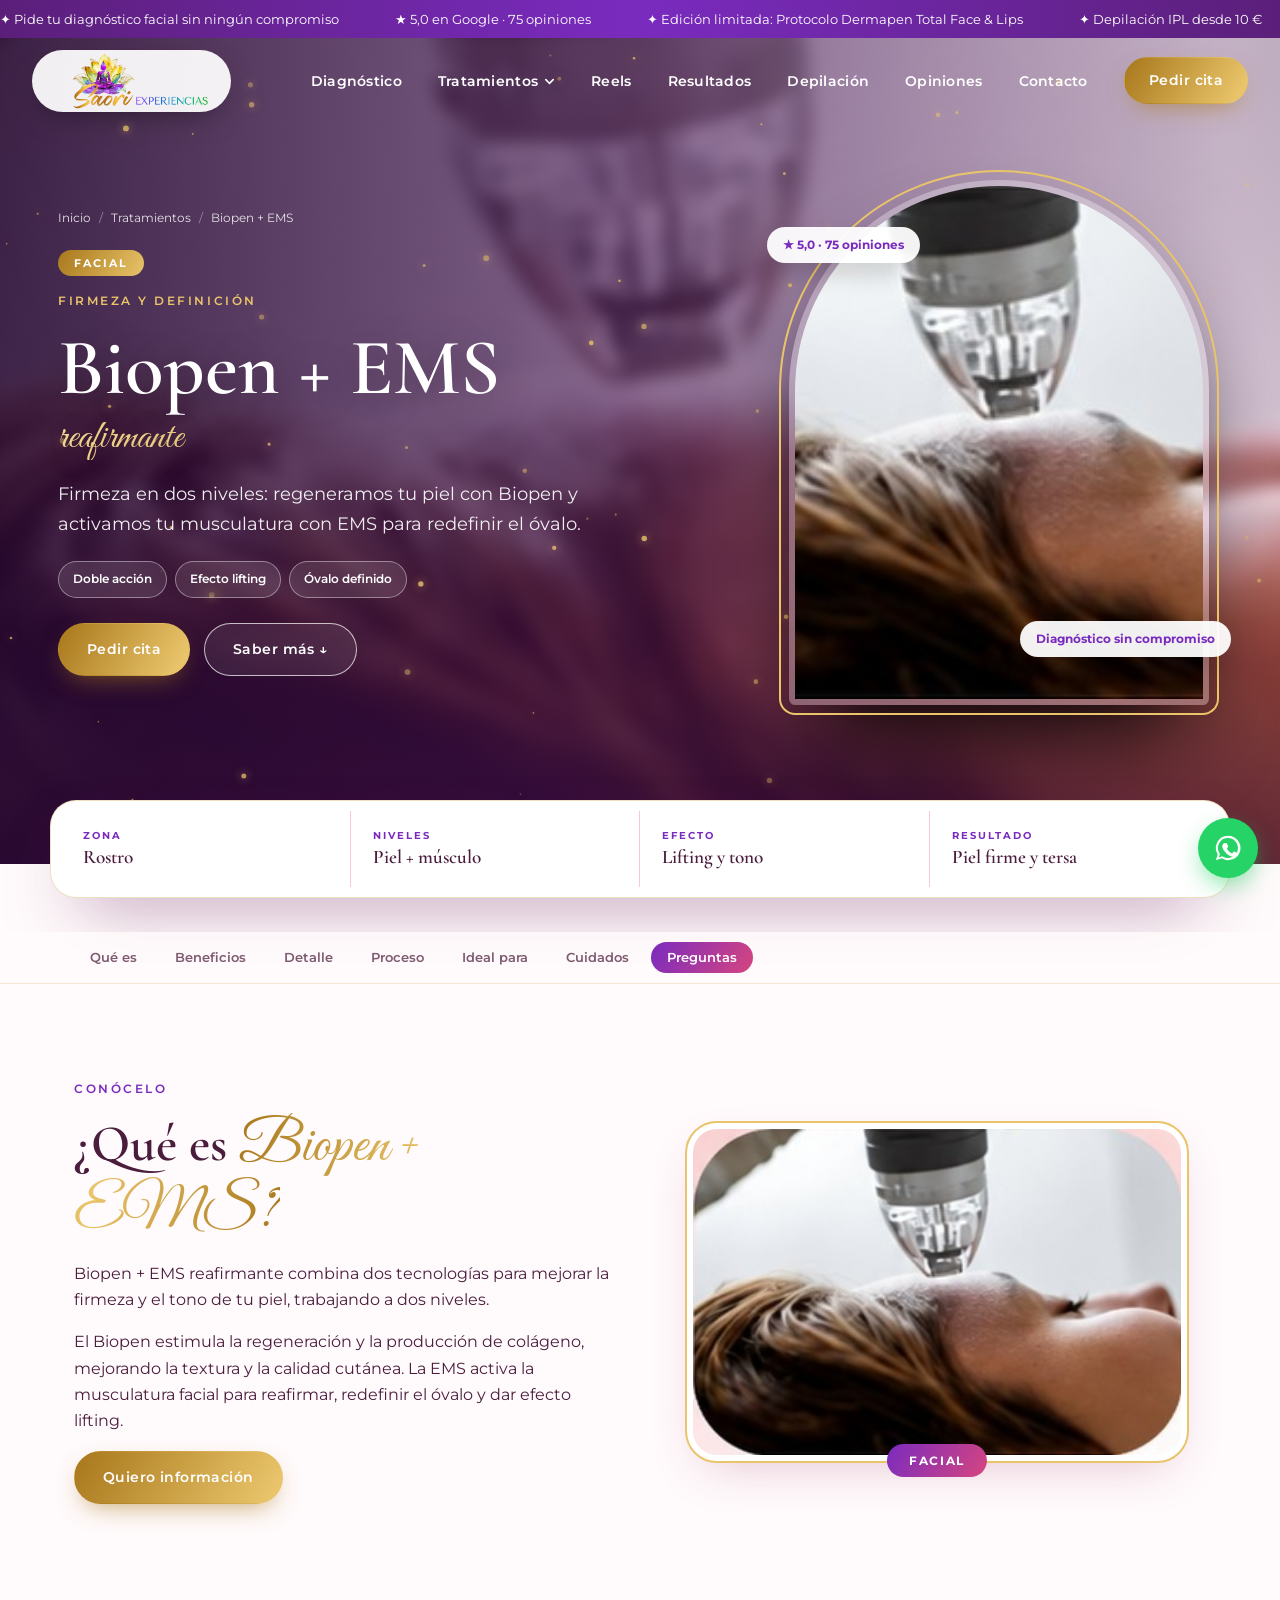
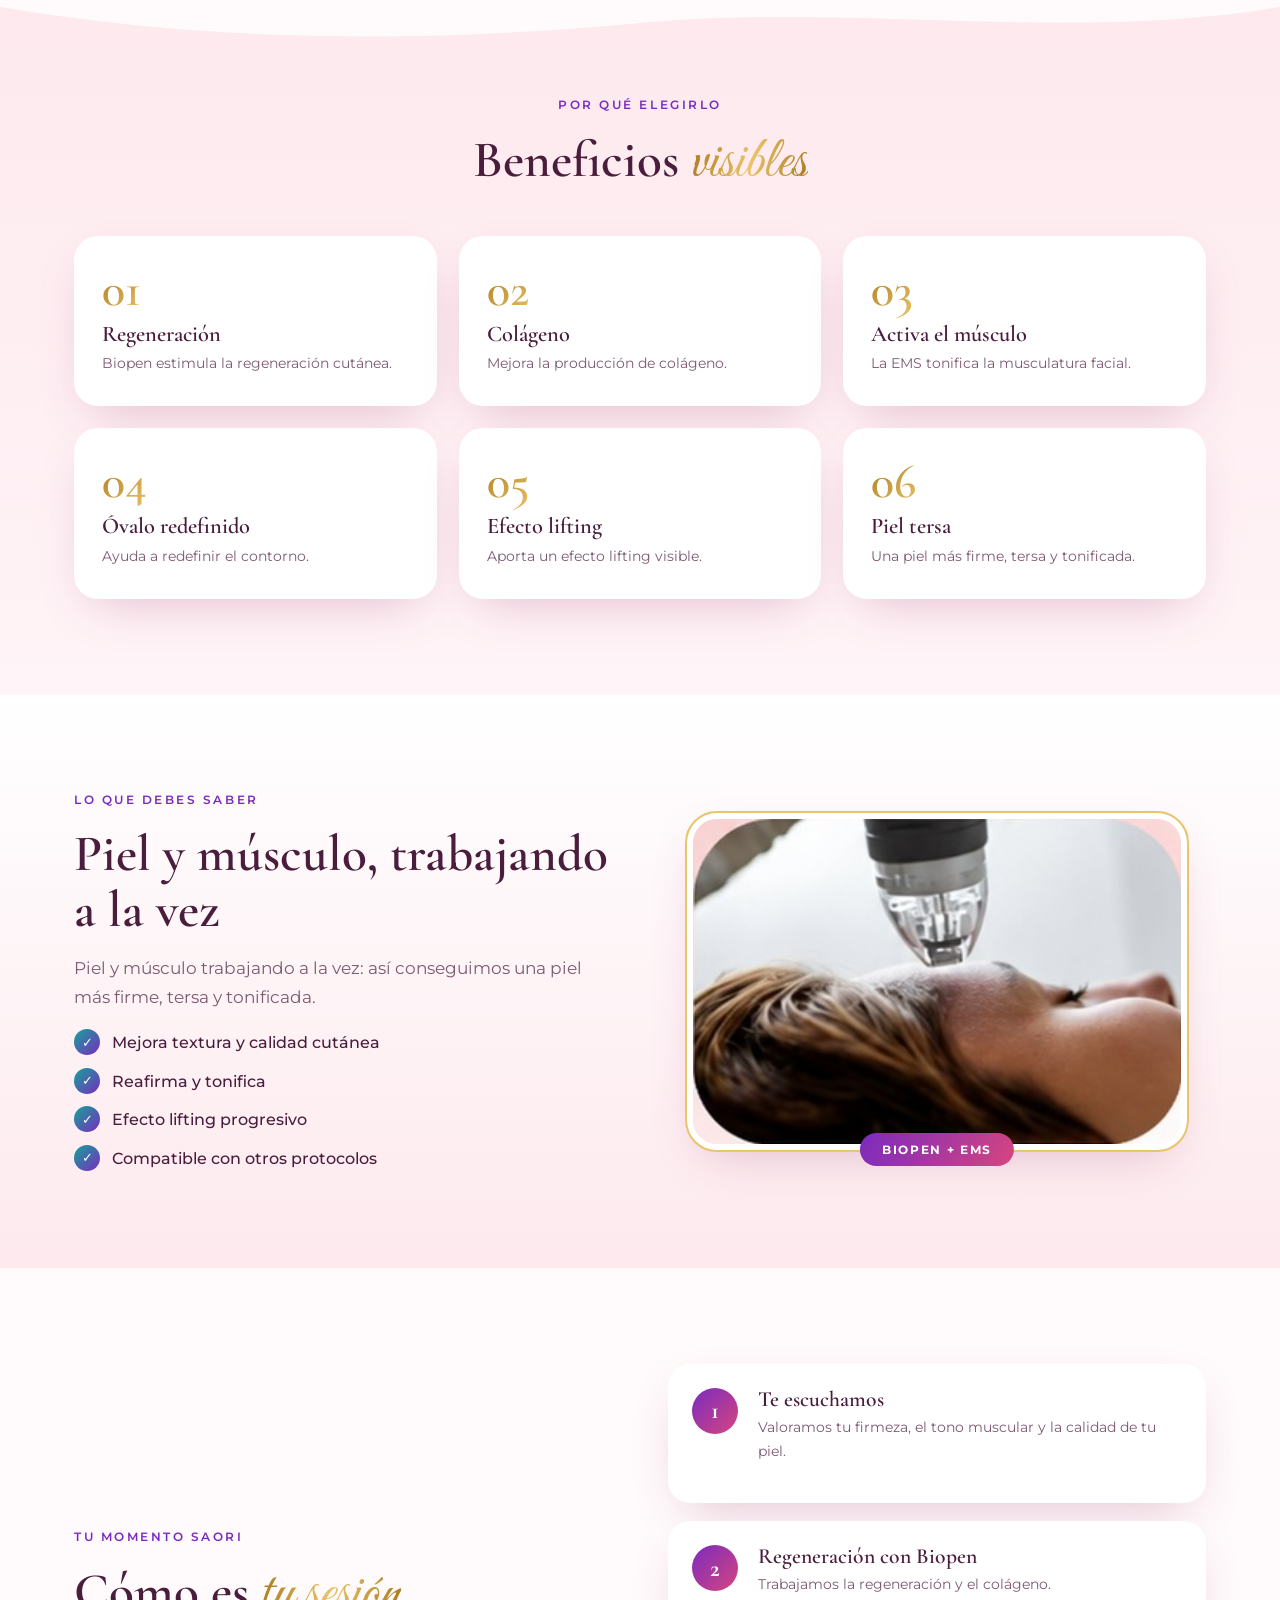
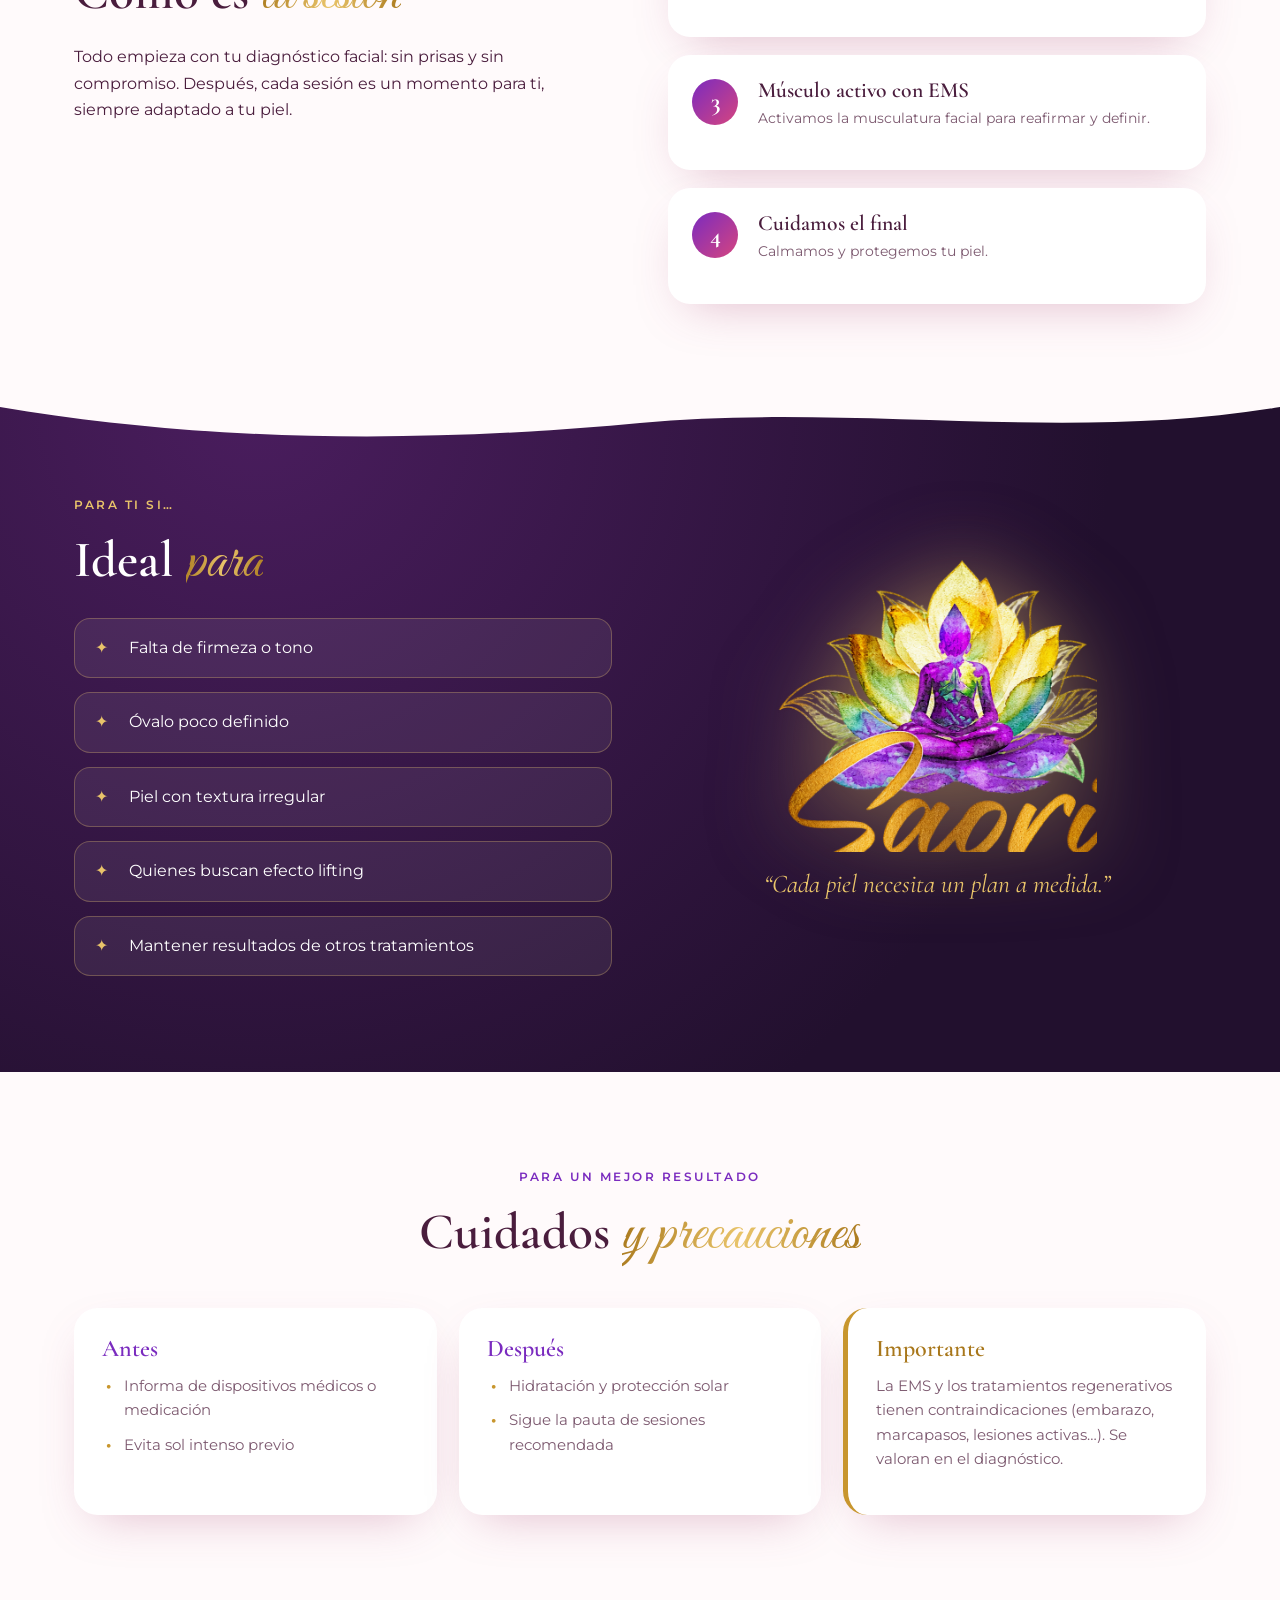
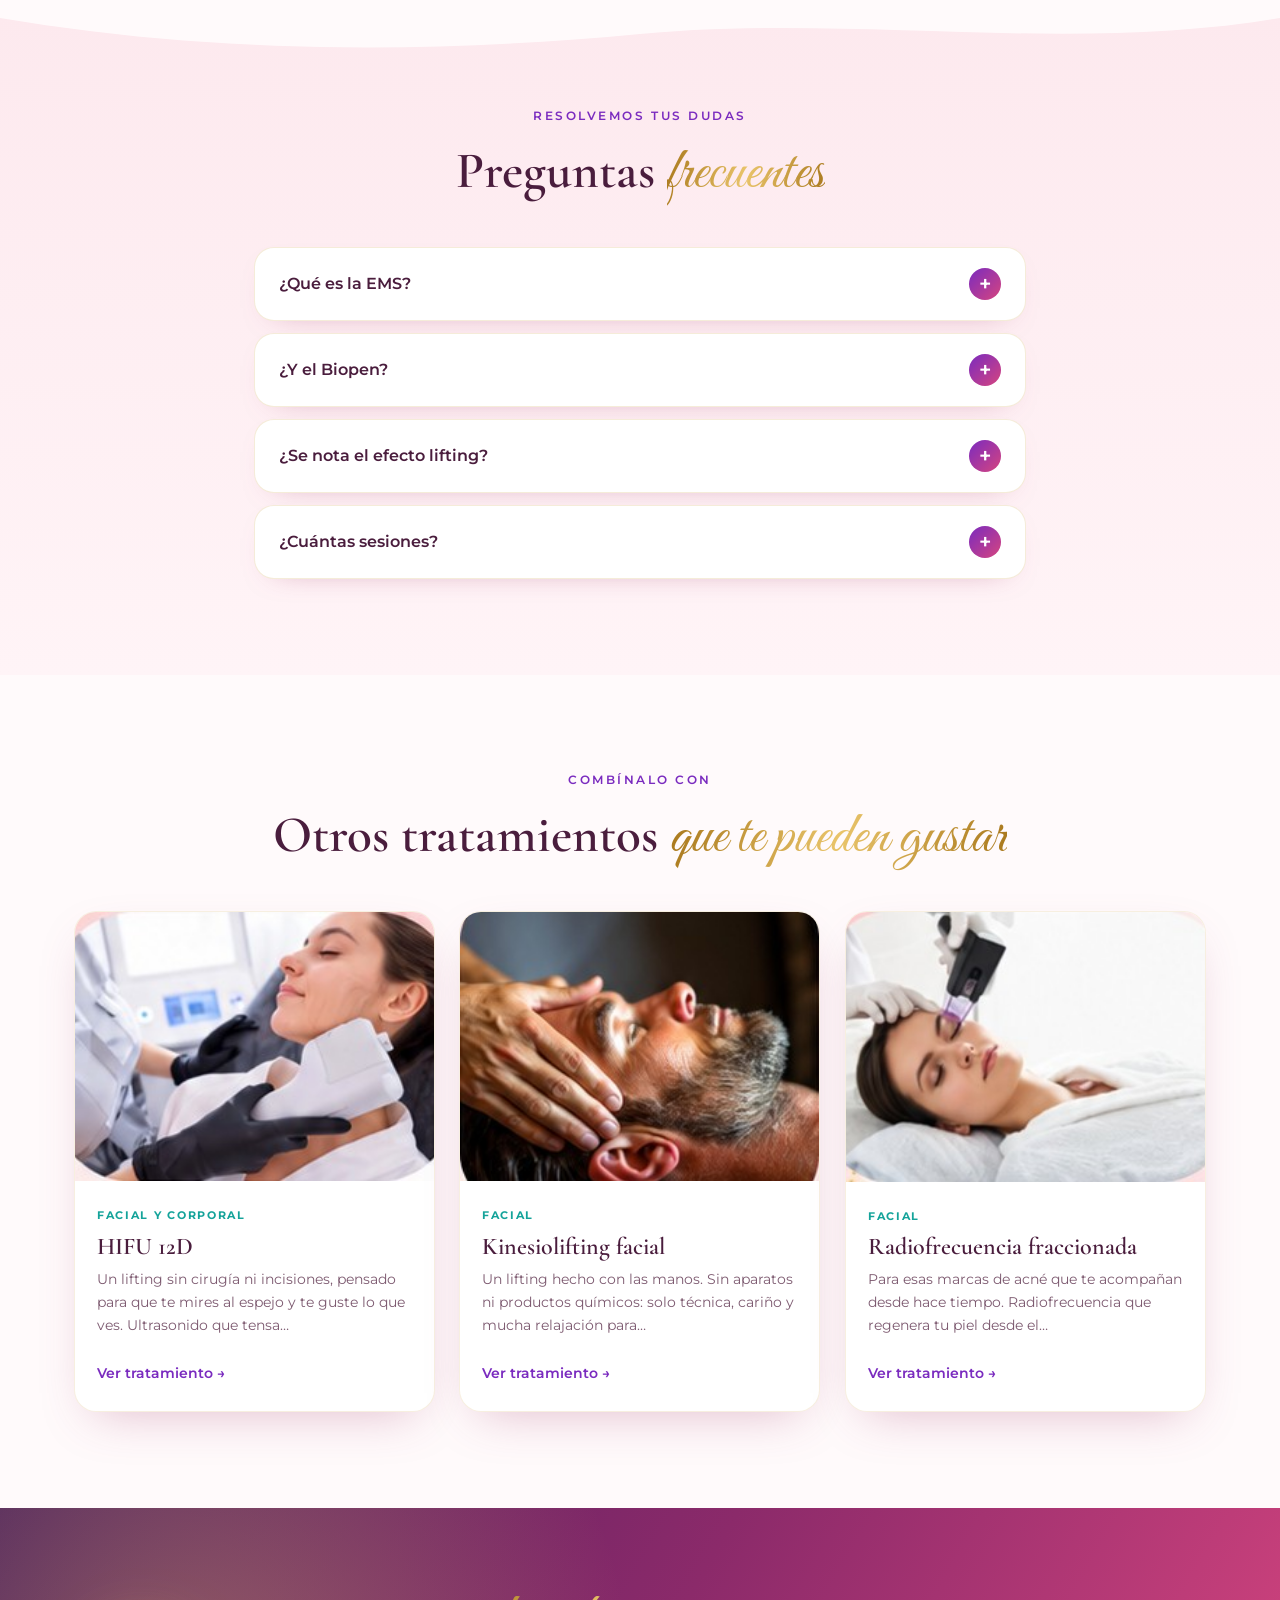
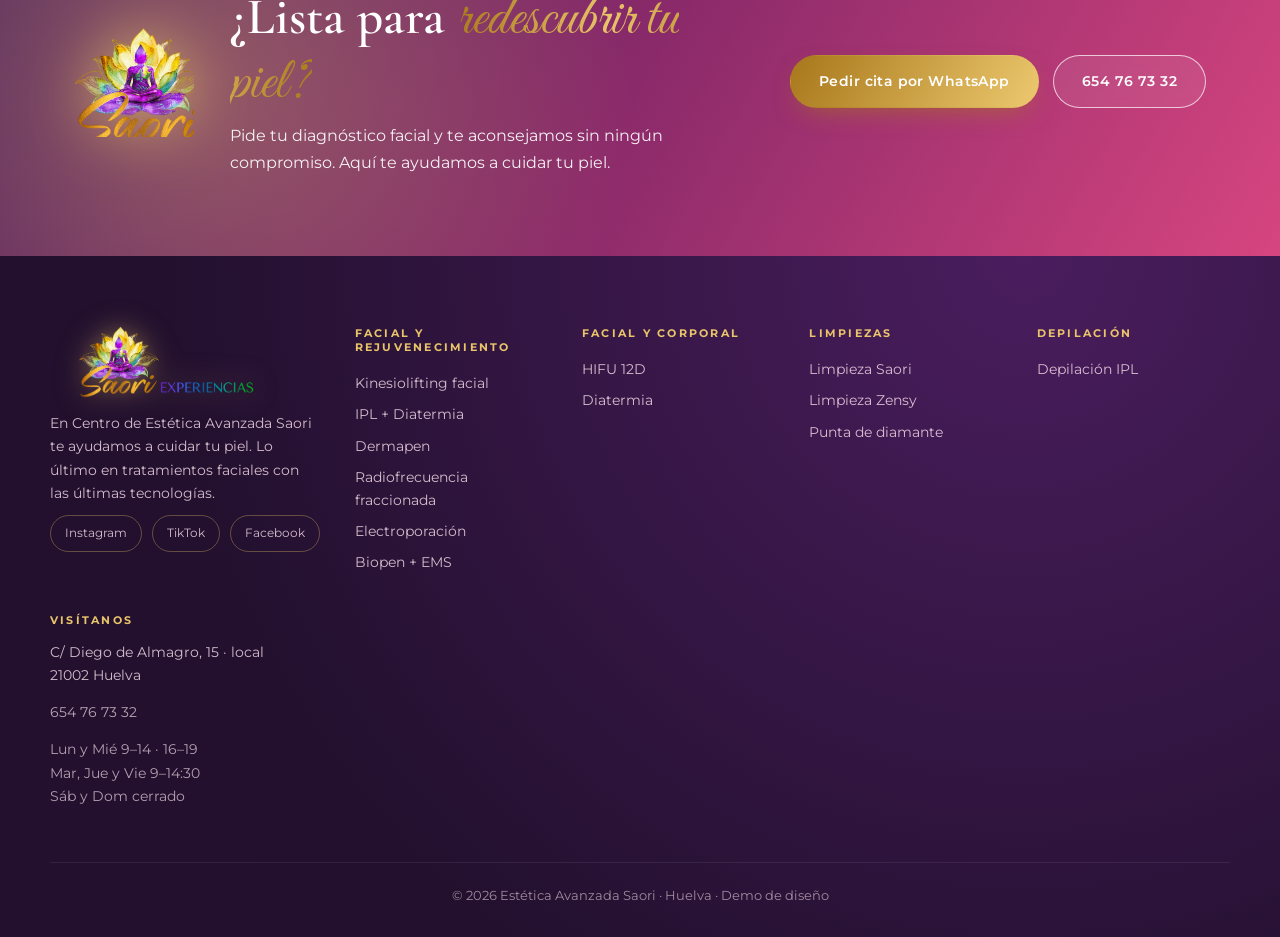
==== biopen-ems.html @ 155a2c00 "Presentación animada de entrada y tarjetas de redes realistas Co-Authored-By: Claude Sonnet 5.5 <nor" ====
<!doctype html>
<html lang="es">
<head>
<meta charset="utf-8">
<meta name="viewport" content="width=device-width, initial-scale=1">
<title>Biopen + EMS en Huelva · Estética Avanzada Saori</title>
<meta name="description" content="Firmeza en dos niveles: regeneramos tu piel con Biopen y activamos tu musculatura con EMS para redefinir el óvalo.">
<link rel="icon" href="assets/lotus.png">
<link rel="preconnect" href="https://fonts.googleapis.com">
<link rel="preconnect" href="https://fonts.gstatic.com" crossorigin>
<link href="https://fonts.googleapis.com/css2?family=Cormorant+Garamond:ital,wght@0,500;0,600;0,700;1,500&family=Great+Vibes&family=Montserrat:wght@400;500;600;700&display=swap" rel="stylesheet">
<link rel="stylesheet" href="styles.css">
<link rel="stylesheet" href="site.css">
<link rel="stylesheet" href="extra.css">
</head>
<body class="page-service">
<div class="progress" id="progress"></div>
<div class="site-top is-dark" id="siteTop">
  <div class="topbar" aria-label="Información destacada"><div class="ticker"><div class="ticker-track"><span>✦ Pide tu diagnóstico facial sin ningún compromiso</span><span>★ 5,0 en Google · 75 opiniones</span><span>✦ Edición limitada: Protocolo Dermapen Total Face &amp; Lips</span><span>✦ Depilación IPL desde 10 €</span><span>✦ C/ Diego de Almagro 15, local · Huelva</span><span>✦ HIFU 12D · Diatermia · Radiofrecuencia fraccionada</span><span>☎ 654 76 73 32</span><span>✦ Pide tu diagnóstico facial sin ningún compromiso</span><span>★ 5,0 en Google · 75 opiniones</span><span>✦ Edición limitada: Protocolo Dermapen Total Face &amp; Lips</span><span>✦ Depilación IPL desde 10 €</span><span>✦ C/ Diego de Almagro 15, local · Huelva</span><span>✦ HIFU 12D · Diatermia · Radiofrecuencia fraccionada</span><span>☎ 654 76 73 32</span></div></div></div>
  <header class="hdr" id="hdr"><div class="hdr-in">
    <a href="index.html" class="brand" aria-label="Inicio"><img src="assets/logo.png" alt="Saori Experiencias"></a>
    <nav class="dnav" aria-label="Principal">
      <a href="index.html#diagnostico">Diagnóstico</a>
      <div class="has-mega" id="hasMega">
        <button class="mega-btn" aria-expanded="false" aria-haspopup="true">Tratamientos <svg width="11" height="11" viewBox="0 0 12 12"><path d="M2 4l4 4 4-4" fill="none" stroke="currentColor" stroke-width="1.8" stroke-linecap="round"/></svg></button>
        <div class="mega" role="menu"><div class="mega-in">
      <div class="mcols"><div class="mcol"><h4>Facial y rejuvenecimiento</h4><a class="mlink" style="--d:1" href="kinesiolifting-facial.html"><img src="assets/kinesio.jpg" alt="" loading="lazy"><span><b>Kinesiolifting facial</b><small>lifting manual</small></span></a><a class="mlink" style="--d:2" href="ipl-diatermia.html"><img src="assets/ipl.jpg" alt="" loading="lazy"><span><b>IPL + Diatermia</b><small>rejuvenecimiento integral</small></span></a><a class="mlink" style="--d:3" href="dermapen.html"><img src="assets/dermapen.jpg" alt="" loading="lazy"><span><b>Dermapen</b><small>microneedling</small></span></a><a class="mlink" style="--d:4" href="radiofrecuencia-fraccionada.html"><img src="assets/radiofrecuencia.jpg" alt="" loading="lazy"><span><b>Radiofrecuencia fraccionada</b><small>marcas y cicatrices</small></span></a><a class="mlink" style="--d:5" href="electroporacion.html"><img src="assets/electroporacion.jpg" alt="" loading="lazy"><span><b>Electroporación</b><small>sin agujas</small></span></a><a class="mlink" style="--d:6" href="biopen-ems.html"><img src="assets/biopen.jpg" alt="" loading="lazy"><span><b>Biopen + EMS</b><small>reafirmante</small></span></a></div><div class="mcol"><h4>Facial y corporal</h4><a class="mlink" style="--d:7" href="hifu-12d.html"><img src="assets/hifu.jpg" alt="" loading="lazy"><span><b>HIFU 12D</b><small>Facial y corporal</small></span></a><a class="mlink" style="--d:8" href="diatermia.html"><img src="assets/diatermia.jpg" alt="" loading="lazy"><span><b>Diatermia</b><small>Facial y corporal</small></span></a></div><div class="mcol"><h4>Limpiezas</h4><a class="mlink" style="--d:9" href="limpieza-saori.html"><img src="assets/limpieza-saori.jpg" alt="" loading="lazy"><span><b>Limpieza Saori</b><small>el despertar de la piel</small></span></a><a class="mlink" style="--d:10" href="limpieza-zensy.html"><img src="assets/limpieza-zensy.jpg" alt="" loading="lazy"><span><b>Limpieza Zensy</b><small>ultrasonidos</small></span></a><a class="mlink" style="--d:11" href="punta-de-diamante.html"><img src="assets/punta-diamante.jpg" alt="" loading="lazy"><span><b>Punta de diamante</b><small>piel nueva al instante</small></span></a></div><div class="mcol"><h4>Depilación</h4><a class="mlink" style="--d:12" href="depilacion-ipl.html"><img src="assets/depilacion.jpg" alt="" loading="lazy"><span><b>Depilación IPL</b><small>fotodepilación profesional</small></span></a></div></div>
      <a class="mfeat" href="https://wa.me/34654767332?text=Hola%2C%20quiero%20pedir%20mi%20diagn%C3%B3stico%20facial" target="_blank" rel="noopener">
        <img src="assets/emblema.jpg" alt="">
        <div><em>Todo empieza aquí</em><b>Diagnóstico facial</b><span>Sin ningún compromiso. Te aconsejamos el plan exacto para tu piel.</span><i>Reservar ahora →</i></div>
      </a></div></div>
      </div>
      <a href="index.html#reels">Reels</a>
      <a href="index.html#resultados">Resultados</a>
      <a href="depilacion-ipl.html">Depilación</a>
      <a href="index.html#opiniones">Opiniones</a>
      <a href="index.html#visitanos">Contacto</a>
    </nav>
    <a class="btn btn-gold hdr-cta" href="https://wa.me/34654767332?text=Hola%2C%20quiero%20pedir%20mi%20diagn%C3%B3stico%20facial" target="_blank" rel="noopener"><span>Pedir cita</span></a>
    <button class="burger" id="burger" aria-label="Abrir menú" aria-expanded="false"><span></span><span></span><span></span></button>
  </div></header>
</div>
<div class="mnav" id="mnav" aria-hidden="true">
  <div class="mnav-in">
    <a href="index.html#diagnostico" style="--i:1">Diagnóstico</a>
    <button class="m-acc" id="mAcc" style="--i:2" aria-expanded="false">Tratamientos <i>+</i></button>
    <div class="m-panel" id="mPanel"><div><p class="m-sub">Facial y rejuvenecimiento</p><a href="kinesiolifting-facial.html">Kinesiolifting facial</a><a href="ipl-diatermia.html">IPL + Diatermia</a><a href="dermapen.html">Dermapen</a><a href="radiofrecuencia-fraccionada.html">Radiofrecuencia fraccionada</a><a href="electroporacion.html">Electroporación</a><a href="biopen-ems.html">Biopen + EMS</a><p class="m-sub">Facial y corporal</p><a href="hifu-12d.html">HIFU 12D</a><a href="diatermia.html">Diatermia</a><p class="m-sub">Limpiezas</p><a href="limpieza-saori.html">Limpieza Saori</a><a href="limpieza-zensy.html">Limpieza Zensy</a><a href="punta-de-diamante.html">Punta de diamante</a><p class="m-sub">Depilación</p><a href="depilacion-ipl.html">Depilación IPL</a></div></div>
    <a href="index.html#reels" style="--i:3">Reels</a>
    <a href="index.html#resultados" style="--i:3">Resultados</a>
    <a href="depilacion-ipl.html" style="--i:4">Depilación</a>
    <a href="index.html#opiniones" style="--i:5">Opiniones</a>
    <a href="index.html#visitanos" style="--i:6">Contacto</a>
    <a class="btn btn-gold m-cta" href="https://wa.me/34654767332?text=Hola%2C%20quiero%20pedir%20mi%20diagn%C3%B3stico%20facial" target="_blank" rel="noopener" style="--i:7">Pedir mi diagnóstico</a>
    <p class="m-contact" style="--i:8">☎ 654 76 73 32 · C/ Diego de Almagro 15, Huelva</p>
  </div>
</div>
<main>
<section class="shero">
  <div class="shero-bg" style="background-image:url(assets/biopen.jpg)"></div>
  <div class="shero-ov"></div>
  <canvas id="sparkles" aria-hidden="true"></canvas>
  <div class="shero-in">
    <div class="shero-text">
      <nav class="crumbs" aria-label="Migas"><a href="index.html">Inicio</a><i>/</i><a href="index.html#tratamientos">Tratamientos</a><i>/</i><span>Biopen + EMS</span></nav>
      <span class="pill">Facial</span>
      <p class="eyebrow gold">Firmeza y definición</p>
      <h1>Biopen + EMS<span class="script">reafirmante</span></h1>
      <p class="lead">Firmeza en dos niveles: regeneramos tu piel con Biopen y activamos tu musculatura con EMS para redefinir el óvalo.</p>
      <div class="schips"><span>Doble acción</span><span>Efecto lifting</span><span>Óvalo definido</span></div>
      <div class="hero-actions"><a class="btn btn-gold" href="https://wa.me/34654767332?text=Hola%2C%20me%20interesa%20Biopen%20%2B%20EMS.%20%C2%BFMe%20pod%C3%A9is%20dar%20informaci%C3%B3n%20y%20cita%3F" target="_blank" rel="noopener">Pedir cita</a><a class="btn btn-light" href="#que-es">Saber más ↓</a></div>
    </div>
    <div class="shero-photo"><div class="arch"><img src="assets/biopen.jpg" alt="Biopen + EMS"></div>
      <span class="float f1">★ 5,0 · 75 opiniones</span><span class="float f2">Diagnóstico sin compromiso</span></div>
  </div>
</section>
<div class="factbar"><div class="wrap facts"><div class="fact"><small>Zona</small><b>Rostro</b></div><div class="fact"><small>Niveles</small><b>Piel + músculo</b></div><div class="fact"><small>Efecto</small><b>Lifting y tono</b></div><div class="fact"><small>Resultado</small><b>Piel firme y tersa</b></div></div></div>
<nav class="subnav" id="subnav" aria-label="En esta página"><div class="wrap">
  <a href="#que-es">Qué es</a><a href="#beneficios">Beneficios</a><a href="#especial">Detalle</a><a href="#proceso">Proceso</a><a href="#ideal">Ideal para</a><a href="#cuidados">Cuidados</a><a href="#faq">Preguntas</a>
</div></nav>

<section class="sec" id="que-es"><div class="wrap two">
  <div class="reveal"><p class="eyebrow">Conócelo</p><h2>¿Qué es <span class="script">Biopen + EMS?</span></h2><p>Biopen + EMS reafirmante combina dos tecnologías para mejorar la firmeza y el tono de tu piel, trabajando a dos niveles.</p><p>El Biopen estimula la regeneración y la producción de colágeno, mejorando la textura y la calidad cutánea. La EMS activa la musculatura facial para reafirmar, redefinir el óvalo y dar efecto lifting.</p>
    <a class="btn btn-gold" href="https://wa.me/34654767332?text=Hola%2C%20me%20interesa%20Biopen%20%2B%20EMS.%20%C2%BFMe%20pod%C3%A9is%20dar%20informaci%C3%B3n%20y%20cita%3F" target="_blank" rel="noopener">Quiero información</a></div>
  <div class="reveal photo-card tall"><img src="assets/biopen.jpg" alt="Biopen + EMS"><span class="photo-tag">Facial</span></div>
</div></section>

<section class="sec tint" id="beneficios"><div class="wrap">
  <div class="head reveal"><p class="eyebrow">Por qué elegirlo</p><h2>Beneficios <span class="script">visibles</span></h2></div>
  <div class="bens"><div class="ben reveal"><span class="ben-n">01</span><h3>Regeneración</h3><p>Biopen estimula la regeneración cutánea.</p></div><div class="ben reveal"><span class="ben-n">02</span><h3>Colágeno</h3><p>Mejora la producción de colágeno.</p></div><div class="ben reveal"><span class="ben-n">03</span><h3>Activa el músculo</h3><p>La EMS tonifica la musculatura facial.</p></div><div class="ben reveal"><span class="ben-n">04</span><h3>Óvalo redefinido</h3><p>Ayuda a redefinir el contorno.</p></div><div class="ben reveal"><span class="ben-n">05</span><h3>Efecto lifting</h3><p>Aporta un efecto lifting visible.</p></div><div class="ben reveal"><span class="ben-n">06</span><h3>Piel tersa</h3><p>Una piel más firme, tersa y tonificada.</p></div></div>
</div></section>

<section class="sec alt" id="especial"><div class="wrap two">
      <div class="reveal"><p class="eyebrow">Lo que debes saber</p><h2>Piel y músculo, trabajando a la vez</h2><p class="lead2">Piel y músculo trabajando a la vez: así conseguimos una piel más firme, tersa y tonificada.</p><ul class="checks"><li>Mejora textura y calidad cutánea</li><li>Reafirma y tonifica</li><li>Efecto lifting progresivo</li><li>Compatible con otros protocolos</li></ul></div>
      <div class="reveal photo-card"><img src="assets/biopen.jpg" alt="Biopen + EMS"><span class="photo-tag">Biopen + EMS</span></div>
    </div></section>

<section class="sec" id="proceso"><div class="wrap two">
  <div class="reveal"><p class="eyebrow">Tu momento Saori</p><h2>Cómo es <span class="script">tu sesión</span></h2>
    <p>Todo empieza con tu diagnóstico facial: sin prisas y sin compromiso. Después, cada sesión es un momento para ti, siempre adaptado a tu piel.</p></div>
  <ol class="steps"><li class="reveal"><span>1</span><div><h3>Te escuchamos</h3><p>Valoramos tu firmeza, el tono muscular y la calidad de tu piel.</p></div></li><li class="reveal"><span>2</span><div><h3>Regeneración con Biopen</h3><p>Trabajamos la regeneración y el colágeno.</p></div></li><li class="reveal"><span>3</span><div><h3>Músculo activo con EMS</h3><p>Activamos la musculatura facial para reafirmar y definir.</p></div></li><li class="reveal"><span>4</span><div><h3>Cuidamos el final</h3><p>Calmamos y protegemos tu piel.</p></div></li></ol>
</div></section>

<section class="sec dark" id="ideal"><div class="wrap two">
  <div class="reveal"><p class="eyebrow gold">Para ti si…</p><h2>Ideal <span class="script">para</span></h2><ul class="ideal"><li>Falta de firmeza o tono</li><li>Óvalo poco definido</li><li>Piel con textura irregular</li><li>Quienes buscan efecto lifting</li><li>Mantener resultados de otros tratamientos</li></ul></div>
  <div class="reveal ideal-img"><img src="assets/lotus.png" alt=""><p>“Cada piel necesita un plan a medida.”</p></div>
</div></section>

<section class="sec" id="cuidados"><div class="wrap">
  <div class="head reveal"><p class="eyebrow">Para un mejor resultado</p><h2>Cuidados <span class="script">y precauciones</span></h2></div>
  <div class="care3">
    <div class="care reveal"><h3>Antes</h3><ul><li>Informa de dispositivos médicos o medicación</li><li>Evita sol intenso previo</li></ul></div>
    <div class="care reveal"><h3>Después</h3><ul><li>Hidratación y protección solar</li><li>Sigue la pauta de sesiones recomendada</li></ul></div>
    <div class="care warn reveal"><h3>Importante</h3><p>La EMS y los tratamientos regenerativos tienen contraindicaciones (embarazo, marcapasos, lesiones activas…). Se valoran en el diagnóstico.</p></div>
  </div>
</div></section>



<section class="sec tint" id="faq"><div class="wrap narrow">
  <div class="head reveal"><p class="eyebrow">Resolvemos tus dudas</p><h2>Preguntas <span class="script">frecuentes</span></h2></div>
  <div class="faqs"><div class="faq reveal"><button class="faq-q" aria-expanded="false"><span>¿Qué es la EMS?</span><i>+</i></button><div class="faq-a"><div><p>Estimulación muscular que activa la musculatura facial para reafirmar y definir.</p></div></div></div><div class="faq reveal"><button class="faq-q" aria-expanded="false"><span>¿Y el Biopen?</span><i>+</i></button><div class="faq-a"><div><p>Un dispositivo que estimula regeneración y colágeno, mejorando la textura de la piel.</p></div></div></div><div class="faq reveal"><button class="faq-q" aria-expanded="false"><span>¿Se nota el efecto lifting?</span><i>+</i></button><div class="faq-a"><div><p>Aporta un efecto lifting progresivo; la constancia consolida los resultados.</p></div></div></div><div class="faq reveal"><button class="faq-q" aria-expanded="false"><span>¿Cuántas sesiones?</span><i>+</i></button><div class="faq-a"><div><p>Lo definimos contigo en el diagnóstico.</p></div></div></div></div>
</div></section>

<section class="sec"><div class="wrap">
  <div class="head reveal"><p class="eyebrow">Combínalo con</p><h2>Otros tratamientos <span class="script">que te pueden gustar</span></h2></div>
  <div class="grid"><a class="card tilt" href="hifu-12d.html"><img src="assets/hifu.jpg" alt="HIFU 12D" loading="lazy"><div class="card-b"><span class="tag">Facial y corporal</span><h3>HIFU 12D</h3><p>Un lifting sin cirugía ni incisiones, pensado para que te mires al espejo y te guste lo que ves. Ultrasonido que tensa…</p><span class="more">Ver tratamiento →</span></div></a><a class="card tilt" href="kinesiolifting-facial.html"><img src="assets/kinesio.jpg" alt="Kinesiolifting facial" loading="lazy"><div class="card-b"><span class="tag">Facial</span><h3>Kinesiolifting facial</h3><p>Un lifting hecho con las manos. Sin aparatos ni productos químicos: solo técnica, cariño y mucha relajación para…</p><span class="more">Ver tratamiento →</span></div></a><a class="card tilt" href="radiofrecuencia-fraccionada.html"><img src="assets/radiofrecuencia.jpg" alt="Radiofrecuencia fraccionada" loading="lazy"><div class="card-b"><span class="tag">Facial</span><h3>Radiofrecuencia fraccionada</h3><p>Para esas marcas de acné que te acompañan desde hace tiempo. Radiofrecuencia que regenera tu piel desde el…</p><span class="more">Ver tratamiento →</span></div></a></div>
</div></section>

<section class="cta"><div class="wrap cta-in reveal">
  <img src="assets/lotus.png" alt="">
  <div><h2>¿Lista para <span class="script">redescubrir tu piel?</span></h2><p>Pide tu diagnóstico facial y te aconsejamos sin ningún compromiso. Aquí te ayudamos a cuidar tu piel.</p></div>
  <div class="hero-actions"><a class="btn btn-gold" href="https://wa.me/34654767332?text=Hola%2C%20me%20interesa%20Biopen%20%2B%20EMS.%20%C2%BFMe%20pod%C3%A9is%20dar%20informaci%C3%B3n%20y%20cita%3F" target="_blank" rel="noopener">Pedir cita por WhatsApp</a><a class="btn btn-light" href="tel:+34654767332">654 76 73 32</a></div>
</div></section>
</main>
<footer class="footer">
  <div class="foot-in">
    <div class="foot-brand"><img src="assets/logo.png" alt="Saori Experiencias">
      <p>En Centro de Estética Avanzada Saori te ayudamos a cuidar tu piel. Lo último en tratamientos faciales con las últimas tecnologías.</p>
      <div class="foot-soc"><a href="https://www.instagram.com/esteticasaori/" target="_blank" rel="noopener">Instagram</a><a href="https://www.tiktok.com/@esteticarocioguti" target="_blank" rel="noopener">TikTok</a><a href="https://www.facebook.com/esteticasaorihuelva" target="_blank" rel="noopener">Facebook</a></div></div>
    <div><h4>Facial y rejuvenecimiento</h4><a href="kinesiolifting-facial.html">Kinesiolifting facial</a><a href="ipl-diatermia.html">IPL + Diatermia</a><a href="dermapen.html">Dermapen</a><a href="radiofrecuencia-fraccionada.html">Radiofrecuencia fraccionada</a><a href="electroporacion.html">Electroporación</a><a href="biopen-ems.html">Biopen + EMS</a></div><div><h4>Facial y corporal</h4><a href="hifu-12d.html">HIFU 12D</a><a href="diatermia.html">Diatermia</a></div><div><h4>Limpiezas</h4><a href="limpieza-saori.html">Limpieza Saori</a><a href="limpieza-zensy.html">Limpieza Zensy</a><a href="punta-de-diamante.html">Punta de diamante</a></div><div><h4>Depilación</h4><a href="depilacion-ipl.html">Depilación IPL</a></div>
    <div><h4>Visítanos</h4><p>C/ Diego de Almagro, 15 · local<br>21002 Huelva</p><p><a href="tel:+34654767332">654 76 73 32</a></p>
      <p class="foot-h">Lun y Mié 9–14 · 16–19<br>Mar, Jue y Vie 9–14:30<br>Sáb y Dom cerrado</p></div>
  </div>
  <small>© <span id="yr"></span> Estética Avanzada Saori · Huelva · Demo de diseño</small>
</footer>
<a class="wa-float" href="https://wa.me/34654767332?text=Hola%2C%20quiero%20pedir%20mi%20diagn%C3%B3stico%20facial" target="_blank" rel="noopener" aria-label="WhatsApp">
  <svg viewBox="0 0 32 32" width="30" height="30" fill="#fff"><path d="M16 3a13 13 0 0 0-11 19.8L3 29l6.4-2A13 13 0 1 0 16 3zm0 2.4a10.6 10.6 0 1 1-5.6 19.6l-.4-.2-3.8 1.2 1.2-3.7-.3-.4A10.6 10.6 0 0 1 16 5.4zm-3.7 5.2c-.3 0-.7.1-1 .5-.4.4-1.4 1.4-1.4 3.3s1.4 3.8 1.6 4.1c.2.3 2.8 4.4 6.9 6 3.4 1.3 4.1 1 4.8.9.8-.1 2.4-1 2.7-2 .3-.9.3-1.7.2-1.9-.1-.2-.4-.3-.8-.5l-2.5-1.2c-.3-.1-.6-.2-.8.2-.3.4-1 1.2-1.2 1.4-.2.2-.4.3-.8.1-.4-.2-1.6-.6-3-1.9-1.1-1-1.9-2.3-2.1-2.7-.2-.4 0-.6.2-.8l.6-.7c.2-.2.2-.4.4-.6.1-.2.1-.5 0-.7l-1.1-2.7c-.3-.7-.6-.6-.8-.6z"/></svg>
</a>
<script src="app.js"></script>
</body></html>
---- styles.css ----
:root{
  --rose:#fde9ee; --rose2:#f9c9d6; --rose3:#f2a3bb; --pink:#d6457f;
  --gold:#c8962e; --gold2:#e9c46a; --gold3:#a8771b;
  --violet:#7a2bbf; --teal:#14a39a;
  --ink:#4a1d3d; --muted:#7d5a70; --bg:#fffafb; --white:#fff;
  --r:22px; --shadow:0 18px 50px -20px rgba(160,60,110,.35);
}
*{box-sizing:border-box;margin:0;padding:0}
html{scroll-behavior:smooth}
body{font-family:'Montserrat',sans-serif;color:var(--ink);background:var(--bg);line-height:1.65;overflow-x:hidden}
img{max-width:100%;display:block}
a{color:inherit;text-decoration:none}
h1,h2,h3{font-family:'Cormorant Garamond',serif;line-height:1.1;font-weight:600}
h1{font-size:clamp(2.6rem,6vw,4.8rem)}
h2{font-size:clamp(2rem,4.2vw,3.2rem);margin-bottom:1rem}
h3{font-size:1.5rem}
.script{font-family:'Great Vibes',cursive;font-weight:400;font-size:1.15em;background:linear-gradient(100deg,var(--gold3),var(--gold2),var(--gold3));-webkit-background-clip:text;background-clip:text;color:transparent}
.eyebrow{text-transform:uppercase;letter-spacing:.22em;font-size:.72rem;font-weight:600;color:var(--violet);margin-bottom:.9rem}
.eyebrow.gold{color:var(--gold2)}
.wrap{max-width:1180px;margin:auto;padding:0 24px}
.two{display:grid;grid-template-columns:1fr 1fr;gap:56px;align-items:center}
.section{padding:100px 0;position:relative}
.tint{background:linear-gradient(180deg,var(--rose),#fff4f7)}
.dark{background:radial-gradient(circle at 20% 0,#4a1d5e,#22102e 70%);color:#fff}
.dark h2{color:#fff}
.muted{color:var(--muted)}.dark .muted{color:#d9c3e6}
.head{text-align:center;margin-bottom:40px}
.fine{font-size:.78rem;color:var(--muted);margin-top:1rem}

/* topbar */
.topbar{background:linear-gradient(90deg,#5b1f7a,var(--violet),#5b1f7a);color:#fff;font-size:.8rem;overflow:hidden;white-space:nowrap}
.ticker-track{display:inline-flex;gap:56px;padding:9px 0;animation:tick 55s linear infinite}
.ticker:hover .ticker-track{animation-play-state:paused}
@keyframes tick{to{transform:translateX(-50%)}}

/* buttons */
.btn{display:inline-block;padding:14px 28px;border-radius:999px;font-weight:600;font-size:.88rem;letter-spacing:.03em;transition:transform .25s,box-shadow .25s,background .25s;border:1.5px solid transparent;cursor:pointer}
.btn-gold{background:linear-gradient(120deg,var(--gold3),var(--gold2) 50%,var(--gold));color:#fff;box-shadow:0 10px 26px -10px rgba(168,119,27,.7);background-size:200% 100%}
.btn-gold:hover{transform:translateY(-3px);background-position:100% 0;box-shadow:0 16px 30px -10px rgba(168,119,27,.8)}
.btn-ghost{border-color:var(--violet);color:var(--violet)}
.btn-ghost:hover{background:var(--violet);color:#fff;transform:translateY(-3px)}

/* hero */
.hero{position:relative;overflow:hidden;min-height:calc(100vh - 100px);display:flex;align-items:center;background:linear-gradient(135deg,#fff3f6,#fde0ea 55%,#f8d2e2)}
#sparkles{position:absolute;inset:0;width:100%;height:100%;pointer-events:none}
.blob{position:absolute;border-radius:50%;filter:blur(60px);opacity:.55;animation:float 14s ease-in-out infinite}
.b1{width:420px;height:420px;background:#f6a8c3;top:-100px;left:-80px}
.b2{width:360px;height:360px;background:#d9b8f5;bottom:-120px;right:20%;animation-delay:-5s}
.b3{width:280px;height:280px;background:#f7dd9b;top:30%;right:-60px;animation-delay:-9s}
@keyframes float{50%{transform:translate(40px,-30px) scale(1.1)}}
.hero-inner{position:relative;z-index:2;max-width:1180px;margin:auto;padding:60px 24px;display:grid;grid-template-columns:1.1fr .9fr;gap:40px;align-items:center}
.lead{font-size:1.08rem;color:var(--muted);max-width:520px;margin:1.3rem 0 1.8rem}
.hero-actions{display:flex;gap:14px;flex-wrap:wrap}
.hero-stats{list-style:none;display:flex;gap:34px;margin-top:2.4rem;flex-wrap:wrap}
.hero-stats b{display:block;font-family:'Cormorant Garamond',serif;font-size:2.6rem;color:var(--gold3);line-height:1}
.hero-stats span{font-size:.75rem;color:var(--muted);letter-spacing:.04em}
.hero-visual{position:relative;display:grid;place-items:center}
.lotus-hero{width:100%;max-width:520px;border-radius:50% 50% 46% 54%/55% 45% 55% 45%;box-shadow:var(--shadow);animation:breathe 7s ease-in-out infinite;position:relative;z-index:1}
@keyframes breathe{50%{transform:scale(1.035) rotate(.8deg)}}
.halo{position:absolute;width:90%;aspect-ratio:1;border-radius:50%;border:1px dashed var(--gold);animation:spin 40s linear infinite;opacity:.7}
@keyframes spin{to{transform:rotate(360deg)}}
.chip{position:absolute;z-index:2;background:rgba(255,255,255,.92);color:var(--violet);padding:8px 16px;border-radius:999px;font-size:.78rem;font-weight:600;box-shadow:0 10px 24px -10px rgba(120,40,120,.4);animation:bob 5s ease-in-out infinite}
.c1{top:6%;left:0}.c2{top:20%;right:-2%;animation-delay:-1.2s}.c3{bottom:16%;left:-3%;animation-delay:-2.4s}.c4{bottom:4%;right:6%;animation-delay:-3.4s}
@keyframes bob{50%{transform:translateY(-12px)}}
.scroll-hint{position:absolute;left:50%;bottom:18px;transform:translateX(-50%);z-index:3;width:42px;height:42px;border-radius:50%;display:grid;place-items:center;border:1px solid var(--gold);color:var(--gold3);animation:bob 2.2s infinite}

/* band */
.band{background:var(--ink);color:var(--gold2);overflow:hidden;white-space:nowrap;padding:16px 0;font-family:'Cormorant Garamond',serif;font-size:1.4rem;letter-spacing:.14em}
.band-track{display:inline-flex;gap:30px;animation:tick 40s linear infinite reverse}
.band i{color:var(--rose3);font-style:normal}

/* steps */
.steps{list-style:none;display:grid;gap:18px}
.steps li{display:flex;gap:20px;align-items:flex-start;background:#fff;padding:24px;border-radius:var(--r);box-shadow:var(--shadow);transition:transform .3s}
.steps li:hover{transform:translateX(8px)}
.steps span{flex:none;width:46px;height:46px;border-radius:50%;display:grid;place-items:center;font-family:'Cormorant Garamond',serif;font-size:1.5rem;font-weight:700;color:#fff;background:linear-gradient(135deg,var(--violet),var(--pink))}
.steps h3{font-size:1.35rem;margin-bottom:4px}.steps p{font-size:.9rem;color:var(--muted)}
.section p+.btn,.section p+.total{margin-top:1.2rem}

/* tabs + cards */
.tabs{display:flex;gap:10px;justify-content:center;flex-wrap:wrap;margin-bottom:36px}
.tab{padding:10px 22px;border-radius:999px;border:1.5px solid var(--rose3);background:#fff;color:var(--ink);font:600 .82rem 'Montserrat';cursor:pointer;transition:.25s}
.tab:hover{border-color:var(--gold)}
.tab.on{background:linear-gradient(120deg,var(--violet),var(--pink));color:#fff;border-color:transparent}
.grid{display:grid;grid-template-columns:repeat(auto-fill,minmax(270px,1fr));gap:24px}
.card{background:#fff;border-radius:var(--r);overflow:hidden;box-shadow:var(--shadow);transition:transform .35s,box-shadow .35s,opacity .35s;display:flex;flex-direction:column}
.card:hover{transform:translateY(-8px);box-shadow:0 26px 50px -18px rgba(160,60,110,.5)}
.card.hide{display:none}
.card img{width:100%;aspect-ratio:4/3;object-fit:cover;transition:transform .6s}
.card:hover img{transform:scale(1.08)}
.card{position:relative}
.card>img{display:block}
.card-b{padding:20px 22px 24px}
.tag{font-size:.66rem;text-transform:uppercase;letter-spacing:.16em;color:var(--teal);font-weight:700}
.card h3{margin:6px 0 8px}
.card p{font-size:.86rem;color:var(--muted)}
.more{display:inline-block;margin-top:10px;color:var(--violet);font-weight:600;font-size:.85rem}
.card::before{content:"";position:absolute;left:0;top:0;height:4px;width:0;background:linear-gradient(90deg,var(--gold),var(--pink));z-index:2;transition:width .4s}
.card:hover::before{width:100%}

/* before/after */
.ba{position:relative;aspect-ratio:912/432;border-radius:var(--r);overflow:hidden;box-shadow:var(--shadow);user-select:none;background:#fff;border:6px solid #fff;outline:2px solid var(--gold2)}
.ba img{position:absolute;inset:0;width:100%;height:100%;object-fit:cover}
.ba-before-wrap{position:absolute;inset:0;width:50%;overflow:hidden}
.ba-before-wrap img{width:var(--w,200%);max-width:none}
.lbl{position:absolute;top:14px;padding:5px 14px;border-radius:999px;background:rgba(74,29,61,.78);color:#fff;font-size:.72rem;letter-spacing:.14em;text-transform:uppercase;z-index:3}
.l1{left:14px}.l2{right:14px}
.ba-handle{position:absolute;top:0;bottom:0;left:50%;width:3px;background:var(--gold2);z-index:4;transform:translateX(-50%);pointer-events:none}
.ba-handle span{position:absolute;top:50%;left:50%;transform:translate(-50%,-50%);width:46px;height:46px;border-radius:50%;background:linear-gradient(135deg,var(--gold3),var(--gold2));color:#fff;display:grid;place-items:center;font-size:1.2rem;box-shadow:0 6px 18px rgba(0,0,0,.3);animation:pulse 2s infinite}
@keyframes pulse{50%{box-shadow:0 0 0 12px rgba(233,196,106,.25)}}
#baRange{position:absolute;inset:0;width:100%;height:100%;opacity:0;cursor:ew-resize;z-index:5}

.cases{display:flex;flex-wrap:wrap;gap:8px;margin-top:1.2rem}
.case{padding:8px 16px;border-radius:999px;border:1.5px solid var(--rose3);background:#fff;color:var(--ink);font:600 .78rem 'Montserrat';cursor:pointer;transition:.25s}
.case:hover{border-color:var(--gold)}
.case.on{background:linear-gradient(120deg,var(--violet),var(--pink));color:#fff;border-color:transparent}
.case-note{margin-top:1rem;font-weight:600;color:var(--violet);min-height:3.2em}
.ba{margin-inline:auto;transition:aspect-ratio .3s}

/* zones */
.zones{display:grid;grid-template-columns:1fr 1fr;gap:10px}
.zone{display:flex;justify-content:space-between;gap:8px;align-items:center;background:#fff;border:1.5px solid transparent;padding:12px 16px;border-radius:14px;cursor:pointer;font:500 .84rem 'Montserrat';color:var(--ink);transition:.25s;text-align:left;box-shadow:0 6px 18px -12px rgba(160,60,110,.5)}
.zone b{color:var(--gold3);font-weight:700}
.zone:hover{transform:translateY(-2px);border-color:var(--rose3)}
.zone.on{background:linear-gradient(120deg,var(--violet),var(--pink));color:#fff}
.zone.on b{color:#fff}
.total{display:flex;align-items:baseline;gap:14px;background:#fff;border-radius:var(--r);padding:18px 24px;box-shadow:var(--shadow);width:fit-content}
.total span{font-size:.8rem;color:var(--muted)}
.total b{font-family:'Cormorant Garamond',serif;font-size:2.8rem;color:var(--gold3);line-height:1}
.total small{color:var(--teal);font-weight:600}

/* quotes + badges */
.quotes{max-width:760px;margin:0 auto 34px}
blockquote{background:rgba(255,255,255,.07);border:1px solid rgba(233,196,106,.4);border-radius:var(--r);padding:34px 38px;text-align:center}
blockquote p{font-family:'Cormorant Garamond',serif;font-size:1.6rem;line-height:1.35}
cite{display:block;margin-top:14px;font-style:normal;color:var(--gold2);font-size:.8rem;letter-spacing:.1em;text-transform:uppercase}
.badges{display:flex;gap:16px;justify-content:center;flex-wrap:wrap}
.badges a{background:#fff;color:var(--ink);border-radius:16px;padding:14px 26px;text-align:center;transition:transform .25s}
.badges a:hover{transform:translateY(-4px)}
.badges b{display:block;font-family:'Cormorant Garamond',serif;font-size:1.4rem}
.badges span{font-size:.78rem;color:var(--gold3);font-weight:600}

/* social */
.social{display:grid;grid-template-columns:repeat(3,1fr);gap:22px}
.soc{display:flex;flex-direction:column;gap:4px;padding:32px;border-radius:var(--r);color:#fff;transition:transform .3s;min-height:190px;justify-content:flex-end;position:relative;overflow:hidden}
.soc:hover{transform:translateY(-8px) rotate(-.6deg)}
.soc:nth-child(1){background:linear-gradient(135deg,#7a2bbf,#d6457f 60%,#f2a33b)}
.soc:nth-child(2){background:linear-gradient(135deg,#1e1230,#14a39a)}
.soc:nth-child(3){background:linear-gradient(135deg,#3a5ba8,#7a2bbf)}
.soc b{font-family:'Cormorant Garamond',serif;font-size:2rem}
.soc em{font-style:normal;font-size:.8rem;opacity:.9;margin-top:6px}

/* visit */
.addr{font-size:1.1rem;margin-bottom:1rem}
.status{display:inline-flex;align-items:center;gap:10px;background:#fff;padding:8px 18px;border-radius:999px;font-weight:600;font-size:.85rem;box-shadow:0 8px 20px -12px rgba(0,0,0,.4);margin-bottom:18px}
.status i{width:10px;height:10px;border-radius:50%;background:#aaa}
.status.open i{background:#25b76a;box-shadow:0 0 0 0 rgba(37,183,106,.6);animation:ping 1.8s infinite}
.status.closed i{background:#d6457f}
@keyframes ping{70%{box-shadow:0 0 0 10px rgba(37,183,106,0)}}
.hours{border-collapse:collapse;width:100%;max-width:440px;margin-bottom:22px;font-size:.9rem}
.hours td{padding:9px 6px;border-bottom:1px dashed var(--rose3)}
.hours td:last-child{text-align:right;color:var(--muted)}
.hours tr.today td{color:var(--violet);font-weight:700}
.map{border-radius:var(--r);overflow:hidden;box-shadow:var(--shadow);min-height:420px;border:6px solid #fff}
.map iframe{width:100%;height:100%;min-height:420px;border:0}

/* footer */
.footer{background:var(--ink);color:#f3d9e6;text-align:center;padding:48px 24px 36px}
.footer img{height:70px;margin:0 auto 14px;filter:drop-shadow(0 0 14px rgba(233,196,106,.5))}
.footer small{display:block;margin-top:12px;opacity:.6}
.wa-float{position:fixed;right:22px;bottom:22px;z-index:60;width:60px;height:60px;border-radius:50%;background:#25d366;display:grid;place-items:center;box-shadow:0 10px 26px -6px rgba(37,211,102,.7);animation:wa 2.4s infinite}
@keyframes wa{70%{box-shadow:0 0 0 18px rgba(37,211,102,0)}}

/* reveal */
.reveal{opacity:0;transform:translateY(34px);transition:opacity .8s ease,transform .8s ease}
.reveal.in{opacity:1;transform:none}
@media(prefers-reduced-motion:reduce){*{animation:none!important;transition:none!important}.reveal{opacity:1;transform:none}}

@media(max-width:900px){
  .two,.hero-inner{grid-template-columns:1fr;gap:36px}
  .hero-visual{order:-1;max-width:360px;margin:auto}
  .ba{max-width:100%!important}
  .topbar{font-size:.72rem}
  .hero{min-height:auto}
  .hero-inner{padding:34px 20px 70px}
  h1{font-size:2.5rem}
  .hero-stats{gap:22px}
  .total{width:100%;justify-content:space-between}
  .card img{aspect-ratio:16/10}
  blockquote{padding:24px 20px}
  .social{grid-template-columns:1fr}
  .section{padding:72px 0}
  .zones{grid-template-columns:1fr}
  .chip{font-size:.68rem;padding:6px 12px}
  blockquote p{font-size:1.25rem}
}
---- site.css ----
/* ===================== v2: cabecera + menú ===================== */
body{animation:pagein .7s ease both}
@keyframes pagein{from{opacity:0}to{opacity:1}}
.progress{position:fixed;top:0;left:0;height:3px;width:100%;transform-origin:0 50%;transform:scaleX(0);background:linear-gradient(90deg,var(--gold2),var(--pink),var(--violet));z-index:200}
.site-top{position:fixed;top:0;left:0;right:0;z-index:100}
.topbar{max-height:38px;transition:max-height .45s,opacity .45s}
.site-top.scrolled .topbar{max-height:0;opacity:0}
.hdr{position:relative;transition:background .4s,box-shadow .4s,backdrop-filter .4s,color .4s;color:var(--ink)}
.site-top.scrolled .hdr,.site-top.menu-open .hdr{background:rgba(255,250,251,.86);backdrop-filter:blur(18px) saturate(1.4);box-shadow:0 12px 40px -22px rgba(100,30,80,.55);color:var(--ink)}
.site-top.is-dark:not(.scrolled):not(.menu-open) .hdr{color:#fff}
.hdr-in{max-width:1360px;margin:auto;display:flex;align-items:center;gap:20px;padding:12px 32px}
.brand img{height:56px;width:auto;transition:height .4s,filter .4s}
.site-top.scrolled .brand img{height:46px}
.site-top.is-dark:not(.scrolled):not(.menu-open) .brand{background:rgba(255,255,255,.93);padding:3px 18px;border-radius:999px;box-shadow:0 10px 30px -12px rgba(0,0,0,.5)}
.dnav{margin-left:auto;display:flex;align-items:center;gap:4px}
.dnav>a,.mega-btn{position:relative;padding:10px 16px;border-radius:999px;font:600 .86rem 'Montserrat';letter-spacing:.02em;color:inherit;background:none;border:0;cursor:pointer;display:inline-flex;align-items:center;gap:6px;transition:color .3s}
.dnav>a::before,.mega-btn::before{content:"";position:absolute;inset:0;border-radius:999px;background:linear-gradient(120deg,rgba(233,196,106,.28),rgba(214,69,127,.2));transform:scale(.6);opacity:0;transition:.35s cubic-bezier(.2,.8,.2,1);z-index:-1}
.dnav>a:hover::before,.mega-btn:hover::before,.has-mega.open .mega-btn::before{transform:none;opacity:1}
.dnav>a::after,.mega-btn::after{content:"";position:absolute;left:50%;bottom:3px;width:0;height:2px;border-radius:2px;background:linear-gradient(90deg,var(--gold),var(--pink));transform:translateX(-50%);transition:width .35s}
.dnav>a:hover::after,.has-mega.open .mega-btn::after{width:34%}
.mega-btn svg{transition:transform .35s}
.has-mega.open .mega-btn svg{transform:rotate(180deg)}
.hdr-cta{padding:11px 24px;position:relative;overflow:hidden}
.hdr-cta::after{content:"";position:absolute;top:0;left:-60%;width:40%;height:100%;background:linear-gradient(100deg,transparent,rgba(255,255,255,.55),transparent);transform:skewX(-20deg);animation:shine 3.6s infinite}
@keyframes shine{60%,100%{left:130%}}
.mega{position:absolute;left:50%;top:100%;width:min(1120px,94vw);transform:translate(-50%,16px);opacity:0;visibility:hidden;pointer-events:none;transition:opacity .35s,transform .45s cubic-bezier(.2,.8,.2,1),visibility .35s;padding-top:14px;color:var(--ink)}
.has-mega.open .mega{opacity:1;visibility:visible;pointer-events:auto;transform:translate(-50%,0)}
.mega-in{display:grid;grid-template-columns:1fr 300px;gap:22px;padding:26px;border-radius:30px;background:rgba(255,252,253,.97);backdrop-filter:blur(24px);box-shadow:0 40px 80px -30px rgba(80,20,70,.55),0 0 0 1px rgba(200,150,46,.25);position:relative;overflow:hidden}
.mega-in::before{content:"";position:absolute;width:340px;height:340px;right:-120px;top:-140px;background:radial-gradient(circle,rgba(233,196,106,.35),transparent 70%);pointer-events:none}
.mcols{display:grid;grid-template-columns:1fr 1fr;gap:8px 26px;align-content:start}
.mcol h4{font:700 .66rem 'Montserrat';letter-spacing:.22em;text-transform:uppercase;color:var(--violet);margin:6px 0 8px 10px}
.mlink{display:flex;align-items:center;gap:12px;padding:8px 10px;border-radius:16px;opacity:0;transform:translateY(10px);transition:background .3s,box-shadow .3s}
.has-mega.open .mlink{opacity:1;transform:none;transition:opacity .4s calc(var(--d,0)*45ms + .1s),transform .5s calc(var(--d,0)*45ms + .1s),background .3s,box-shadow .3s}
.mlink img{width:46px;height:46px;border-radius:14px;object-fit:cover;box-shadow:0 8px 16px -8px rgba(120,40,100,.6);transition:transform .4s}
.mlink b{display:block;font:600 .9rem 'Montserrat';line-height:1.2}
.mlink small{display:block;font-size:.72rem;color:var(--muted)}
.mlink small::first-letter{text-transform:uppercase}
.mlink:hover{background:linear-gradient(120deg,var(--rose),#fff);box-shadow:0 10px 24px -14px rgba(160,60,110,.6)}
.mlink:hover img{transform:scale(1.1) rotate(-3deg)}
.mfeat{position:relative;border-radius:24px;overflow:hidden;color:#fff;display:flex;align-items:flex-end;min-height:290px}
.mfeat img{position:absolute;inset:0;width:100%;height:100%;object-fit:cover;transition:transform 1.2s}
.mfeat::after{content:"";position:absolute;inset:0;background:linear-gradient(180deg,rgba(30,8,40,.05),rgba(30,8,40,.9))}
.mfeat:hover img{transform:scale(1.1)}
.mfeat div{position:relative;z-index:2;padding:22px}
.mfeat em{font-style:normal;font-size:.66rem;letter-spacing:.2em;text-transform:uppercase;color:var(--gold2)}
.mfeat b{display:block;font:600 1.7rem 'Cormorant Garamond';line-height:1.1;margin:4px 0 6px}
.mfeat span{display:block;font-size:.8rem;opacity:.9}
.mfeat i{display:inline-block;margin-top:12px;font-style:normal;font-weight:700;font-size:.8rem;color:var(--gold2)}
.burger{display:none;margin-left:auto;width:46px;height:46px;border-radius:50%;border:1.5px solid currentColor;background:none;color:inherit;cursor:pointer;position:relative;z-index:130}
.burger span{position:absolute;left:13px;right:13px;height:2px;border-radius:2px;background:currentColor;transition:.4s cubic-bezier(.2,.8,.2,1)}
.burger span:nth-child(1){top:16px}.burger span:nth-child(2){top:22px;right:20px}.burger span:nth-child(3){top:28px}
.burger.open span:nth-child(1){top:22px;transform:rotate(45deg)}.burger.open span:nth-child(2){opacity:0;transform:translateX(10px)}.burger.open span:nth-child(3){top:22px;transform:rotate(-45deg)}
.site-top.menu-open{z-index:140}
.site-top.menu-open .hdr{background:transparent;box-shadow:none;backdrop-filter:none;color:#fff}
.site-top.menu-open .brand img{filter:drop-shadow(0 0 10px rgba(255,255,255,.6)) brightness(1.1)}
.mnav{position:fixed;inset:0;z-index:120;background:radial-gradient(circle at 80% 10%,#d6457f 0,transparent 45%),linear-gradient(160deg,#2c0c3a,#5b1f7a 60%,#8b2a6a);color:#fff;clip-path:circle(0 at calc(100% - 44px) 66px);transition:clip-path .8s cubic-bezier(.7,0,.2,1),visibility .8s;overflow-y:auto;visibility:hidden}
.mnav.open{clip-path:circle(160% at calc(100% - 44px) 66px);visibility:visible}
.mnav-in{padding:150px 30px 40px;display:flex;flex-direction:column;gap:4px;max-width:520px;margin:auto}
.mnav-in>*{opacity:0;transform:translateY(26px);transition:opacity .5s,transform .6s cubic-bezier(.2,.8,.2,1)}
.mnav.open .mnav-in>*{opacity:1;transform:none;transition-delay:calc(var(--i,1)*70ms + .25s)}
.mnav-in>a:not(.btn),.m-acc{font:600 2.3rem 'Cormorant Garamond';color:#fff;padding:6px 0;border-bottom:1px solid rgba(255,255,255,.14);display:flex;justify-content:space-between;align-items:center;background:none;border-top:0;border-left:0;border-right:0;cursor:pointer;text-align:left;width:100%}
.m-acc i{font-style:normal;font-family:'Montserrat';font-weight:300;color:var(--gold2);transition:transform .4s}
.m-acc[aria-expanded="true"] i{transform:rotate(45deg)}
.m-panel{display:grid;grid-template-rows:0fr;transition:grid-template-rows .5s,opacity .5s;opacity:0}
.m-panel.open{grid-template-rows:1fr;opacity:1}
.m-panel>div{overflow:hidden;display:flex;flex-direction:column}
.m-sub{font:700 .66rem 'Montserrat';letter-spacing:.22em;text-transform:uppercase;color:var(--gold2);margin:14px 0 4px}
.m-panel a{padding:7px 0 7px 14px;font-size:1rem;opacity:.92;border-left:2px solid var(--gold);color:#fff}
.m-cta{margin-top:22px;text-align:center}
.m-contact{margin-top:14px;font-size:.8rem;opacity:.75}
body.noscroll{overflow:hidden}

/* ===================== extras ===================== */
.btn-light{border-color:rgba(255,255,255,.7);color:#fff;background:rgba(255,255,255,.08);backdrop-filter:blur(6px)}
.btn-light:hover{background:#fff;color:var(--violet);transform:translateY(-3px)}
.pill{display:inline-block;padding:6px 16px;border-radius:999px;background:linear-gradient(120deg,var(--gold3),var(--gold2));color:#fff;font:700 .68rem 'Montserrat';letter-spacing:.18em;text-transform:uppercase;margin-bottom:1rem}
.float{position:absolute;z-index:3;background:rgba(255,255,255,.94);color:var(--violet);padding:8px 16px;border-radius:999px;font-size:.78rem;font-weight:700;box-shadow:0 14px 30px -12px rgba(0,0,0,.45);animation:bob 5s ease-in-out infinite}

/* home */
.home .hero{padding-top:128px;min-height:100vh}
.rotline{margin:-0.6rem 0 1.5rem;font-size:1rem;color:var(--muted)}
.rotline b{color:var(--violet);border-bottom:2px solid var(--gold);padding-bottom:1px;transition:opacity .4s}
.promo{position:relative;overflow:hidden;color:#fff;padding:90px 0;background:#2c0c3a}
.promo-bg{position:absolute;inset:0;background:url(assets/emblema.jpg) center/cover;opacity:.35;filter:blur(2px)}
.promo::after{content:"";position:absolute;inset:0;background:linear-gradient(100deg,rgba(40,10,50,.95),rgba(90,25,100,.6))}
.promo-in{position:relative;z-index:2;display:grid;grid-template-columns:1.2fr .8fr;gap:50px;align-items:center}
.promo h2{color:#fff}
.promo p{opacity:.92;max-width:560px;margin-bottom:1.4rem}
.promo-img{position:relative;display:grid;place-items:center}
.promo-img img{width:100%;max-width:400px;border-radius:200px 200px 28px 28px;aspect-ratio:4/5;object-fit:cover;border:6px solid rgba(255,255,255,.25);outline:2px solid var(--gold2);outline-offset:6px;box-shadow:0 40px 80px -30px #000}
.promo-img .float{top:12%;right:4%}
.narrow{max-width:820px}
.card{color:inherit}
.card.tilt{transform-style:preserve-3d;will-change:transform}

/* FAQ */
.faqs{display:grid;gap:12px}
.faq{background:#fff;border-radius:20px;box-shadow:0 10px 30px -22px rgba(160,60,110,.6);border:1px solid rgba(200,150,46,.18);overflow:hidden}
.faq-q{width:100%;display:flex;justify-content:space-between;align-items:center;gap:14px;padding:20px 24px;background:none;border:0;font:600 1rem 'Montserrat';color:var(--ink);cursor:pointer;text-align:left}
.faq-q i{flex:none;width:32px;height:32px;border-radius:50%;display:grid;place-items:center;font-style:normal;font-size:1.3rem;color:#fff;background:linear-gradient(135deg,var(--violet),var(--pink));transition:transform .4s}
.faq.open .faq-q i{transform:rotate(45deg)}
.faq-a{display:grid;grid-template-rows:0fr;transition:grid-template-rows .45s}
.faq.open .faq-a{grid-template-rows:1fr}
.faq-a>div{overflow:hidden}
.faq-a p{padding:0 24px 22px;color:var(--muted);font-size:.95rem;margin:0}
.faq-a a{color:var(--violet);font-weight:600;text-decoration:underline}

/* servicio */
.shero{position:relative;overflow:hidden;color:#fff;min-height:96vh;display:flex;align-items:center;padding:150px 0 130px;background:#2c0c3a}
.shero-bg{position:absolute;inset:-60px;background-size:cover;background-position:center;filter:blur(7px) saturate(1.25);transform:scale(1.12);animation:kb 24s ease-in-out infinite alternate}
@keyframes kb{to{transform:scale(1.25) translate(-2%,1.5%)}}
.shero-ov{position:absolute;inset:0;background:linear-gradient(100deg,rgba(38,8,48,.9) 0%,rgba(70,18,78,.62) 48%,rgba(214,69,127,.12) 100%),linear-gradient(0deg,rgba(38,8,48,.6),transparent 38%)}
.shero #sparkles{position:absolute;inset:0;width:100%;height:100%;pointer-events:none;z-index:1}
.shero-in{position:relative;z-index:2;max-width:1220px;margin:auto;padding:0 28px;display:grid;grid-template-columns:1.2fr .8fr;gap:50px;align-items:center;width:100%}
.shero h1{color:#fff;font-size:clamp(2.8rem,6.2vw,5.4rem);text-shadow:0 6px 40px rgba(0,0,0,.35);display:block}
.shero h1 .script{display:block;font-size:.5em;margin-top:.1em;background:linear-gradient(100deg,#f6dc93,#e9c46a,#fff0c2);-webkit-background-clip:text;background-clip:text}
.shero .lead{color:rgba(255,255,255,.92);font-size:1.12rem;max-width:560px;margin:1.2rem 0 1.4rem}
.crumbs{display:flex;gap:8px;align-items:center;font-size:.78rem;opacity:.85;margin-bottom:1.3rem;flex-wrap:wrap}
.crumbs a:hover{color:var(--gold2)}.crumbs i{font-style:normal;opacity:.5}
.schips{display:flex;flex-wrap:wrap;gap:8px;margin-bottom:1.6rem}
.schips span{padding:7px 14px;border-radius:999px;border:1px solid rgba(255,255,255,.4);background:rgba(255,255,255,.1);backdrop-filter:blur(8px);font-size:.78rem;font-weight:600}
.shero-photo{position:relative;display:grid;place-items:center}
.arch{width:100%;max-width:420px;aspect-ratio:4/5;border-radius:999px 999px 30px 30px;overflow:hidden;border:6px solid rgba(255,255,255,.28);outline:2px solid var(--gold2);outline-offset:8px;box-shadow:0 50px 90px -30px #000;animation:breathe 8s ease-in-out infinite}
.arch img{width:100%;height:100%;object-fit:cover}
.shero-photo .f1{top:9%;left:-2%}.shero-photo .f2{bottom:9%;right:-2%;animation-delay:-2s}
.factbar{position:relative;z-index:5;margin-top:-64px}
.facts{display:grid;grid-template-columns:repeat(4,1fr);background:#fff;border-radius:26px;box-shadow:0 30px 70px -30px rgba(100,30,90,.6);padding:10px;border:1px solid rgba(200,150,46,.3)}
.fact{padding:18px 22px;border-right:1px solid var(--rose2)}
.fact:last-child{border:0}
.fact small{display:block;font:700 .64rem 'Montserrat';letter-spacing:.2em;text-transform:uppercase;color:var(--violet)}
.fact b{display:block;font:600 1.2rem 'Cormorant Garamond';line-height:1.2;margin-top:4px}
.subnav{position:sticky;top:68px;z-index:40;margin-top:34px;background:rgba(255,250,251,.88);backdrop-filter:blur(14px);border-bottom:1px solid rgba(200,150,46,.2)}
.subnav .wrap{display:flex;gap:6px;overflow-x:auto;scrollbar-width:none;padding-block:10px}
.subnav a{flex:none;padding:8px 16px;border-radius:999px;font:600 .8rem 'Montserrat';color:var(--muted);transition:.3s}
.subnav a:hover{color:var(--violet)}
.subnav a.on{background:linear-gradient(120deg,var(--violet),var(--pink));color:#fff}
.sec{padding:96px 0;position:relative}
.sec.alt{background:linear-gradient(180deg,#fff,var(--rose))}
.sec.tint{background:linear-gradient(180deg,var(--rose),#fff4f7)}
.sec.dark{background:radial-gradient(circle at 20% 0,#4a1d5e,#22102e 70%);color:#fff}
.sec.dark h2{color:#fff}
.sec p{margin-bottom:1rem}
.lead2{font-size:1.08rem;color:var(--muted)}
.photo-card{position:relative;display:grid;place-items:center}
.photo-card img{width:100%;max-width:500px;border-radius:30px;border:6px solid #fff;outline:2px solid var(--gold2);box-shadow:var(--shadow);transition:transform .6s}
.photo-card:hover img{transform:scale(1.02) rotate(-.6deg)}
.photo-tag{position:absolute;bottom:-16px;left:50%;transform:translateX(-50%);background:linear-gradient(120deg,var(--violet),var(--pink));color:#fff;padding:9px 22px;border-radius:999px;font:700 .75rem 'Montserrat';letter-spacing:.14em;text-transform:uppercase;white-space:nowrap}
.bens{display:grid;grid-template-columns:repeat(3,1fr);gap:22px}
.ben{background:#fff;border-radius:24px;padding:30px 28px;box-shadow:var(--shadow);position:relative;overflow:hidden;transition:transform .4s,box-shadow .4s,opacity .8s}
.ben:hover{transform:translateY(-8px)}
.ben::after{content:"";position:absolute;left:0;bottom:0;height:4px;width:0;background:linear-gradient(90deg,var(--gold),var(--pink));transition:width .5s}
.ben:hover::after{width:100%}
.ben-n{font:600 3rem 'Cormorant Garamond';line-height:1;background:linear-gradient(135deg,var(--gold3),var(--gold2));-webkit-background-clip:text;background-clip:text;color:transparent}
.ben h3{font-size:1.4rem;margin:8px 0 6px}
.ben p{font-size:.9rem;color:var(--muted);margin:0}
.checks{list-style:none;display:grid;gap:12px;margin-top:1.2rem}
.checks li{position:relative;padding-left:38px;font-weight:500}
.checks li::before{content:"✓";position:absolute;left:0;top:-1px;width:26px;height:26px;border-radius:50%;display:grid;place-items:center;font-size:.8rem;color:#fff;background:linear-gradient(135deg,var(--teal),var(--violet))}
.ideal{list-style:none;display:grid;gap:14px;margin-top:1.4rem}
.ideal li{padding:16px 20px 16px 54px;border-radius:16px;background:rgba(255,255,255,.07);border:1px solid rgba(233,196,106,.3);position:relative;transition:.3s}
.ideal li:hover{transform:translateX(8px);background:rgba(255,255,255,.12)}
.ideal li::before{content:"✦";position:absolute;left:20px;color:var(--gold2)}
.ideal-img{text-align:center}
.ideal-img img{width:min(320px,70%);margin:auto;filter:drop-shadow(0 0 40px rgba(233,196,106,.5));animation:breathe 7s infinite}
.ideal-img p{font:italic 1.6rem 'Cormorant Garamond';margin-top:1rem;color:var(--gold2)}
.care3{display:grid;grid-template-columns:repeat(3,1fr);gap:22px}
.care{background:#fff;border-radius:24px;padding:28px;box-shadow:var(--shadow)}
.care h3{font-size:1.5rem;margin-bottom:12px;color:var(--violet)}
.care ul{list-style:none;display:grid;gap:10px}
.care li{padding-left:22px;position:relative;font-size:.92rem;color:var(--muted)}
.care li::before{content:"•";position:absolute;left:4px;color:var(--gold);font-weight:700}
.care p{font-size:.92rem;color:var(--muted)}
.care.warn{border-left:5px solid var(--gold)}
.care.warn h3{color:var(--gold3)}
.cta{position:relative;color:#fff;padding:80px 0;background:linear-gradient(120deg,#4a1d5e,#8b2a6a 50%,#d6457f);overflow:hidden}
.cta::before{content:"";position:absolute;inset:0;background:radial-gradient(circle at 15% 50%,rgba(233,196,106,.35),transparent 40%)}
.cta-in{position:relative;display:grid;grid-template-columns:auto 1fr auto;gap:36px;align-items:center}
.cta-in>img{width:120px;filter:drop-shadow(0 0 30px rgba(233,196,106,.7));animation:bob 5s infinite}
.cta h2{color:#fff;margin:0 0 .4rem}
.cta p{opacity:.92;margin:0}
.calc{display:grid;grid-template-columns:1.5fr 1fr;gap:34px;margin-top:50px;align-items:start}
.calc-side{position:sticky;top:130px;display:grid;gap:18px}

/* footer v2 */
.footer{background:radial-gradient(circle at 80% 0,#4a1d5e,#22102e 70%);color:#f3d9e6;padding:70px 24px 30px;text-align:left}
.foot-in{max-width:1180px;margin:auto;display:grid;grid-template-columns:1.4fr 1fr 1fr 1fr 1fr;gap:34px}
.footer img{height:72px;margin:0 0 14px;filter:drop-shadow(0 0 14px rgba(233,196,106,.5))}
.footer h4{font:700 .7rem 'Montserrat';letter-spacing:.2em;text-transform:uppercase;color:var(--gold2);margin-bottom:14px}
.footer a{display:block;font-size:.88rem;padding:4px 0;opacity:.85;transition:.25s}
.footer a:hover{opacity:1;color:var(--gold2);transform:translateX(4px)}
.footer p{font-size:.88rem;margin-bottom:10px;opacity:.85}
.foot-soc{display:flex;gap:10px;margin-top:10px;flex-wrap:wrap}
.foot-soc a{padding:7px 14px;border:1px solid rgba(233,196,106,.4);border-radius:999px;font-size:.78rem}
.foot-h{opacity:.7!important}
.footer small{display:block;max-width:1180px;margin:44px auto 0;padding-top:22px;border-top:1px solid rgba(255,255,255,.12);opacity:.6;text-align:center}

/* responsive v2 */
@media(max-width:1100px){.dnav>a,.mega-btn{padding:10px 11px}.foot-in{grid-template-columns:1fr 1fr 1fr}.foot-brand{grid-column:1/-1}}
@media(max-width:960px){
  .dnav,.hdr-cta{display:none}.burger{display:block}
  .hdr-in{padding:10px 18px}.brand img{height:46px}
  .shero{padding:130px 0 120px;min-height:auto}
  .shero-in,.promo-in,.cta-in{grid-template-columns:1fr}
  .shero-photo{order:-1;max-width:300px;margin:0 auto 10px}
  .arch{max-width:260px}
  .facts{grid-template-columns:1fr 1fr}.fact:nth-child(2){border-right:0}.fact{border-bottom:1px solid var(--rose2)}.fact:nth-child(n+3){border-bottom:0}
  .bens,.care3{grid-template-columns:1fr}
  .calc{grid-template-columns:1fr}.calc-side{position:static}
  .cta-in{text-align:center}.cta-in>img{margin:auto}.cta-in .hero-actions{justify-content:center}
  .sec{padding:70px 0}
  .foot-in{grid-template-columns:1fr 1fr}
  .home .hero{padding-top:110px}
  .subnav{top:62px}
}

/* home hero dramático */
.home .hero{background:#14050f url(assets/emblema.jpg) 78% center/cover no-repeat;color:#fff}
.home .hero::before{content:"";position:absolute;inset:0;z-index:1;background:linear-gradient(95deg,rgba(20,5,15,.94) 0%,rgba(40,10,50,.78) 42%,rgba(20,5,15,.1) 100%),linear-gradient(0deg,rgba(20,5,15,.7),transparent 30%)}
.home .hero .blob{display:none}
.home .hero #sparkles{z-index:2}
.home .hero-inner{z-index:3}
.home .hero h1{color:#fff;text-shadow:0 6px 40px rgba(0,0,0,.45)}
.home .hero .eyebrow{color:var(--gold2)}
.home .hero .lead{color:rgba(255,255,255,.9)}
.home .hero .rotline{color:rgba(255,255,255,.85)}
.home .hero .rotline b{color:var(--gold2);border-color:var(--gold2)}
.home .hero-stats span{color:rgba(255,255,255,.8)}
.home .hero-stats b{color:var(--gold2)}
.home .hero .btn-ghost{border-color:rgba(255,255,255,.7);color:#fff}
.home .hero .btn-ghost:hover{background:#fff;color:var(--violet)}
.home .lotus-hero{display:none}
.home .halo{display:none}
.home .hero-visual{min-height:420px}
.home .chip{background:rgba(255,255,255,.14);color:#fff;border:1px solid rgba(233,196,106,.6);backdrop-filter:blur(10px)}
.home .scroll-hint{border-color:var(--gold2);color:var(--gold2)}

/* ===================== reels ===================== */
.reels-sec{background:linear-gradient(180deg,#fffafb,#fde9ee 55%,#fffafb);overflow:hidden}
.rail-wrap{position:relative}
.rail{display:flex;gap:30px;overflow-x:auto;scroll-snap-type:x mandatory;padding:26px max(24px,calc((100vw - 1180px)/2)) 46px;scrollbar-width:none;-webkit-overflow-scrolling:touch;cursor:grab}
.rail::-webkit-scrollbar{display:none}
.rail.drag{cursor:grabbing;scroll-snap-type:none}
.reel{flex:none;width:300px;scroll-snap-align:center}
.phone{position:relative;width:300px;aspect-ratio:9/17;border-radius:44px;padding:11px;background:linear-gradient(145deg,#2c0c3a,#8b2a6a);box-shadow:0 40px 70px -32px rgba(80,20,90,.75),0 0 0 2px rgba(233,196,106,.7);transition:transform .5s cubic-bezier(.2,.8,.2,1)}
.reel:hover .phone{transform:translateY(-8px) rotate(-1deg)}
.phone-notch{position:absolute;top:17px;left:50%;transform:translateX(-50%);width:84px;height:20px;border-radius:12px;background:#14050f;z-index:4;pointer-events:none}
.phone-screen{position:relative;width:100%;height:100%;border-radius:34px;overflow:hidden;background:#14050f}
.phone-screen iframe{position:absolute;inset:0;width:100%;height:100%;border:0;opacity:0;transition:opacity .8s;background:#fff}
.phone-screen iframe.on{opacity:1}
.reel-skel{position:absolute;inset:0;display:grid;place-items:center;background:radial-gradient(circle at 50% 35%,rgba(233,196,106,.35),transparent 55%),linear-gradient(160deg,#3a1040,#7a2bbf 60%,#d6457f);color:#fff;overflow:hidden}
.reel-skel::after{content:"";position:absolute;inset:0;background:linear-gradient(110deg,transparent 30%,rgba(255,255,255,.25) 50%,transparent 70%);transform:translateX(-100%);animation:sk 1.8s infinite}
@keyframes sk{to{transform:translateX(100%)}}
.reel-skel span{font:600 1.5rem 'Cormorant Garamond';letter-spacing:.06em;position:relative;z-index:2}
.reel-skel i{position:absolute;bottom:28%;width:54px;height:54px;border-radius:50%;background:rgba(255,255,255,.9);z-index:2}
.reel-skel i::after{content:"";position:absolute;left:21px;top:16px;border-left:18px solid var(--violet);border-top:11px solid transparent;border-bottom:11px solid transparent}
.reel-meta{padding:18px 6px 0;text-align:left}
.reel-net{display:inline-block;padding:4px 12px;border-radius:999px;font:700 .64rem 'Montserrat';letter-spacing:.14em;text-transform:uppercase;color:#fff}
.n-ig{background:linear-gradient(120deg,#7a2bbf,#d6457f,#f2a33b)}.n-tt{background:linear-gradient(120deg,#14a39a,#1e1230)}
.reel-views{margin-left:8px;font-size:.78rem;font-weight:700;color:var(--muted)}
.reel-meta h3{font-size:1.3rem;margin:10px 0 4px;line-height:1.15}
.reel-meta p{font-size:.84rem;color:var(--muted);margin:0 0 8px;line-height:1.5}
.reel-meta a{font-weight:700;font-size:.8rem;color:var(--violet)}
.reel-meta a:hover{color:var(--pink)}
.rail-btn{position:absolute;top:42%;z-index:6;width:52px;height:52px;border-radius:50%;border:0;background:#fff;color:var(--violet);font-size:1.8rem;line-height:1;cursor:pointer;box-shadow:0 14px 30px -10px rgba(80,20,90,.55);transition:.3s}
.rail-btn:hover{background:linear-gradient(135deg,var(--violet),var(--pink));color:#fff;transform:scale(1.1)}
.rail-btn.prev{left:max(12px,calc((100vw - 1320px)/2))}.rail-btn.next{right:max(12px,calc((100vw - 1320px)/2))}
.reels-foot{display:flex;gap:14px;justify-content:center;flex-wrap:wrap}
.reels-grid{display:flex;gap:44px;justify-content:center;flex-wrap:wrap}

/* historia */
.story{background:radial-gradient(circle at 15% 20%,#6b1f6b,transparent 50%),linear-gradient(160deg,#22102e,#4a1d5e);color:#fff;overflow:hidden}
.story h2{color:#fff}
.story-q{margin:1.4rem 0;padding:0 0 0 22px;border:0;border-left:3px solid var(--gold2);background:none;text-align:left}
.story-q{font:italic 1.9rem/1.25 'Cormorant Garamond';color:var(--gold2)}
.story p{opacity:.92}
.story-reel{display:flex;justify-content:center}
.story .reel-meta h3,.story .reel-meta p{color:#fff}.story .reel-meta p{opacity:.8}.story .reel-views{color:#e9c46a}.story .reel-meta a{color:var(--gold2)}

/* ondas de sección */
.tint,.sec.dark,.story,.promo{--wave:#fffafb}
.sec.tint::before,.sec.dark::before,.story::before{content:"";position:absolute;left:0;right:0;top:-1px;height:44px;z-index:1;background:var(--wave);-webkit-mask:url("data:image/svg+xml,%3Csvg xmlns='http://www.w3.org/2000/svg' viewBox='0 0 1440 44' preserveAspectRatio='none'%3E%3Cpath d='M0 0h1440v8C1200 44 960 4 720 24S240 44 0 8z'/%3E%3C/svg%3E") center/100% 100% no-repeat;mask:url("data:image/svg+xml,%3Csvg xmlns='http://www.w3.org/2000/svg' viewBox='0 0 1440 44' preserveAspectRatio='none'%3E%3Cpath d='M0 0h1440v8C1200 44 960 4 720 24S240 44 0 8z'/%3E%3C/svg%3E") center/100% 100% no-repeat}

/* extra pulido */
.btn{will-change:transform}
.card{border:1px solid rgba(200,150,46,.15)}
.hero-stats li{padding:12px 18px;border-radius:18px;background:rgba(255,255,255,.08);border:1px solid rgba(233,196,106,.25);backdrop-filter:blur(8px)}
::selection{background:var(--rose3);color:#fff}
@media(max-width:960px){
  .rail-btn{display:none}
  .reel{width:78vw;max-width:300px}.phone{width:100%}
  .story-q{font-size:1.5rem}
  .reels-grid{gap:34px}
}
@media(max-width:520px){h2{font-size:2rem}.wrap{padding:0 18px}}

/* póster TikTok */
.reel-poster{position:absolute;inset:0;display:block;color:#fff}
.reel-poster img{width:100%;height:100%;object-fit:cover;transition:transform 1.2s}
.reel:hover .reel-poster img{transform:scale(1.07)}
.rp-shade{position:absolute;inset:0;background:linear-gradient(180deg,rgba(20,5,15,.25),transparent 30%,rgba(20,5,15,.75))}
.rp-play{position:absolute;left:50%;top:50%;width:68px;height:68px;margin:-34px 0 0 -34px;border-radius:50%;background:rgba(255,255,255,.92);box-shadow:0 0 0 0 rgba(255,255,255,.6);animation:ping2 2.4s infinite}
.rp-play::after{content:"";position:absolute;left:27px;top:20px;border-left:22px solid var(--violet);border-top:14px solid transparent;border-bottom:14px solid transparent}
@keyframes ping2{70%{box-shadow:0 0 0 22px rgba(255,255,255,0)}}
.rp-cta{position:absolute;left:50%;bottom:22px;transform:translateX(-50%);padding:9px 20px;border-radius:999px;background:linear-gradient(120deg,#14a39a,#1e1230);font:700 .74rem 'Montserrat';letter-spacing:.06em;white-space:nowrap;border:1px solid rgba(255,255,255,.5)}
.reel[data-embed] .phone-screen::after{content:"";position:absolute;left:0;right:0;bottom:0;height:27%;background:linear-gradient(180deg,#14050f,#2c0c3a);z-index:3}
@media(max-width:960px){
  .home .hero{background-position:68% 12%}
  .home .hero-visual{display:none}
  .home .hero-inner{padding-top:60px}
}
---- extra.css ----
/* ===================== presentación (splash) ===================== */
.splash{display:none;position:fixed;inset:0;z-index:500;background:#0a0309;color:#fff;overflow:hidden;clip-path:circle(150% at 50% 50%);transition:clip-path 1.3s cubic-bezier(.77,0,.18,1)}
html.has-splash .splash{display:block}
html.has-splash body{overflow:hidden}
.splash.out{clip-path:circle(0% at 50% 50%)}
#splashCv{position:absolute;inset:0;width:100%;height:100%}
.sp-rays{position:absolute;inset:-30%;background:conic-gradient(from 0deg,transparent 0 8%,rgba(233,196,106,.16) 10%,transparent 13% 25%,rgba(214,69,127,.14) 27%,transparent 30% 50%,rgba(233,196,106,.16) 52%,transparent 55% 75%,rgba(122,43,191,.2) 77%,transparent 80%);opacity:0;animation:spin 24s linear infinite,fadein 2s .3s forwards;-webkit-mask:radial-gradient(circle,#000 5%,transparent 60%);mask:radial-gradient(circle,#000 5%,transparent 60%)}
@keyframes fadein{to{opacity:1}}
.sp-center{position:absolute;inset:0;display:flex;flex-direction:column;align-items:center;justify-content:center;gap:14px;padding:20px;text-align:center}
.sp-emblem{position:relative;width:min(780px,96vw);aspect-ratio:3/2;display:grid;place-items:center;margin-bottom:-30px}
.sp-emblem img{position:absolute;inset:0;width:100%;height:100%;object-fit:cover;-webkit-mask:radial-gradient(ellipse 60% 62% at center,#000 55%,transparent 100%);mask:radial-gradient(ellipse 60% 62% at center,#000 55%,transparent 100%);opacity:0;transform:scale(.82);filter:blur(22px);animation:spReveal 2.2s .4s cubic-bezier(.2,.8,.2,1) forwards}
@keyframes spReveal{to{opacity:1;transform:scale(1);filter:blur(0)}}
.sp-ring{position:absolute;width:62%;aspect-ratio:1;fill:none;stroke:var(--gold2);stroke-width:.8;opacity:.9}
.sp-ring circle{stroke-dasharray:604;stroke-dashoffset:604;animation:draw 2.6s .2s ease-in-out forwards}
.sp-ring .thin{stroke:var(--pink);stroke-dasharray:553;stroke-dashoffset:553;animation-delay:.6s;animation-duration:2.8s}
@keyframes draw{to{stroke-dashoffset:0}}
.sp-tag{font:600 .8rem 'Montserrat';letter-spacing:.45em;text-transform:uppercase;color:var(--gold2);margin:-6px 0 0}
@keyframes spUp{to{opacity:1;transform:none}}
.sp-bar{width:min(260px,60vw);height:2px;background:rgba(255,255,255,.14);border-radius:2px;overflow:hidden;opacity:0;animation:fadein .6s 2s forwards}
.sp-bar i{display:block;height:100%;width:0;background:linear-gradient(90deg,var(--gold),var(--pink),var(--violet))}
.sp-count{font:600 .75rem 'Montserrat';letter-spacing:.2em;color:rgba(255,255,255,.6);opacity:0;animation:fadein .6s 2s forwards;margin:0}
.sp-enter{margin-top:6px;padding:13px 40px;border-radius:999px;border:1.5px solid var(--gold2);background:rgba(233,196,106,.12);color:#fff;font:700 .85rem 'Montserrat';letter-spacing:.3em;text-transform:uppercase;cursor:pointer;opacity:0;visibility:hidden;transform:translateY(10px);transition:.6s;backdrop-filter:blur(6px)}
.sp-enter.show{opacity:1;visibility:visible;transform:none;animation:pulse2 2s infinite}
.sp-enter:hover{background:var(--gold2);color:#2c0c3a}
@keyframes pulse2{50%{box-shadow:0 0 0 14px rgba(233,196,106,.12)}}
.sp-skip{position:absolute;top:22px;right:26px;background:none;border:0;color:rgba(255,255,255,.65);font:600 .78rem 'Montserrat';letter-spacing:.14em;cursor:pointer;z-index:3;text-transform:uppercase}
.sp-skip:hover{color:var(--gold2)}
.splash.ready .sp-count,.splash.ready .sp-bar{opacity:0!important;transition:opacity .5s;animation:none}

/* entrada del hero tras la presentación */
.home .hero-text>*{transition:opacity .9s,transform 1s cubic-bezier(.2,.8,.2,1)}
html.has-splash .home:not(.entered) .hero-text>*{opacity:0;transform:translateY(30px)}
.home.entered .hero-text>*{opacity:1;transform:none}
.home.entered .hero-text>*:nth-child(2){transition-delay:.15s}.home.entered .hero-text>*:nth-child(3){transition-delay:.3s}.home.entered .hero-text>*:nth-child(4){transition-delay:.45s}.home.entered .hero-text>*:nth-child(5){transition-delay:.6s}.home.entered .hero-text>*:nth-child(6){transition-delay:.75s}

/* ===================== redes: perfiles realistas ===================== */
.nets{display:grid;grid-template-columns:repeat(3,1fr);gap:26px;align-items:start}
.net{background:#fff;border-radius:26px;overflow:hidden;box-shadow:0 30px 60px -30px rgba(60,20,80,.5);border:1px solid rgba(0,0,0,.06);transition:transform .45s cubic-bezier(.2,.8,.2,1),box-shadow .45s;font-family:'Montserrat',sans-serif;color:#111}
.net:hover{transform:translateY(-10px) rotate(-.4deg);box-shadow:0 44px 70px -30px rgba(60,20,80,.6)}
.net-bar{display:flex;align-items:center;gap:10px;padding:14px 18px;color:#fff}
.net-bar b{font-size:.95rem;letter-spacing:.02em}
.net-bar a{margin-left:auto;font-size:.72rem;font-weight:700;padding:6px 14px;border-radius:999px;background:rgba(255,255,255,.22);color:#fff;transition:.3s}
.net-bar a:hover{background:#fff;color:#111}
.b-blue,.b-grey,.b-red,.b-fb,.b-fbg{display:inline-flex;justify-content:center;align-items:center;padding:8px 18px;border-radius:9px;font-size:.8rem;font-weight:700;flex:1;transition:filter .3s}
.b-blue:hover,.b-grey:hover,.b-red:hover,.b-fb:hover,.b-fbg:hover{filter:brightness(.93)}
/* instagram */
.ig .net-bar{background:linear-gradient(45deg,#f09433,#e6683c 25%,#dc2743 50%,#cc2366 75%,#bc1888)}
.ig-head{display:flex;align-items:center;gap:18px;padding:18px 18px 8px}
.ig-ring{flex:none;width:84px;height:84px;border-radius:50%;padding:3px;background:conic-gradient(from 200deg,#f09433,#dc2743,#bc1888,#f09433)}
.ig-ring img{width:100%;height:100%;border-radius:50%;background:#fff;border:3px solid #fff;object-fit:contain;padding:4px}
.ig-stats{display:flex;justify-content:space-around;flex:1;text-align:center}
.ig-stats b{display:block;font-size:1.05rem}.ig-stats span{font-size:.68rem;color:#555}
.ig-bio{padding:4px 18px 10px;font-size:.82rem;line-height:1.45}
.ig-bio b{display:block;margin-bottom:2px}.ig-bio p{margin:0;color:#262626}
.ig-btns{display:flex;gap:8px;padding:0 18px 14px}
.b-blue{background:#0095f6;color:#fff}.b-grey{background:#efefef;color:#111}
.ig-hl{display:flex;gap:14px;padding:4px 18px 14px;overflow:hidden}
.ig-hl div{text-align:center;font-size:.62rem;width:60px;flex:none}
.ig-hl img{width:58px;height:58px;border-radius:50%;object-fit:cover;border:1px solid #dbdbdb;padding:2px;background:#fff;margin:0 auto 4px}
.ig-tabs{display:flex;border-top:1px solid #dbdbdb}.ig-tabs i{flex:1;height:34px;position:relative}.ig-tabs i::after{content:"";position:absolute;left:50%;top:50%;width:14px;height:14px;margin:-7px;border:1.6px solid #a8a8a8;border-radius:2px}
.ig-tabs i.on{border-top:2px solid #111;margin-top:-1px}.ig-tabs i.on::after{border-color:#111}
.ig-grid{display:grid;grid-template-columns:repeat(3,1fr);gap:2px}
.ig-grid img{width:100%;aspect-ratio:1;object-fit:cover;transition:transform .6s}
.ig-grid img:hover{transform:scale(1.06);position:relative;z-index:2}
/* tiktok */
.tt{background:#121212;color:#fff;border-color:#2a2a2a}
.tt .net-bar{background:#000;border-bottom:1px solid #2a2a2a}
.tt .net-bar svg{filter:drop-shadow(2px 2px 0 #fe2c55) drop-shadow(-2px -2px 0 #25f4ee)}
.tt-head{display:flex;gap:16px;padding:20px 18px 6px;align-items:center}
.tt-av{flex:none;width:92px;height:92px;border-radius:50%;background:#fff;display:grid;place-items:center;overflow:hidden}
.tt-av img{width:84%;height:84%;object-fit:contain}
.tt-head b{display:block;font-size:1.15rem}.tt-head span{display:block;font-size:.82rem;color:#b5b5b5;margin:2px 0 10px}
.b-red{background:#fe2c55;color:#fff;min-width:130px;flex:none}
.tt-stats{display:flex;gap:18px;padding:8px 18px;font-size:.8rem;color:#b5b5b5}.tt-stats b{color:#fff;font-size:1rem}
.tt-bio{padding:4px 18px 14px;margin:0;font-size:.84rem}
.tt-tabs{display:flex;border-bottom:1px solid #2a2a2a}.tt-tabs span{flex:1;text-align:center;padding:11px 0;font-size:.8rem;font-weight:700;color:#8a8a8a}.tt-tabs .on{color:#fff;border-bottom:2px solid #fff}
.tt-grid{display:grid;grid-template-columns:repeat(3,1fr);gap:2px;padding:2px}
.tt-grid a{position:relative;display:block;aspect-ratio:3/4;overflow:hidden}
.tt-grid img{width:100%;height:100%;object-fit:cover;transition:transform .6s}
.tt-grid a:hover img{transform:scale(1.08)}
.tt-grid em{position:absolute;left:6px;bottom:6px;font-style:normal;font-size:.7rem;font-weight:700;text-shadow:0 1px 4px #000}
/* facebook */
.fb{background:#f0f2f5}
.fb .net-bar{background:#1877f2}
.fb-cover{height:132px;overflow:hidden;background:#000}.fb-cover img{width:100%;height:100%;object-fit:cover}
.fb-id{display:flex;gap:14px;align-items:flex-end;padding:0 18px;margin-top:-34px;position:relative;background:linear-gradient(180deg,transparent 34px,#fff 34px)}
.fb-av{flex:none;width:86px;height:86px;border-radius:50%;background:#fff;border:4px solid #fff;display:grid;place-items:center;overflow:hidden;box-shadow:0 4px 12px rgba(0,0,0,.2)}
.fb-av img{width:86%;height:86%;object-fit:contain}.fb-av.s{width:40px;height:40px;border-width:2px;box-shadow:none}
.fb-id>div{padding-bottom:6px}.fb-id b{display:block;font-size:1.05rem}.fb-id span{font-size:.75rem;color:#65676b}
.fb-cat{margin:0;padding:10px 18px 4px;background:#fff;font-size:.78rem;color:#65676b}
.fb-btns{display:flex;gap:8px;padding:8px 18px 14px;background:#fff}
.b-fb{background:#1877f2;color:#fff}.b-fbg{background:#e4e6eb;color:#050505}
.fb-info{list-style:none;margin:0;padding:12px 18px;background:#fff;font-size:.8rem;display:grid;gap:7px;border-top:1px solid #e4e6eb}
.fb-post{margin:10px;background:#fff;border-radius:12px;overflow:hidden;box-shadow:0 1px 3px rgba(0,0,0,.12)}
.fb-ph{display:flex;gap:10px;align-items:center;padding:12px 14px 4px}.fb-ph b{display:block;font-size:.85rem}.fb-ph small{color:#65676b;font-size:.7rem}
.fb-post p{margin:0;padding:6px 14px 10px;font-size:.8rem;line-height:1.45}
.fb-post>img{width:100%;aspect-ratio:16/10;object-fit:cover}
.fb-act{display:flex;justify-content:space-around;padding:10px;font-size:.74rem;color:#65676b;font-weight:600;border-top:1px solid #e4e6eb}
@media(max-width:1100px){.nets{grid-template-columns:1fr 1fr}.nets .fb{grid-column:1/-1;max-width:520px;margin:auto;width:100%}}
@media(max-width:700px){.nets{grid-template-columns:1fr}}
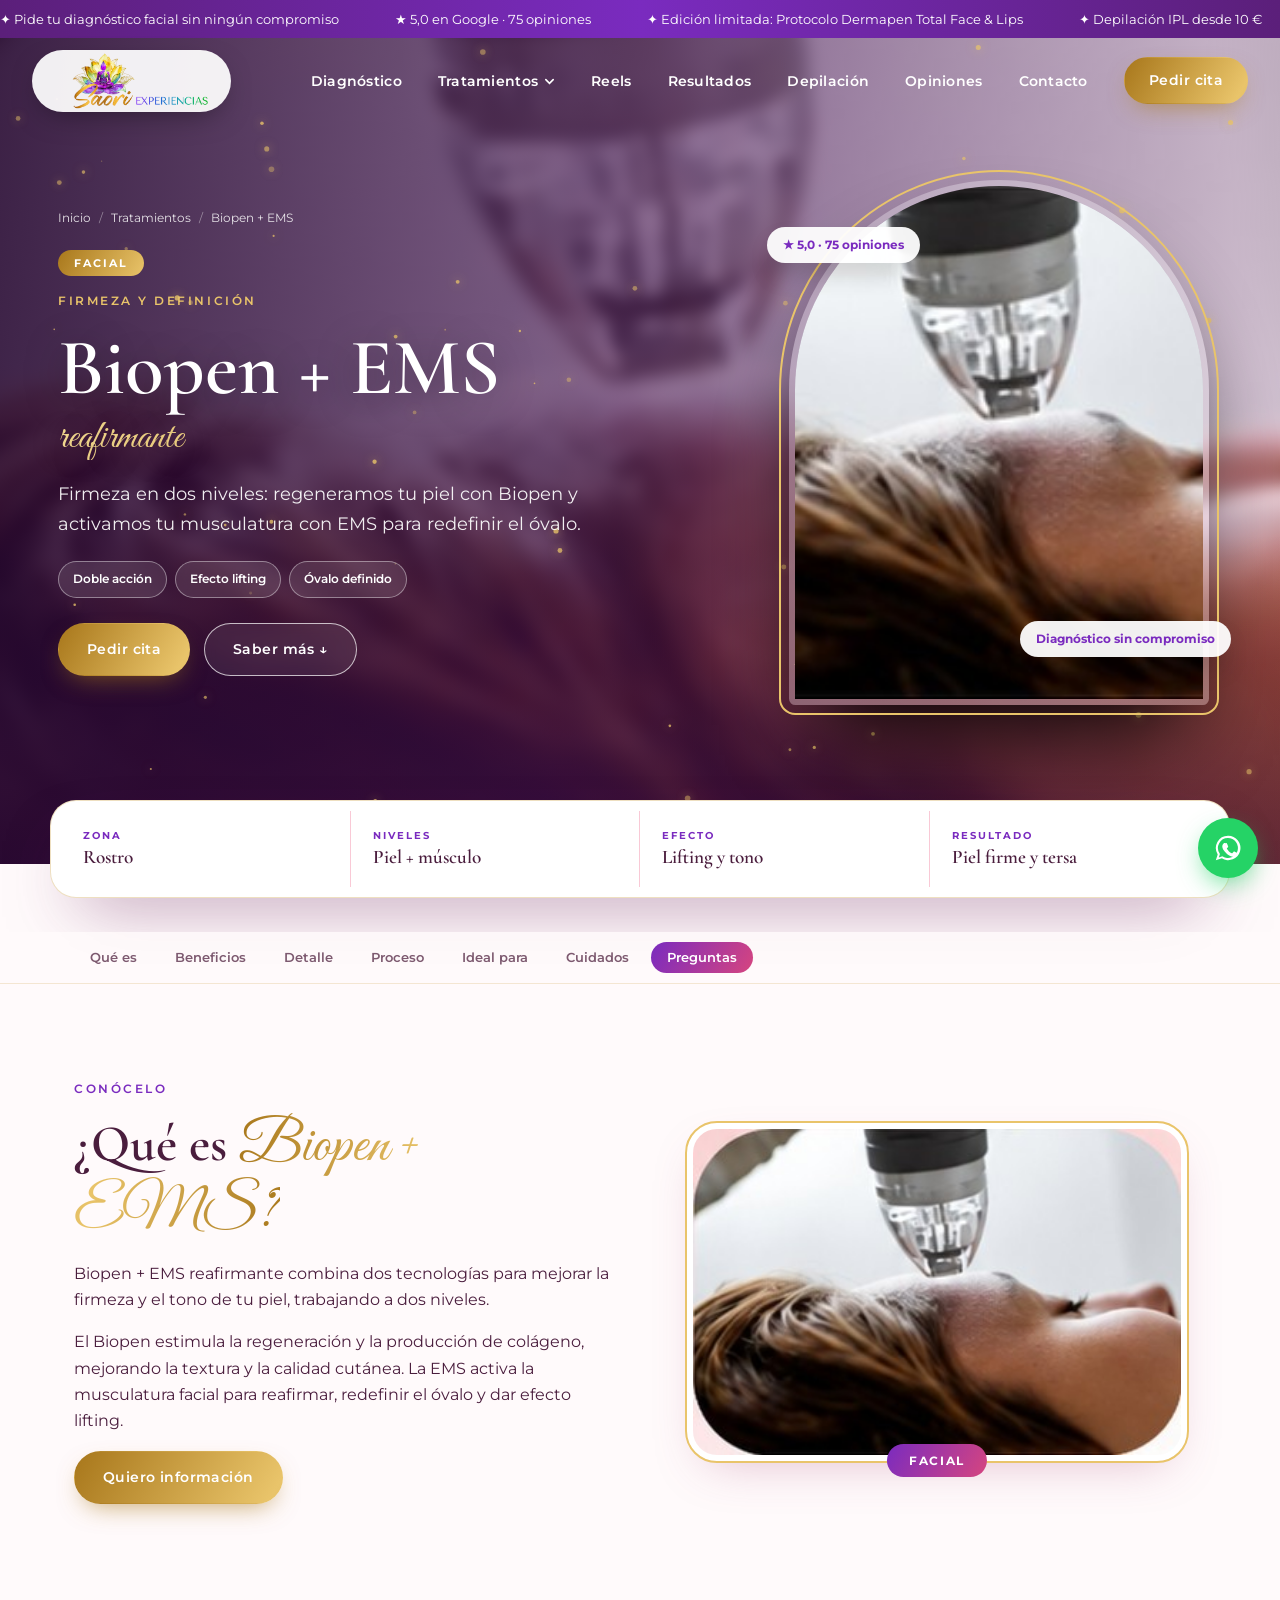
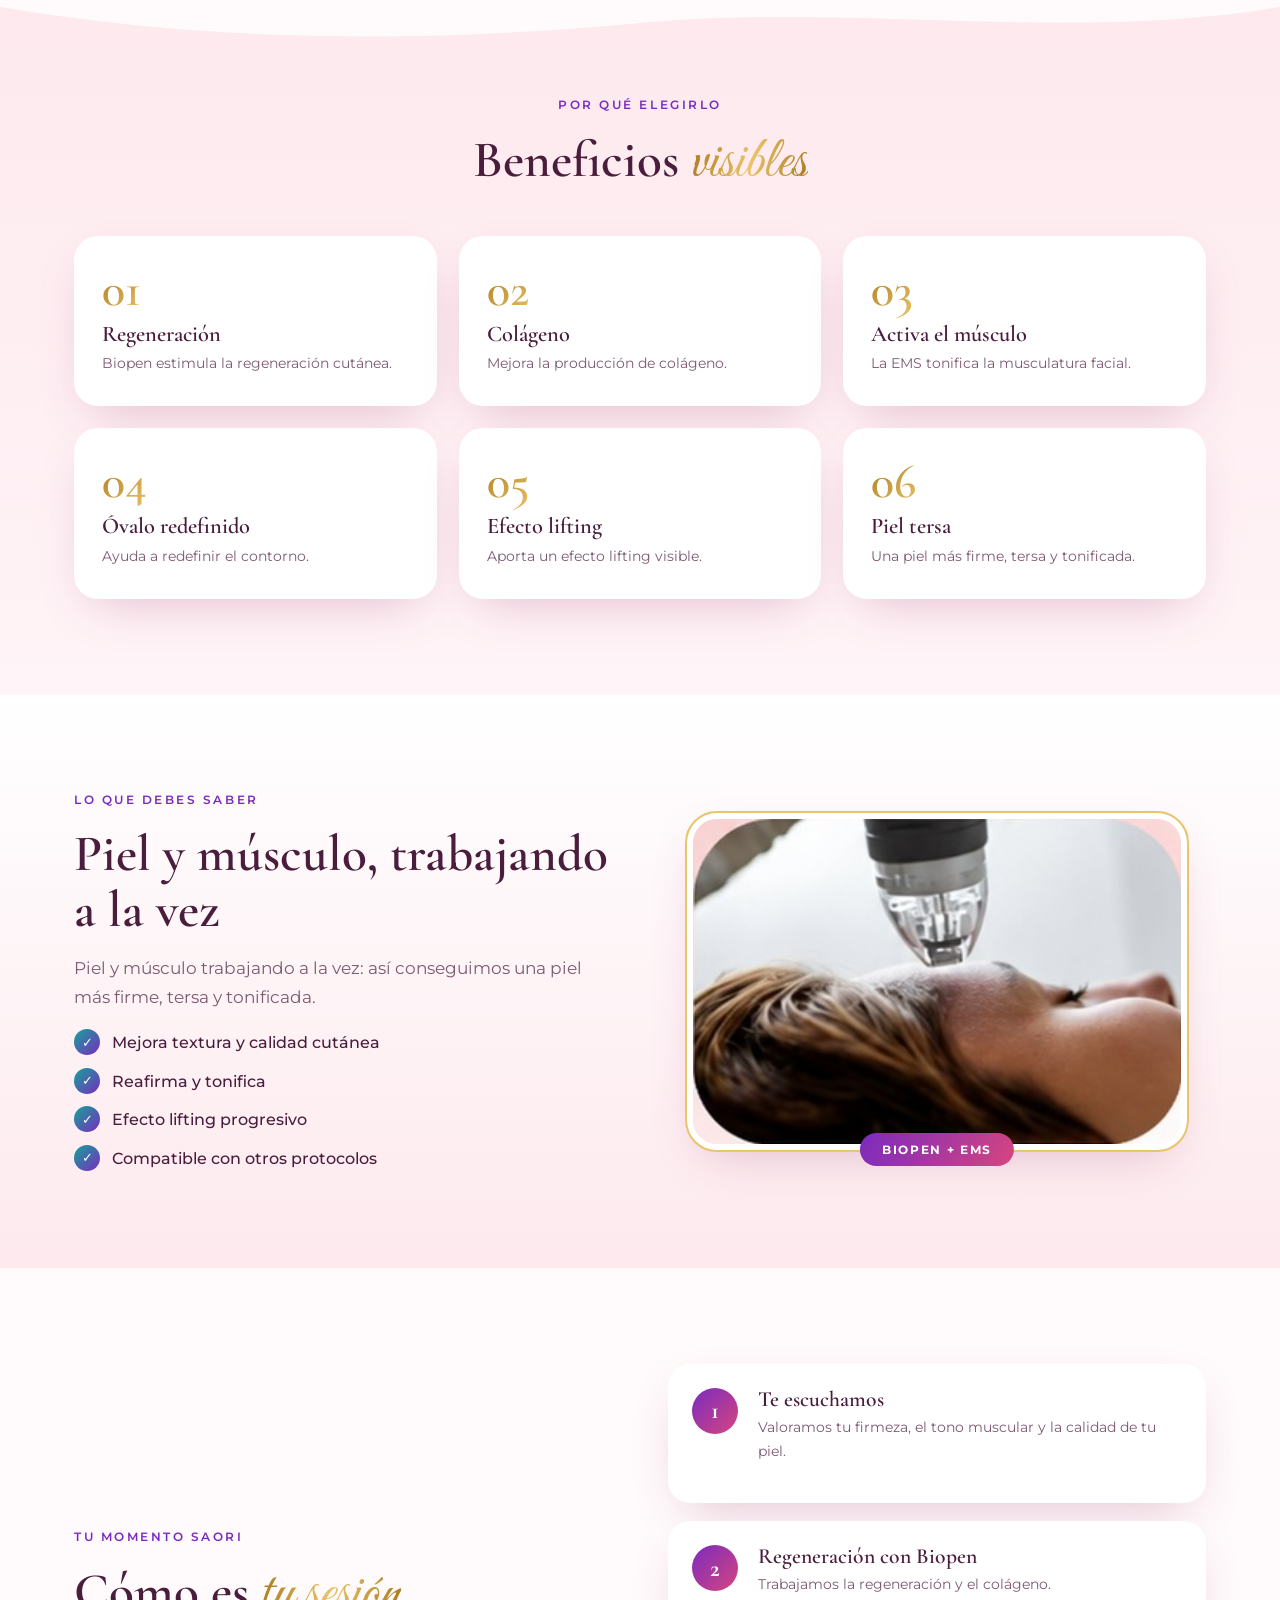
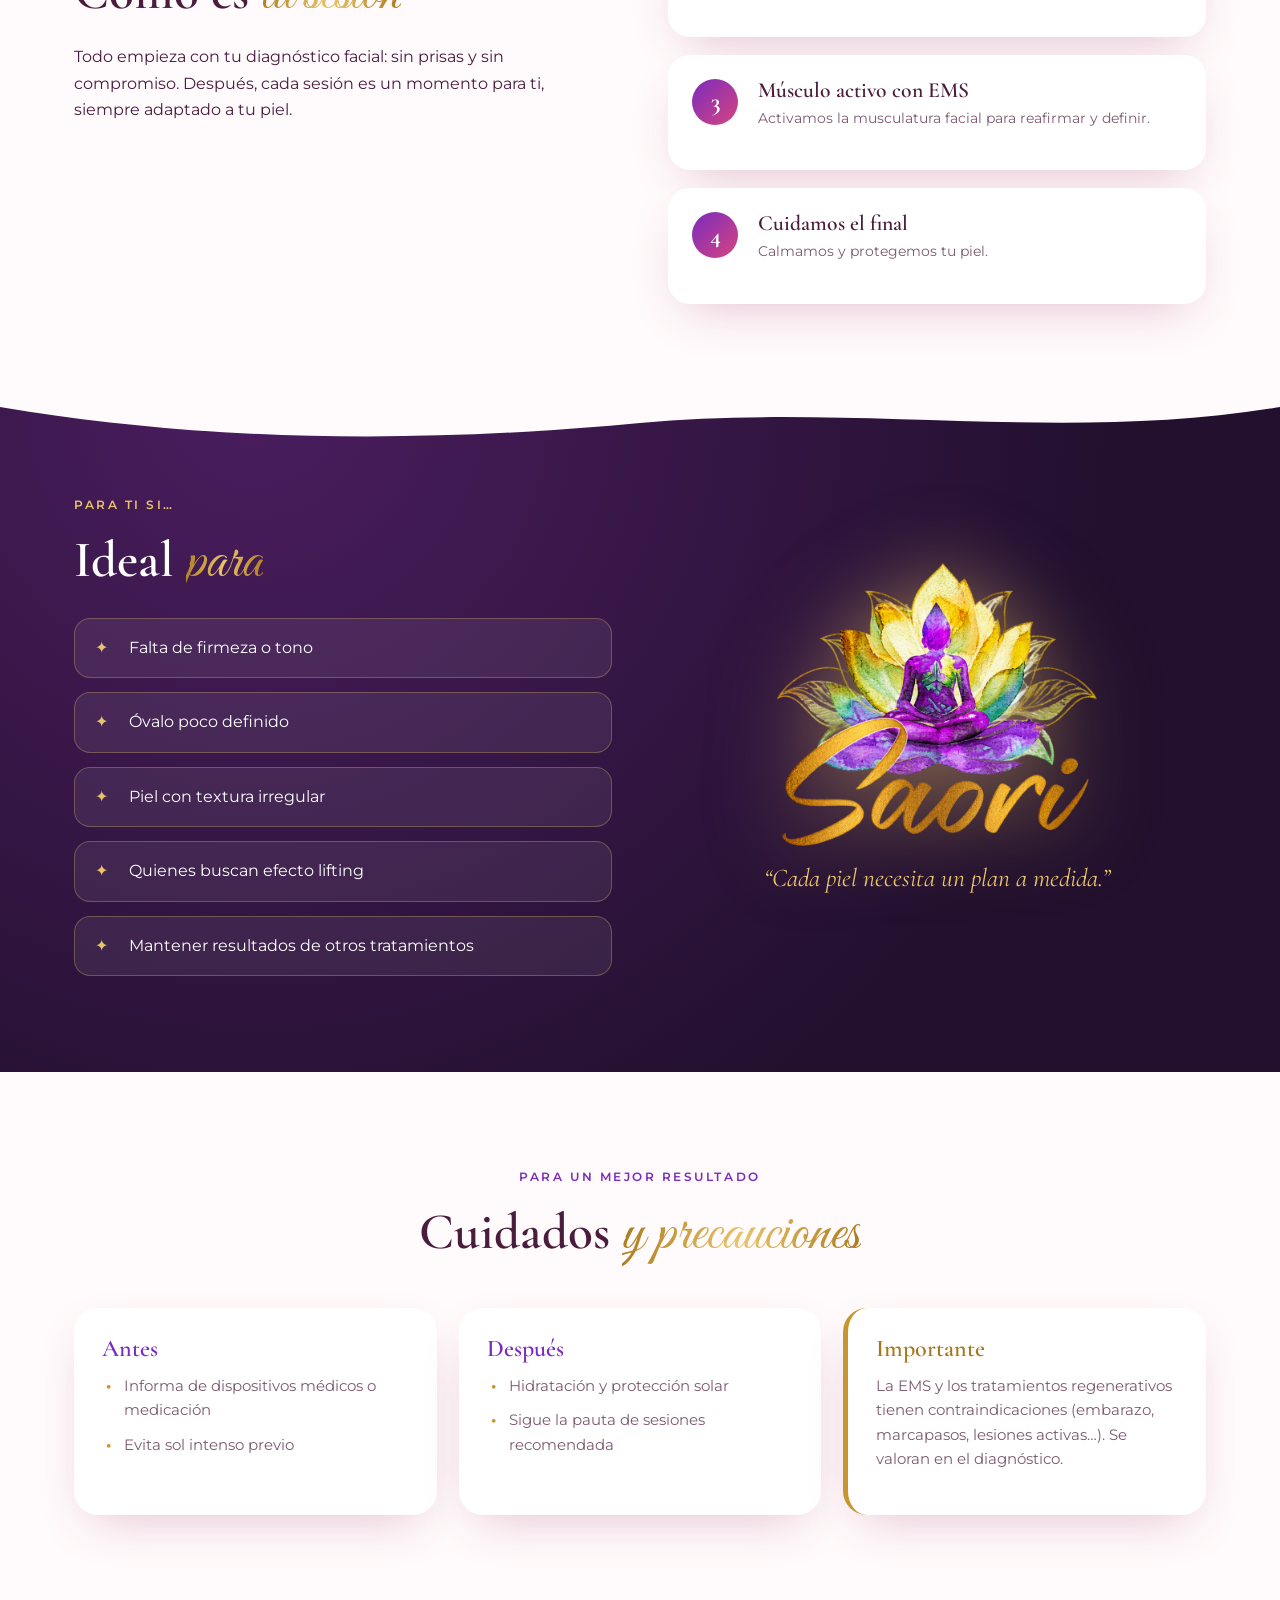
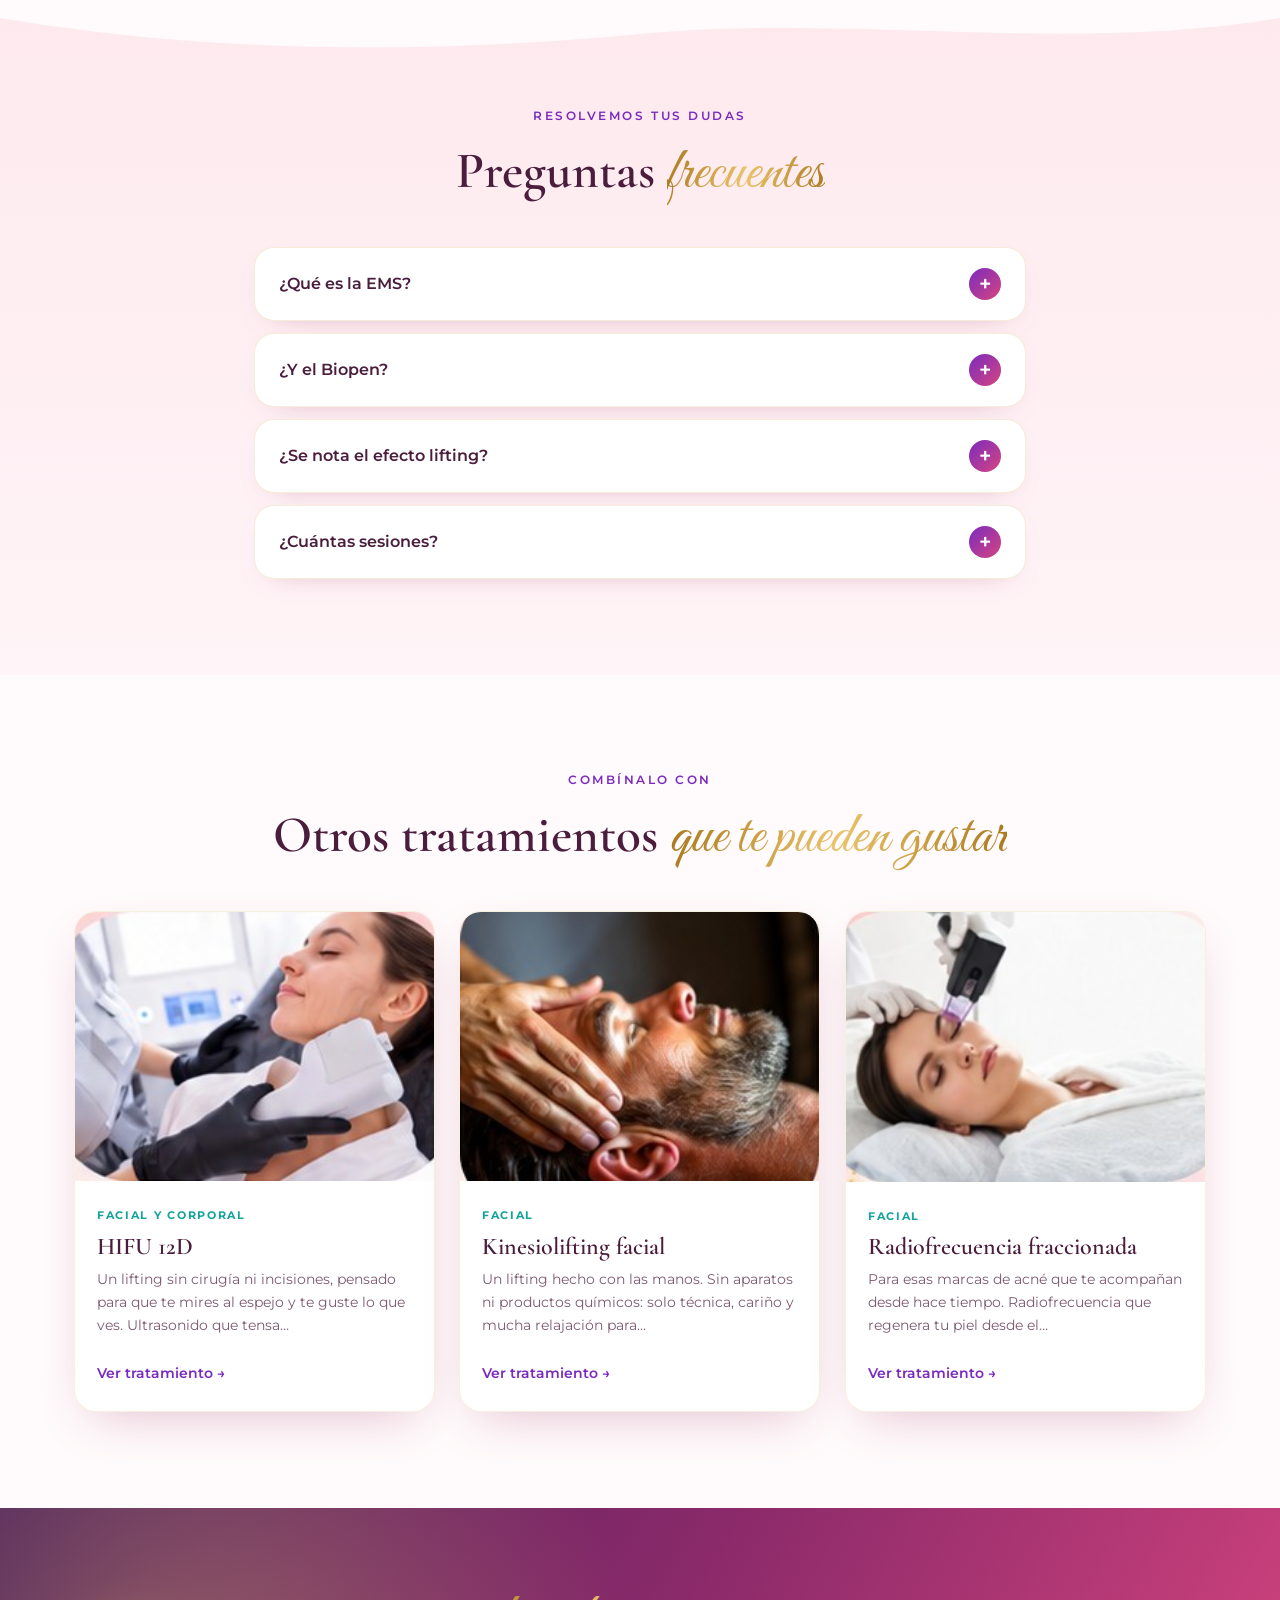
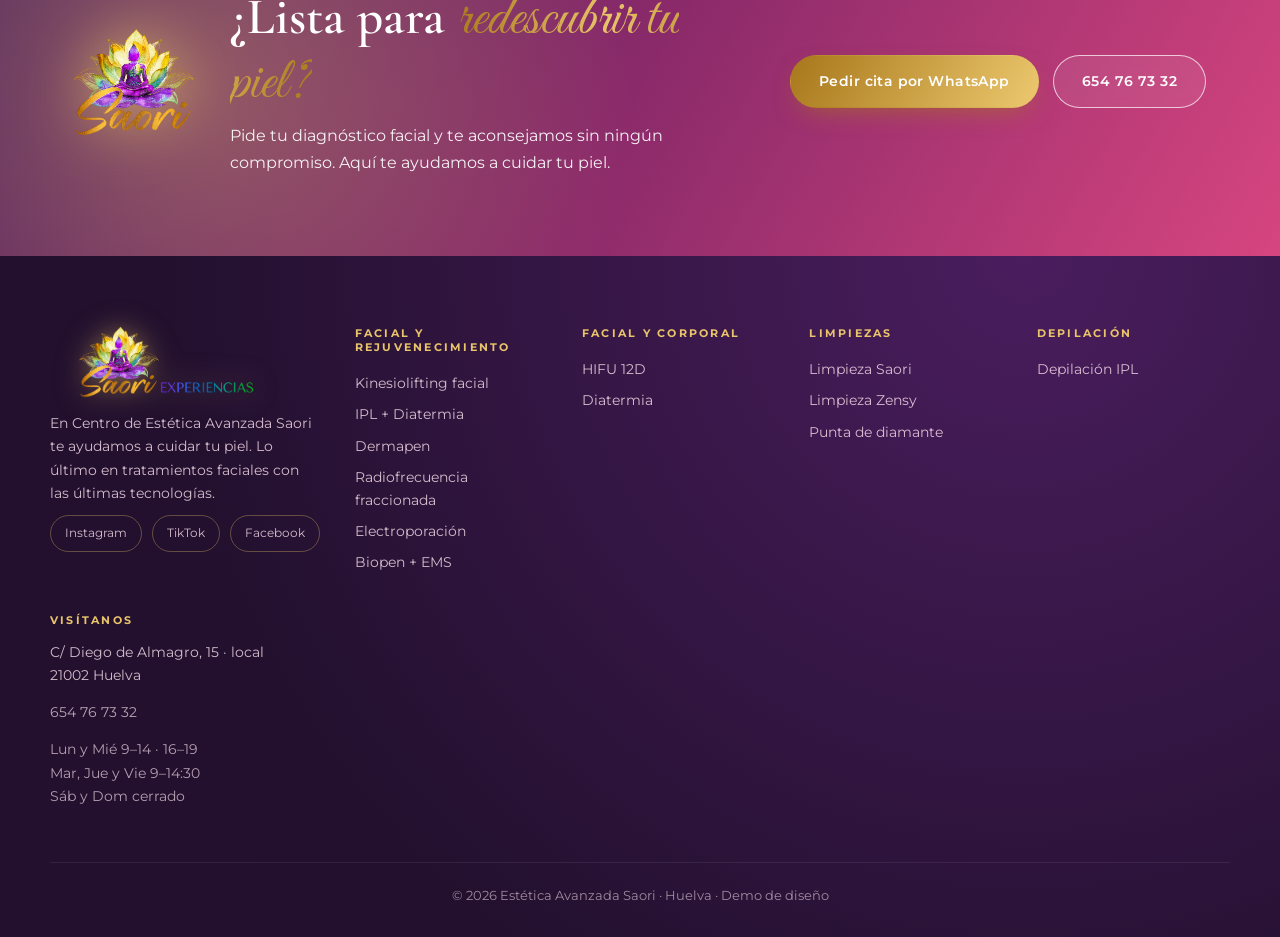
==== commit 80d2e841: "Arregla el logo recortado (Saori completo) Co-Authored-By: Claude Sonnet 5.5 <noreply@anthropic.com>" ====
--- a/biopen-ems.html
+++ b/biopen-ems.html
@@ -5,7 +5,7 @@
 <meta name="viewport" content="width=device-width, initial-scale=1">
 <title>Biopen + EMS en Huelva · Estética Avanzada Saori</title>
 <meta name="description" content="Firmeza en dos niveles: regeneramos tu piel con Biopen y activamos tu musculatura con EMS para redefinir el óvalo.">
-<link rel="icon" href="assets/lotus.png">
+<link rel="icon" href="assets/lotus-saori.png">
 <link rel="preconnect" href="https://fonts.googleapis.com">
 <link rel="preconnect" href="https://fonts.gstatic.com" crossorigin>
 <link href="https://fonts.googleapis.com/css2?family=Cormorant+Garamond:ital,wght@0,500;0,600;0,700;1,500&family=Great+Vibes&family=Montserrat:wght@400;500;600;700&display=swap" rel="stylesheet">
@@ -102,7 +102,7 @@
 
 <section class="sec dark" id="ideal"><div class="wrap two">
   <div class="reveal"><p class="eyebrow gold">Para ti si…</p><h2>Ideal <span class="script">para</span></h2><ul class="ideal"><li>Falta de firmeza o tono</li><li>Óvalo poco definido</li><li>Piel con textura irregular</li><li>Quienes buscan efecto lifting</li><li>Mantener resultados de otros tratamientos</li></ul></div>
-  <div class="reveal ideal-img"><img src="assets/lotus.png" alt=""><p>“Cada piel necesita un plan a medida.”</p></div>
+  <div class="reveal ideal-img"><img src="assets/lotus-saori.png" alt=""><p>“Cada piel necesita un plan a medida.”</p></div>
 </div></section>
 
 <section class="sec" id="cuidados"><div class="wrap">
@@ -127,7 +127,7 @@
 </div></section>
 
 <section class="cta"><div class="wrap cta-in reveal">
-  <img src="assets/lotus.png" alt="">
+  <img src="assets/lotus-saori.png" alt="">
   <div><h2>¿Lista para <span class="script">redescubrir tu piel?</span></h2><p>Pide tu diagnóstico facial y te aconsejamos sin ningún compromiso. Aquí te ayudamos a cuidar tu piel.</p></div>
   <div class="hero-actions"><a class="btn btn-gold" href="https://wa.me/34654767332?text=Hola%2C%20me%20interesa%20Biopen%20%2B%20EMS.%20%C2%BFMe%20pod%C3%A9is%20dar%20informaci%C3%B3n%20y%20cita%3F" target="_blank" rel="noopener">Pedir cita por WhatsApp</a><a class="btn btn-light" href="tel:+34654767332">654 76 73 32</a></div>
 </div></section>
--- a/extra.css
+++ b/extra.css
@@ -98,3 +98,5 @@
 .fb-act{display:flex;justify-content:space-around;padding:10px;font-size:.74rem;color:#65676b;font-weight:600;border-top:1px solid #e4e6eb}
 @media(max-width:1100px){.nets{grid-template-columns:1fr 1fr}.nets .fb{grid-column:1/-1;max-width:520px;margin:auto;width:100%}}
 @media(max-width:700px){.nets{grid-template-columns:1fr}}
+
+@media(max-width:600px){.sp-emblem{width:135vw;margin-bottom:-9vw}.sp-tag{letter-spacing:.2em;font-size:.68rem;white-space:nowrap}.sp-ring{width:52%}}
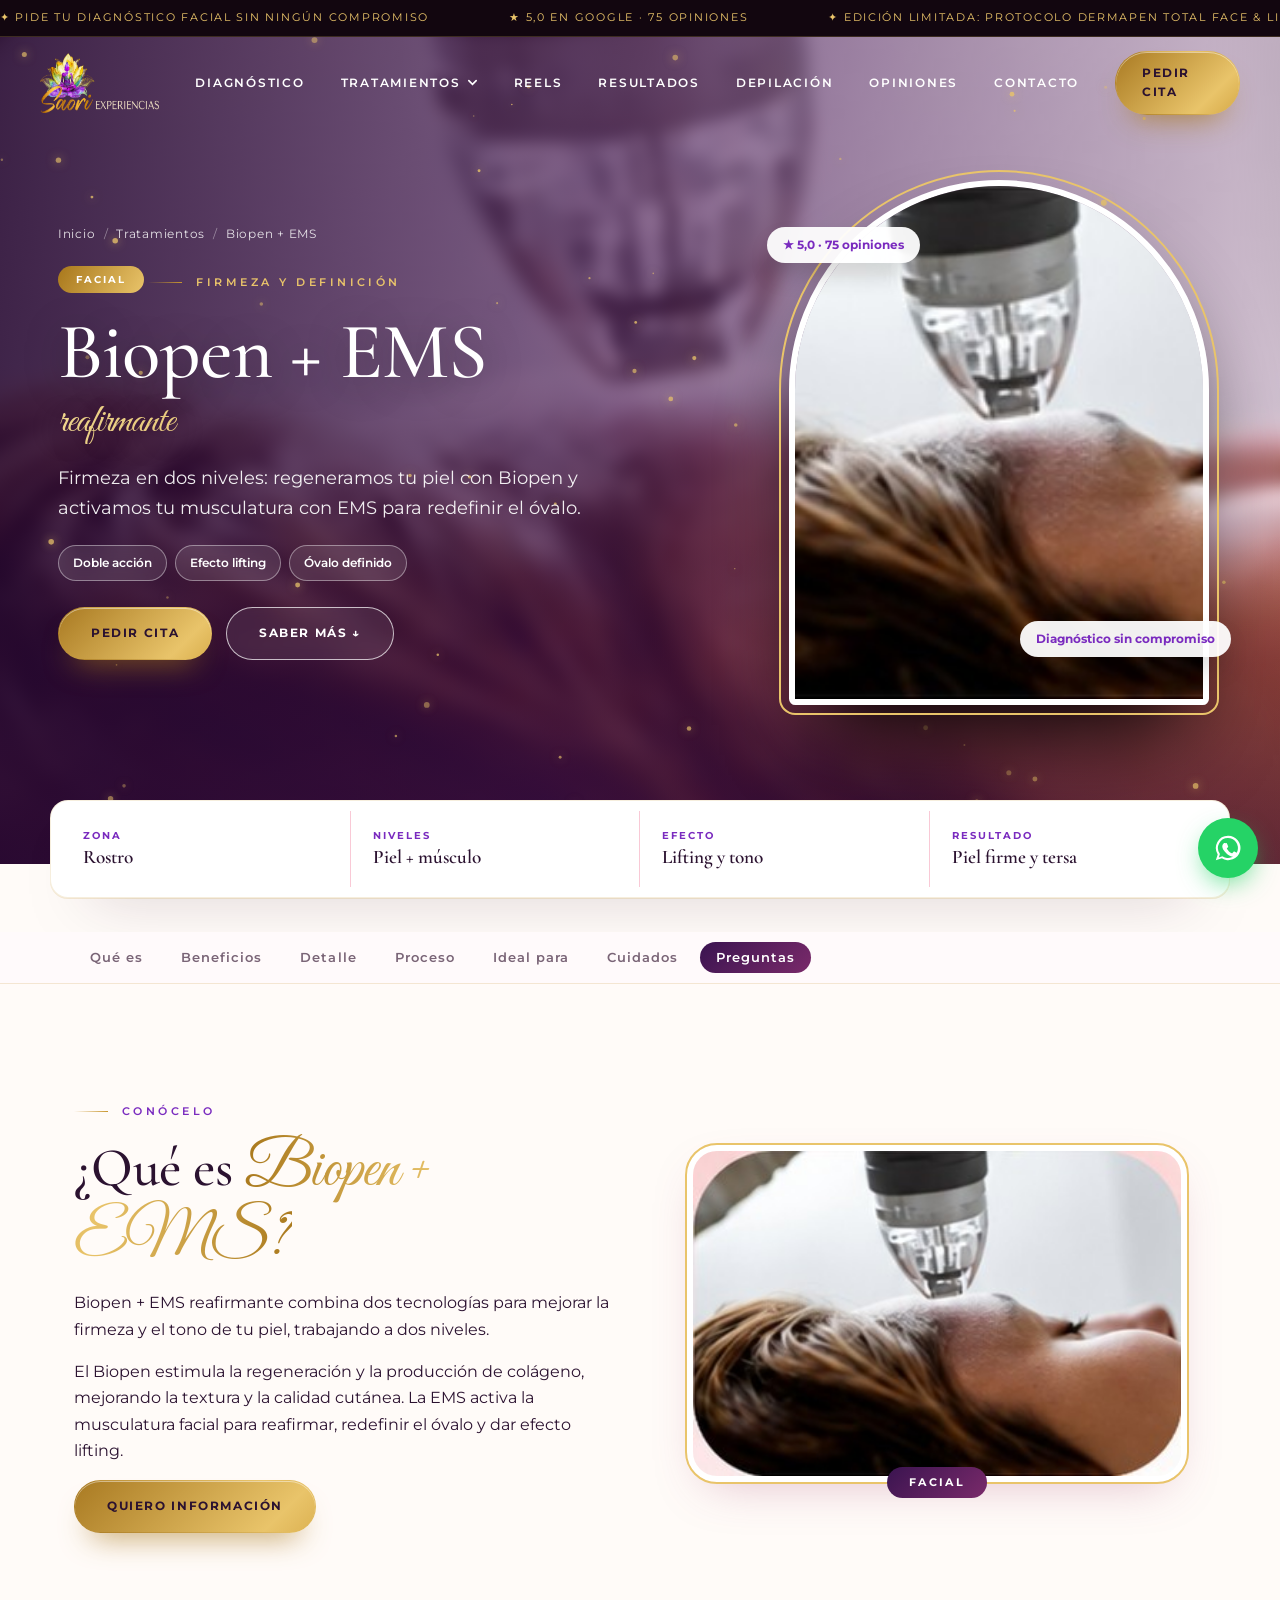
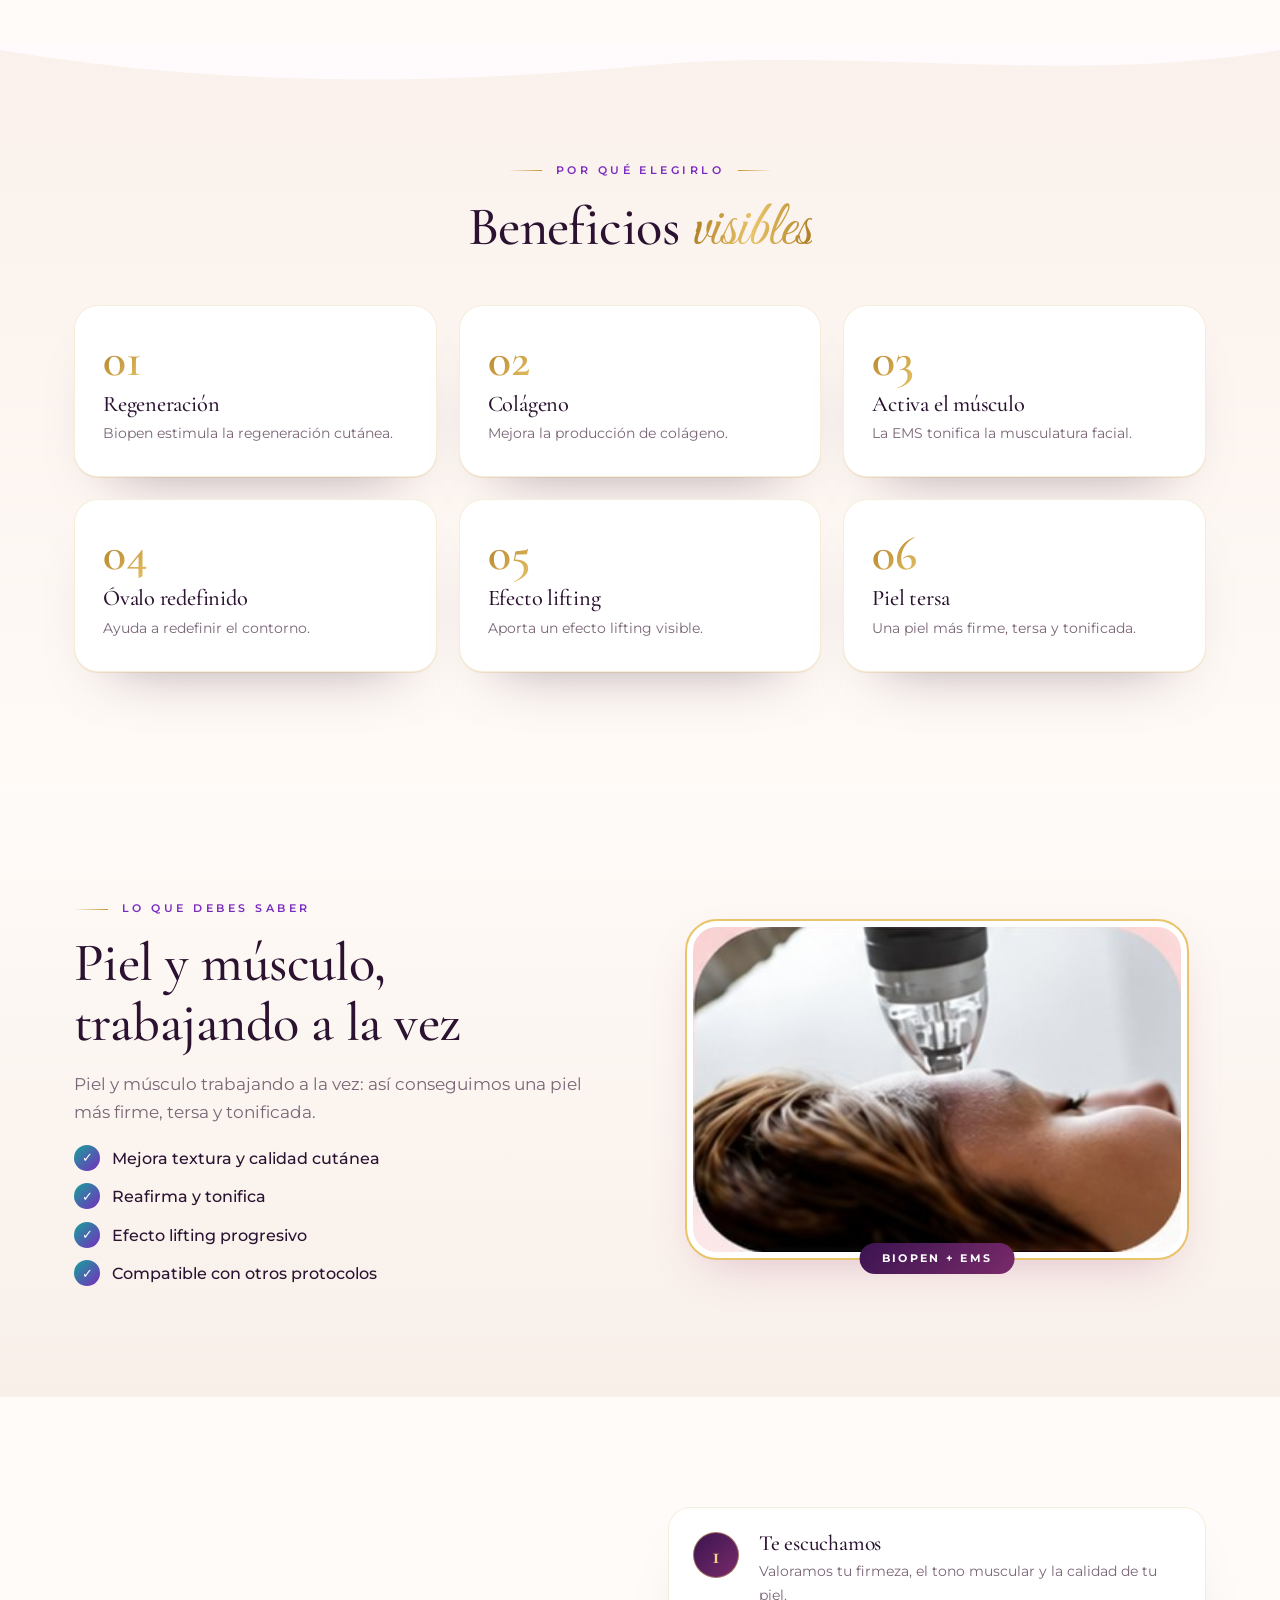
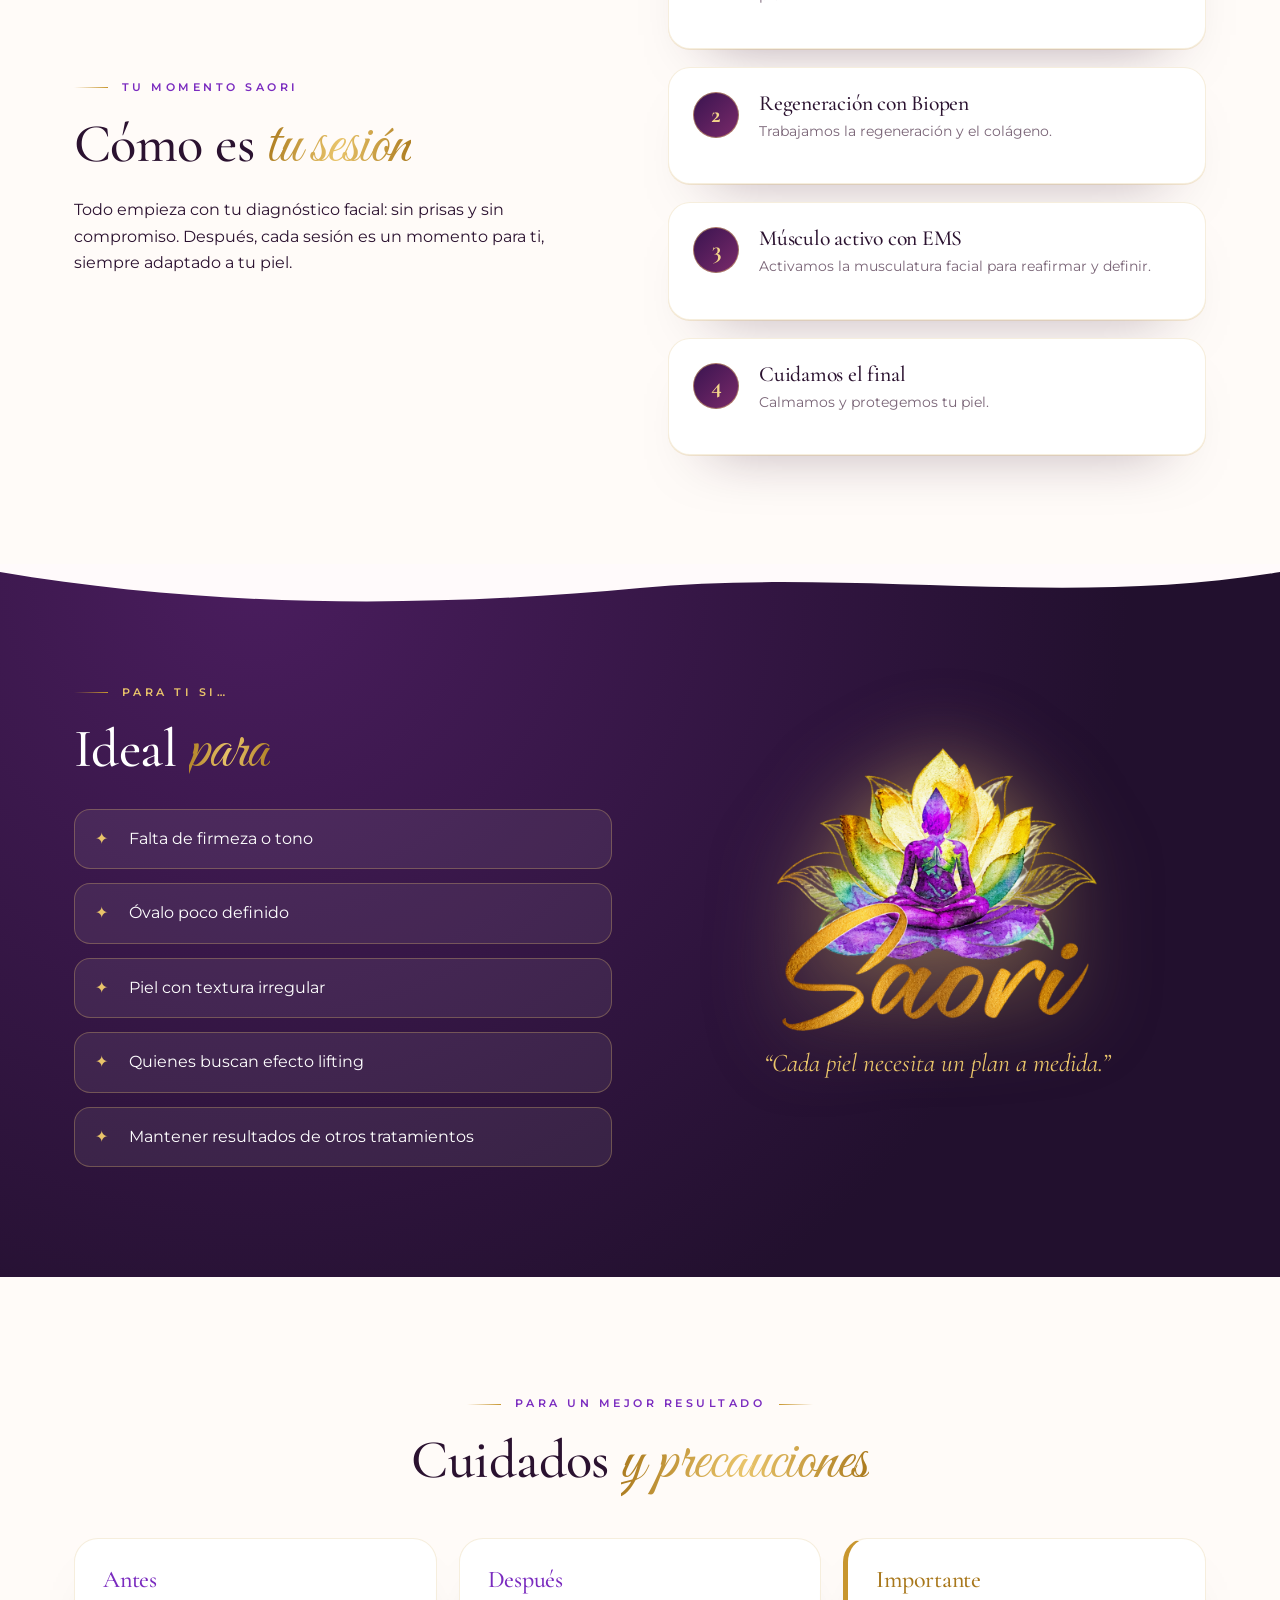
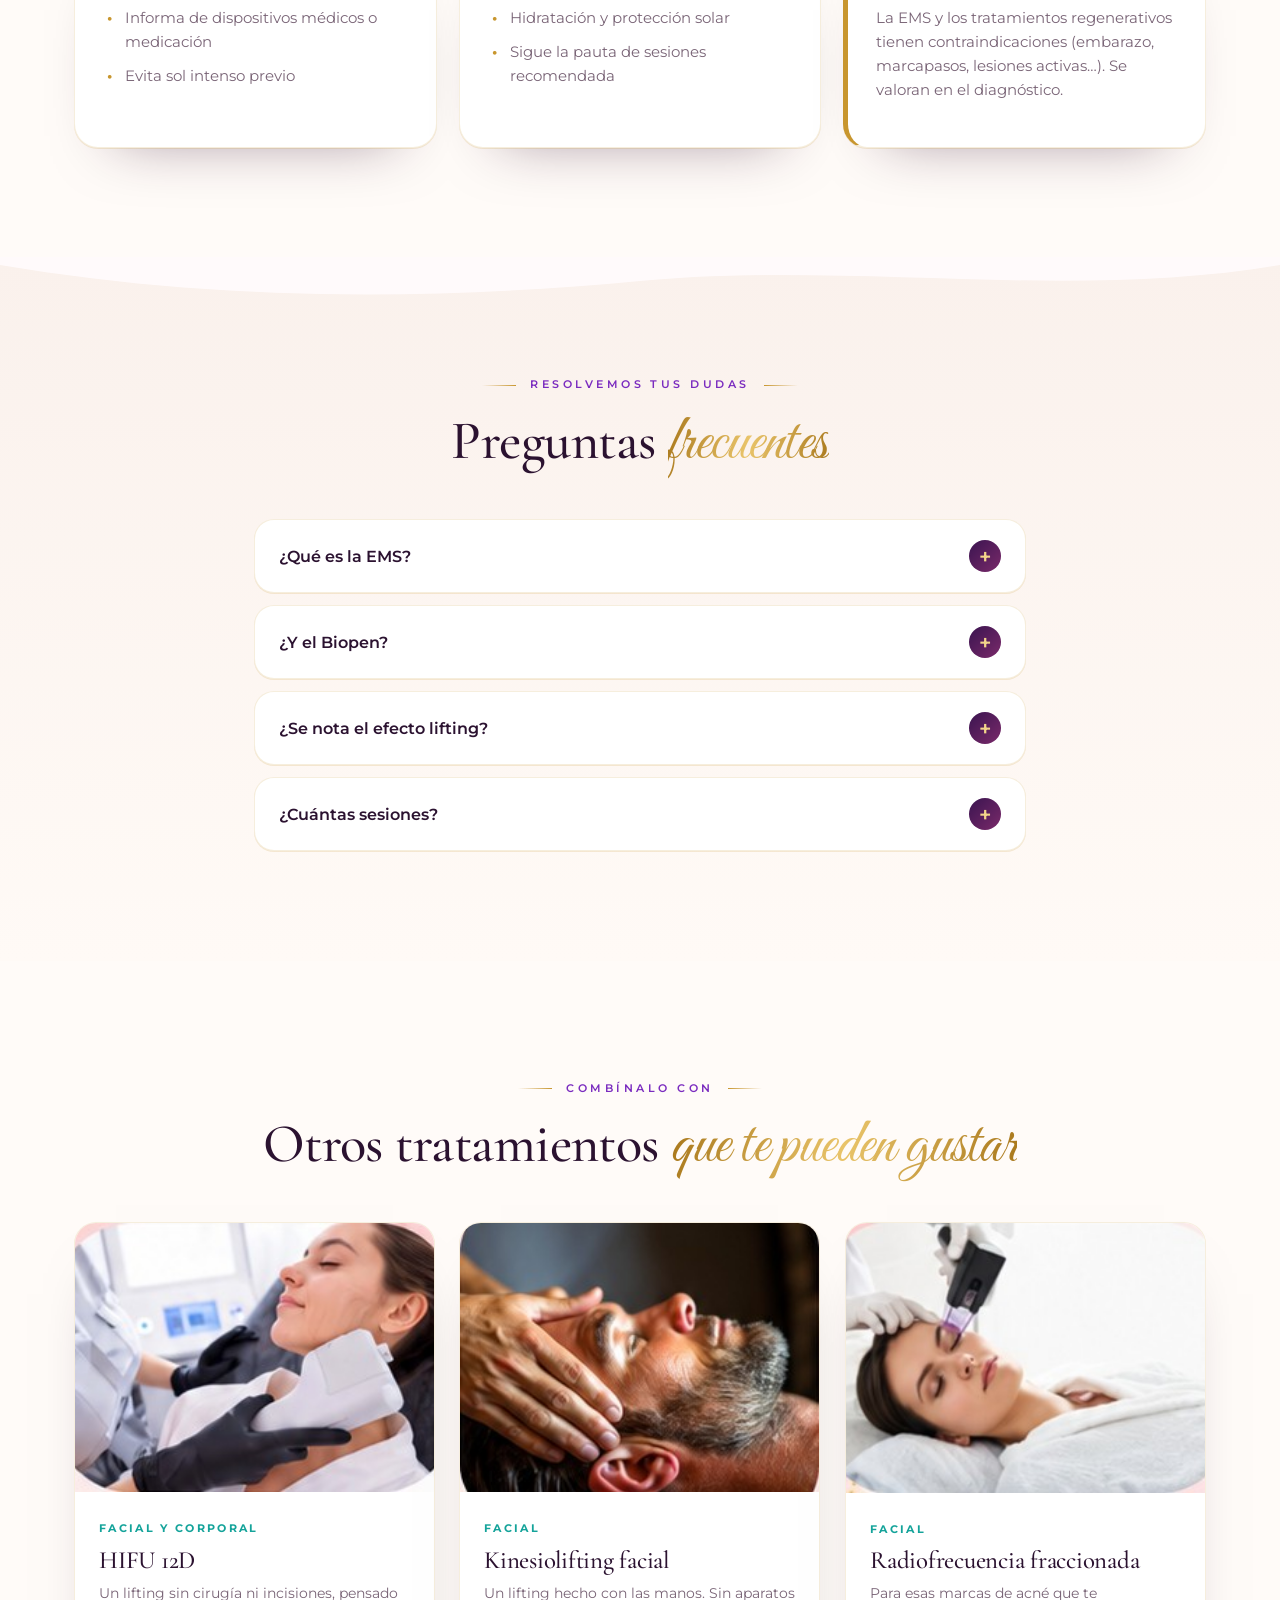
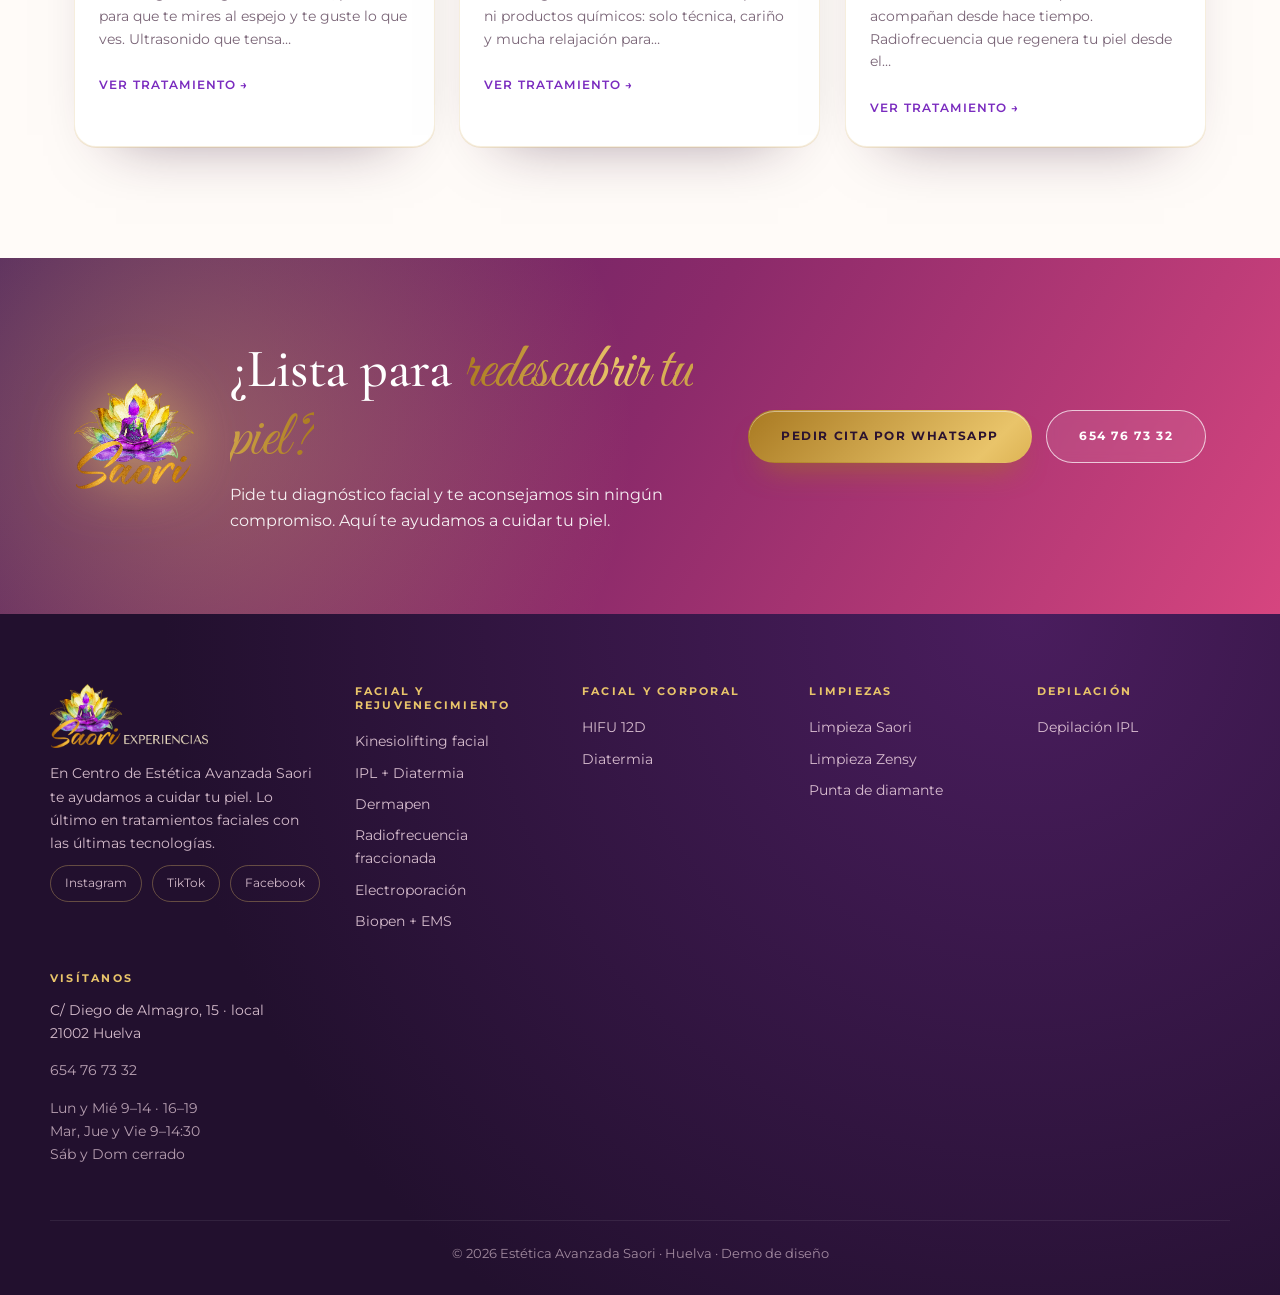
==== commit 192f8ee7: "Aspecto premium: presentación sobria, logo claro, reels táctiles en móvil y refinamiento visual Co-A" ====
--- a/biopen-ems.html
+++ b/biopen-ems.html
@@ -12,13 +12,14 @@
 <link rel="stylesheet" href="styles.css">
 <link rel="stylesheet" href="site.css">
 <link rel="stylesheet" href="extra.css">
+<link rel="stylesheet" href="premium.css">
 </head>
 <body class="page-service">
 <div class="progress" id="progress"></div>
 <div class="site-top is-dark" id="siteTop">
   <div class="topbar" aria-label="Información destacada"><div class="ticker"><div class="ticker-track"><span>✦ Pide tu diagnóstico facial sin ningún compromiso</span><span>★ 5,0 en Google · 75 opiniones</span><span>✦ Edición limitada: Protocolo Dermapen Total Face &amp; Lips</span><span>✦ Depilación IPL desde 10 €</span><span>✦ C/ Diego de Almagro 15, local · Huelva</span><span>✦ HIFU 12D · Diatermia · Radiofrecuencia fraccionada</span><span>☎ 654 76 73 32</span><span>✦ Pide tu diagnóstico facial sin ningún compromiso</span><span>★ 5,0 en Google · 75 opiniones</span><span>✦ Edición limitada: Protocolo Dermapen Total Face &amp; Lips</span><span>✦ Depilación IPL desde 10 €</span><span>✦ C/ Diego de Almagro 15, local · Huelva</span><span>✦ HIFU 12D · Diatermia · Radiofrecuencia fraccionada</span><span>☎ 654 76 73 32</span></div></div></div>
   <header class="hdr" id="hdr"><div class="hdr-in">
-    <a href="index.html" class="brand" aria-label="Inicio"><img src="assets/logo.png" alt="Saori Experiencias"></a>
+    <a href="index.html" class="brand" aria-label="Inicio"><img class="lg-light" src="assets/logo.png" alt="Saori Experiencias"><img class="lg-dark" src="assets/logo-light.png" alt=""></a>
     <nav class="dnav" aria-label="Principal">
       <a href="index.html#diagnostico">Diagnóstico</a>
       <div class="has-mega" id="hasMega">
@@ -134,7 +135,7 @@
 </main>
 <footer class="footer">
   <div class="foot-in">
-    <div class="foot-brand"><img src="assets/logo.png" alt="Saori Experiencias">
+    <div class="foot-brand"><img src="assets/logo-light.png" alt="Saori Experiencias">
       <p>En Centro de Estética Avanzada Saori te ayudamos a cuidar tu piel. Lo último en tratamientos faciales con las últimas tecnologías.</p>
       <div class="foot-soc"><a href="https://www.instagram.com/esteticasaori/" target="_blank" rel="noopener">Instagram</a><a href="https://www.tiktok.com/@esteticarocioguti" target="_blank" rel="noopener">TikTok</a><a href="https://www.facebook.com/esteticasaorihuelva" target="_blank" rel="noopener">Facebook</a></div></div>
     <div><h4>Facial y rejuvenecimiento</h4><a href="kinesiolifting-facial.html">Kinesiolifting facial</a><a href="ipl-diatermia.html">IPL + Diatermia</a><a href="dermapen.html">Dermapen</a><a href="radiofrecuencia-fraccionada.html">Radiofrecuencia fraccionada</a><a href="electroporacion.html">Electroporación</a><a href="biopen-ems.html">Biopen + EMS</a></div><div><h4>Facial y corporal</h4><a href="hifu-12d.html">HIFU 12D</a><a href="diatermia.html">Diatermia</a></div><div><h4>Limpiezas</h4><a href="limpieza-saori.html">Limpieza Saori</a><a href="limpieza-zensy.html">Limpieza Zensy</a><a href="punta-de-diamante.html">Punta de diamante</a></div><div><h4>Depilación</h4><a href="depilacion-ipl.html">Depilación IPL</a></div>
@@ -147,4 +148,5 @@
   <svg viewBox="0 0 32 32" width="30" height="30" fill="#fff"><path d="M16 3a13 13 0 0 0-11 19.8L3 29l6.4-2A13 13 0 1 0 16 3zm0 2.4a10.6 10.6 0 1 1-5.6 19.6l-.4-.2-3.8 1.2 1.2-3.7-.3-.4A10.6 10.6 0 0 1 16 5.4zm-3.7 5.2c-.3 0-.7.1-1 .5-.4.4-1.4 1.4-1.4 3.3s1.4 3.8 1.6 4.1c.2.3 2.8 4.4 6.9 6 3.4 1.3 4.1 1 4.8.9.8-.1 2.4-1 2.7-2 .3-.9.3-1.7.2-1.9-.1-.2-.4-.3-.8-.5l-2.5-1.2c-.3-.1-.6-.2-.8.2-.3.4-1 1.2-1.2 1.4-.2.2-.4.3-.8.1-.4-.2-1.6-.6-3-1.9-1.1-1-1.9-2.3-2.1-2.7-.2-.4 0-.6.2-.8l.6-.7c.2-.2.2-.4.4-.6.1-.2.1-.5 0-.7l-1.1-2.7c-.3-.7-.6-.6-.8-.6z"/></svg>
 </a>
 <script src="app.js"></script>
+<script src="premium.js"></script>
 </body></html>
--- a/premium.css
+++ b/premium.css
@@ -0,0 +1,143 @@
+/* ============================================================
+   PREMIUM · capa final de refinamiento visual
+   ============================================================ */
+:root{
+  --ivory:#fffbf8; --champ:#f7efe8; --ink:#2b1230; --muted:#7a6577;
+  --hair:rgba(200,150,46,.28);
+}
+body{background:var(--ivory);color:var(--ink);-webkit-font-smoothing:antialiased}
+h1,h2,h3{font-weight:500;letter-spacing:-.01em}
+h2{font-size:clamp(2.1rem,4.4vw,3.4rem)}
+
+/* ---------- barra superior: fina y elegante ---------- */
+.topbar{background:#12060f;color:var(--gold2);font-size:.68rem;letter-spacing:.16em;text-transform:uppercase;border-bottom:1px solid rgba(233,196,106,.2)}
+.ticker-track{padding:9px 0;gap:80px}
+
+/* ---------- logo: versión clara sobre oscuro, sin "píldora" ---------- */
+.brand{display:block}
+.lg-dark{display:none}
+.brand img{height:52px;width:auto}
+.site-top.scrolled .brand img{height:44px}
+.site-top.is-dark:not(.scrolled):not(.menu-open) .brand{background:none;padding:0;box-shadow:none;border-radius:0}
+.site-top.is-dark:not(.scrolled):not(.menu-open) .brand img{filter:none}
+.site-top.is-dark:not(.scrolled):not(.menu-open) .lg-light{display:none}
+.site-top.is-dark:not(.scrolled):not(.menu-open) .lg-dark{display:block}
+.site-top.menu-open .lg-light{display:none}.site-top.menu-open .lg-dark{display:block}
+.site-top.menu-open .brand img{filter:none}
+.hdr-in{padding:14px 40px}
+.site-top.scrolled .hdr,.site-top.menu-open .hdr{background:rgba(255,251,248,.9)}
+.dnav>a,.mega-btn{font-size:.78rem;letter-spacing:.14em;text-transform:uppercase;font-weight:600}
+
+/* ---------- botones ---------- */
+.btn{letter-spacing:.14em;text-transform:uppercase;font-size:.72rem;font-weight:700;padding:16px 32px;border-radius:999px}
+.btn-gold{background:linear-gradient(135deg,#a97a22 0%,#e9c46a 45%,#c8962e 70%,#a97a22 100%);background-size:200% 100%;box-shadow:0 18px 30px -16px rgba(168,119,27,.8),inset 0 1px 0 rgba(255,255,255,.45);color:#2b1230}
+.btn-gold:hover{background-position:100% 0}
+.btn-ghost{border:1px solid rgba(122,43,191,.55)}
+.hdr-cta{padding:12px 26px}
+
+/* ---------- etiquetas con filetes dorados ---------- */
+.eyebrow{display:inline-flex;align-items:center;gap:14px;font-size:.68rem;letter-spacing:.32em}
+.eyebrow::before{content:"";width:34px;height:1px;background:linear-gradient(90deg,transparent,var(--gold))}
+.head .eyebrow{justify-content:center}
+.head .eyebrow::after{content:"";width:34px;height:1px;background:linear-gradient(90deg,var(--gold),transparent)}
+.pill{letter-spacing:.2em;font-size:.64rem;padding:7px 18px}
+
+/* ---------- secciones: marfil y champán, menos rosa chicle ---------- */
+.sec,.section{padding:110px 0}
+.tint,.sec.tint{background:linear-gradient(180deg,#faf1ec,#fffaf6)}
+.sec.alt{background:linear-gradient(180deg,#fffbf8,#f8efe9)}
+.reels-sec{background:linear-gradient(180deg,#fffbf8,#f8efe9 60%,#fffbf8)}
+
+/* ---------- tarjetas: línea fina y sombra suave ---------- */
+.card,.ben,.care,.faq,.steps li,.facts,.zone,.total{box-shadow:0 1px 0 rgba(200,150,46,.18),0 30px 60px -42px rgba(50,15,45,.5);border:1px solid rgba(200,150,46,.16)}
+.card{border-radius:22px}
+.card:hover,.ben:hover{box-shadow:0 1px 0 rgba(200,150,46,.3),0 40px 70px -40px rgba(50,15,45,.6)}
+.card-b{padding:22px 24px 26px}
+.card h3{font-size:1.55rem}
+.tag{letter-spacing:.22em}
+.more{letter-spacing:.1em;font-size:.72rem;text-transform:uppercase}
+.photo-card img,.ba,.arch,.promo-img img{border-color:#fff}
+.photo-tag{letter-spacing:.22em;font-size:.66rem}
+
+/* ---------- hero de portada: más sobrio ---------- */
+.home .hero h1{font-size:clamp(2.8rem,6vw,5.2rem);line-height:1.02}
+.home .hero .eyebrow{color:var(--gold2)}
+.home .hero-stats li{background:rgba(255,255,255,.05);border:1px solid rgba(233,196,106,.28);border-radius:14px}
+.home .hero-stats b{font-weight:500}
+.home .chip{font-size:.7rem;letter-spacing:.1em;text-transform:uppercase;background:rgba(20,5,15,.35);border:1px solid rgba(233,196,106,.45)}
+
+/* ---------- banda de tecnologías ---------- */
+.band{background:#12060f;border-block:1px solid rgba(233,196,106,.25);font-size:1.15rem;letter-spacing:.3em;padding:18px 0}
+
+/* ---------- cabeceras de servicio ---------- */
+.shero h1{font-weight:500}
+.crumbs{letter-spacing:.06em}
+.factbar .facts{border-radius:18px}
+.fact b{font-weight:600}
+.subnav a{letter-spacing:.08em}
+
+/* ---------- pie ---------- */
+.footer img{height:64px;filter:none}
+
+/* ---------- reels: móvil y táctil ---------- */
+.reel-shield{position:absolute;inset:0;z-index:5;background:transparent;border:0;cursor:pointer;display:none}
+.reel-shield span{position:absolute;left:50%;bottom:7%;transform:translateX(-50%);padding:9px 18px;border-radius:999px;background:rgba(255,255,255,.14);border:1px solid rgba(233,196,106,.6);color:#fff;font:700 .66rem 'Montserrat';letter-spacing:.14em;text-transform:uppercase;white-space:nowrap;backdrop-filter:blur(8px)}
+@media(hover:none),(max-width:960px){.reel-shield{display:block}}
+.reel.live .reel-shield{display:none}
+.rail-nav{display:none;align-items:center;justify-content:center;gap:18px;margin-top:-6px;padding-bottom:6px}
+.rail-nav button{width:46px;height:46px;border-radius:50%;border:1px solid var(--hair);background:#fff;color:var(--violet);font-size:1.5rem;line-height:1;cursor:pointer;box-shadow:0 12px 24px -14px rgba(60,20,70,.6)}
+.rail-nav button:active{transform:scale(.94)}
+.rail-count{font:600 .8rem 'Montserrat';letter-spacing:.16em;color:var(--muted);min-width:64px;text-align:center}
+.rail-dots{display:flex;gap:6px;justify-content:center;margin-top:4px}
+.rail-dots i{width:6px;height:6px;border-radius:50%;background:rgba(122,43,191,.25);transition:.3s}
+.rail-dots i.on{width:22px;border-radius:6px;background:linear-gradient(90deg,var(--gold),var(--pink))}
+@media(max-width:960px){
+  .rail-nav{display:flex}
+  .rail{padding-inline:calc((100vw - min(78vw,300px))/2);gap:18px}
+  .hdr-in{padding:12px 18px}
+}
+
+/* ============================================================
+   PRESENTACIÓN · rediseño sobrio (cortinas + logo + destello)
+   ============================================================ */
+.splash{background:transparent;clip-path:none;transition:none}
+.splash.out{clip-path:none}
+.sp-panel{position:absolute;left:0;right:0;height:50.3%;background:#0c050e;z-index:0;transition:transform 1.5s cubic-bezier(.76,0,.16,1)}
+.sp-top{top:0;background:linear-gradient(180deg,#09030b,#1b0c20)}
+.sp-bot{bottom:0;background:linear-gradient(0deg,#09030b,#1b0c20)}
+.splash.out .sp-top{transform:translateY(-101%)}
+.splash.out .sp-bot{transform:translateY(101%)}
+#splashCv{z-index:1}
+.sp-frame{position:absolute;inset:26px;border:1px solid rgba(233,196,106,.28);opacity:0;animation:fadein 1.6s .2s forwards;pointer-events:none;z-index:1}
+.sp-frame::before,.sp-frame::after{content:"";position:absolute;width:26px;height:26px;border:1px solid var(--gold2)}
+.sp-frame::before{top:-1px;left:-1px;border-right:0;border-bottom:0}
+.sp-frame::after{bottom:-1px;right:-1px;border-left:0;border-top:0}
+.sp-center{z-index:2;gap:0}
+.sp-center::before{content:"";position:absolute;width:min(620px,110vw);aspect-ratio:1;background:radial-gradient(circle,rgba(233,196,106,.16),transparent 62%);opacity:0;animation:fadein 2.4s .4s forwards}
+.sp-logo{position:relative;width:min(400px,68vw);opacity:0;transform:translateY(22px) scale(.97);filter:blur(10px);animation:spLogo 2s .35s cubic-bezier(.2,.8,.2,1) forwards}
+@keyframes spLogo{to{opacity:1;transform:none;filter:blur(0)}}
+.sp-logo img{display:block;width:100%;filter:drop-shadow(0 14px 44px rgba(233,196,106,.22))}
+.sp-shine{position:absolute;inset:0;background:linear-gradient(105deg,transparent 38%,rgba(255,243,200,.9) 50%,transparent 62%);background-size:300% 100%;background-position:160% 0;-webkit-mask:url(assets/lotus-saori.png) center/contain no-repeat;mask:url(assets/lotus-saori.png) center/contain no-repeat;animation:spShine 1.9s 2.2s ease-in-out forwards}
+@keyframes spShine{to{background-position:-60% 0}}
+.sp-line{width:0;height:1px;margin:30px 0 18px;background:linear-gradient(90deg,transparent,var(--gold2),transparent);animation:spLine 1.4s 1.7s ease forwards}
+@keyframes spLine{to{width:min(220px,50vw)}}
+.sp-tag{font:600 .7rem 'Montserrat';letter-spacing:.5em;text-transform:uppercase;color:var(--gold2);margin:0;min-height:1em}
+.sp-skip{left:50%;right:auto;top:auto;bottom:46px;transform:translateX(-50%);padding:8px 4px;font:600 .68rem 'Montserrat';letter-spacing:.5em;color:rgba(255,255,255,.7);border-bottom:1px solid rgba(233,196,106,.5);opacity:0;animation:fadein 1s 2.6s forwards;z-index:3}
+.sp-skip:hover{color:var(--gold2)}
+.splash.out .sp-center,.splash.out .sp-frame,.splash.out #splashCv,.splash.out .sp-skip{opacity:0!important;transition:opacity .6s;animation:none}
+@media(max-width:600px){
+  .sp-frame{inset:14px}
+  .sp-tag{letter-spacing:.3em;font-size:.62rem;white-space:nowrap}
+  .sp-logo{width:74vw}
+}
+.home .hero{background-position:92% center}
+.home .hero::before{background:linear-gradient(95deg,rgba(14,4,12,.97) 0%,rgba(24,7,30,.88) 40%,rgba(24,7,30,.4) 64%,rgba(14,4,12,.05) 100%),linear-gradient(0deg,rgba(14,4,12,.7),transparent 30%)}
+.home .hero-stats{flex-wrap:nowrap;gap:12px}
+.home .hero-stats li{padding:12px 16px;min-width:0}
+.home .hero-stats span{font-size:.68rem;letter-spacing:.04em}
+@media(max-width:960px){.home .hero{background-position:70% 10%}.home .hero-stats{flex-wrap:wrap}}
+.brand img{height:60px}.site-top.scrolled .brand img{height:50px}
+@media(max-width:960px){.brand img{height:50px}.site-top.scrolled .brand img{height:44px}}
+.tab.on,.case.on,.subnav a.on,.steps span,.faq-q i,.photo-tag,.zone.on{background:linear-gradient(135deg,#3a1450,#7a2a6a)}
+.faq-q i{color:#f3d58a}.steps span{color:#f3d58a;border:1px solid rgba(233,196,106,.5)}
+.tab,.case{border-color:rgba(200,150,46,.4)}
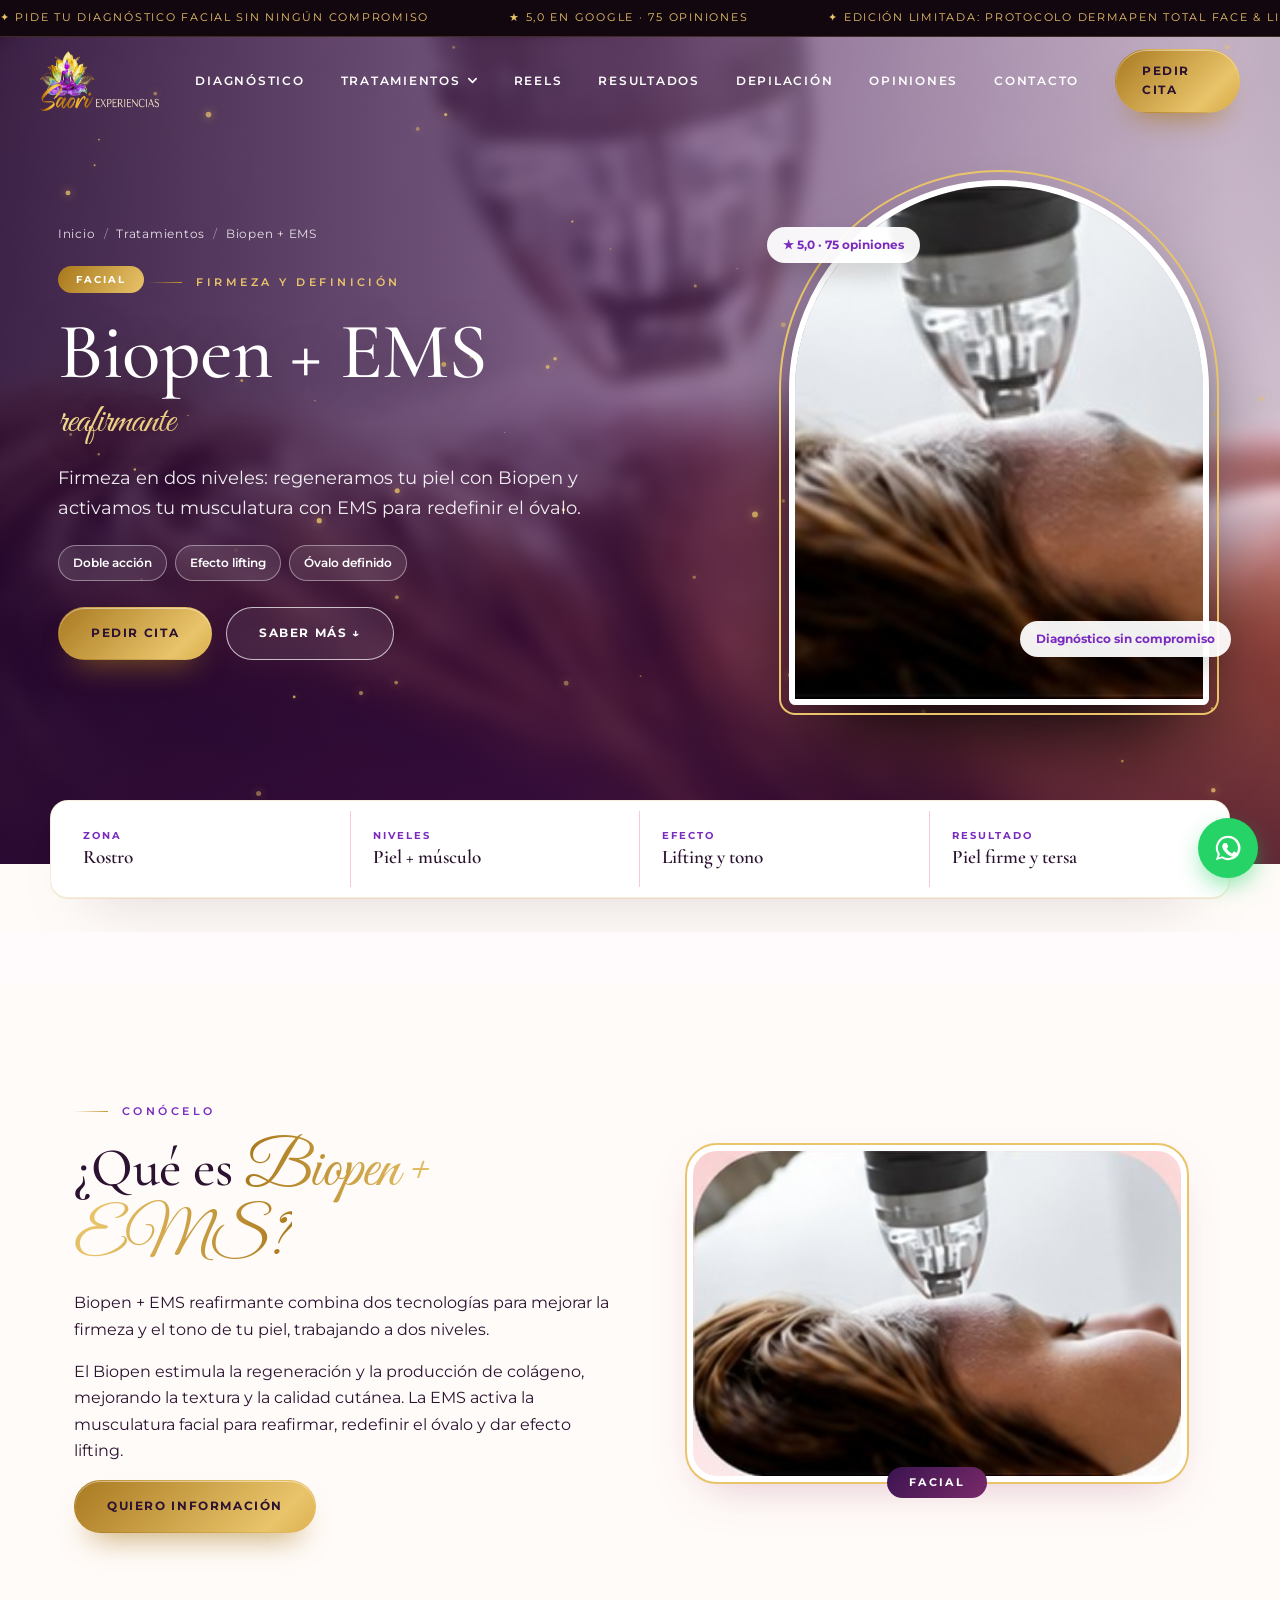
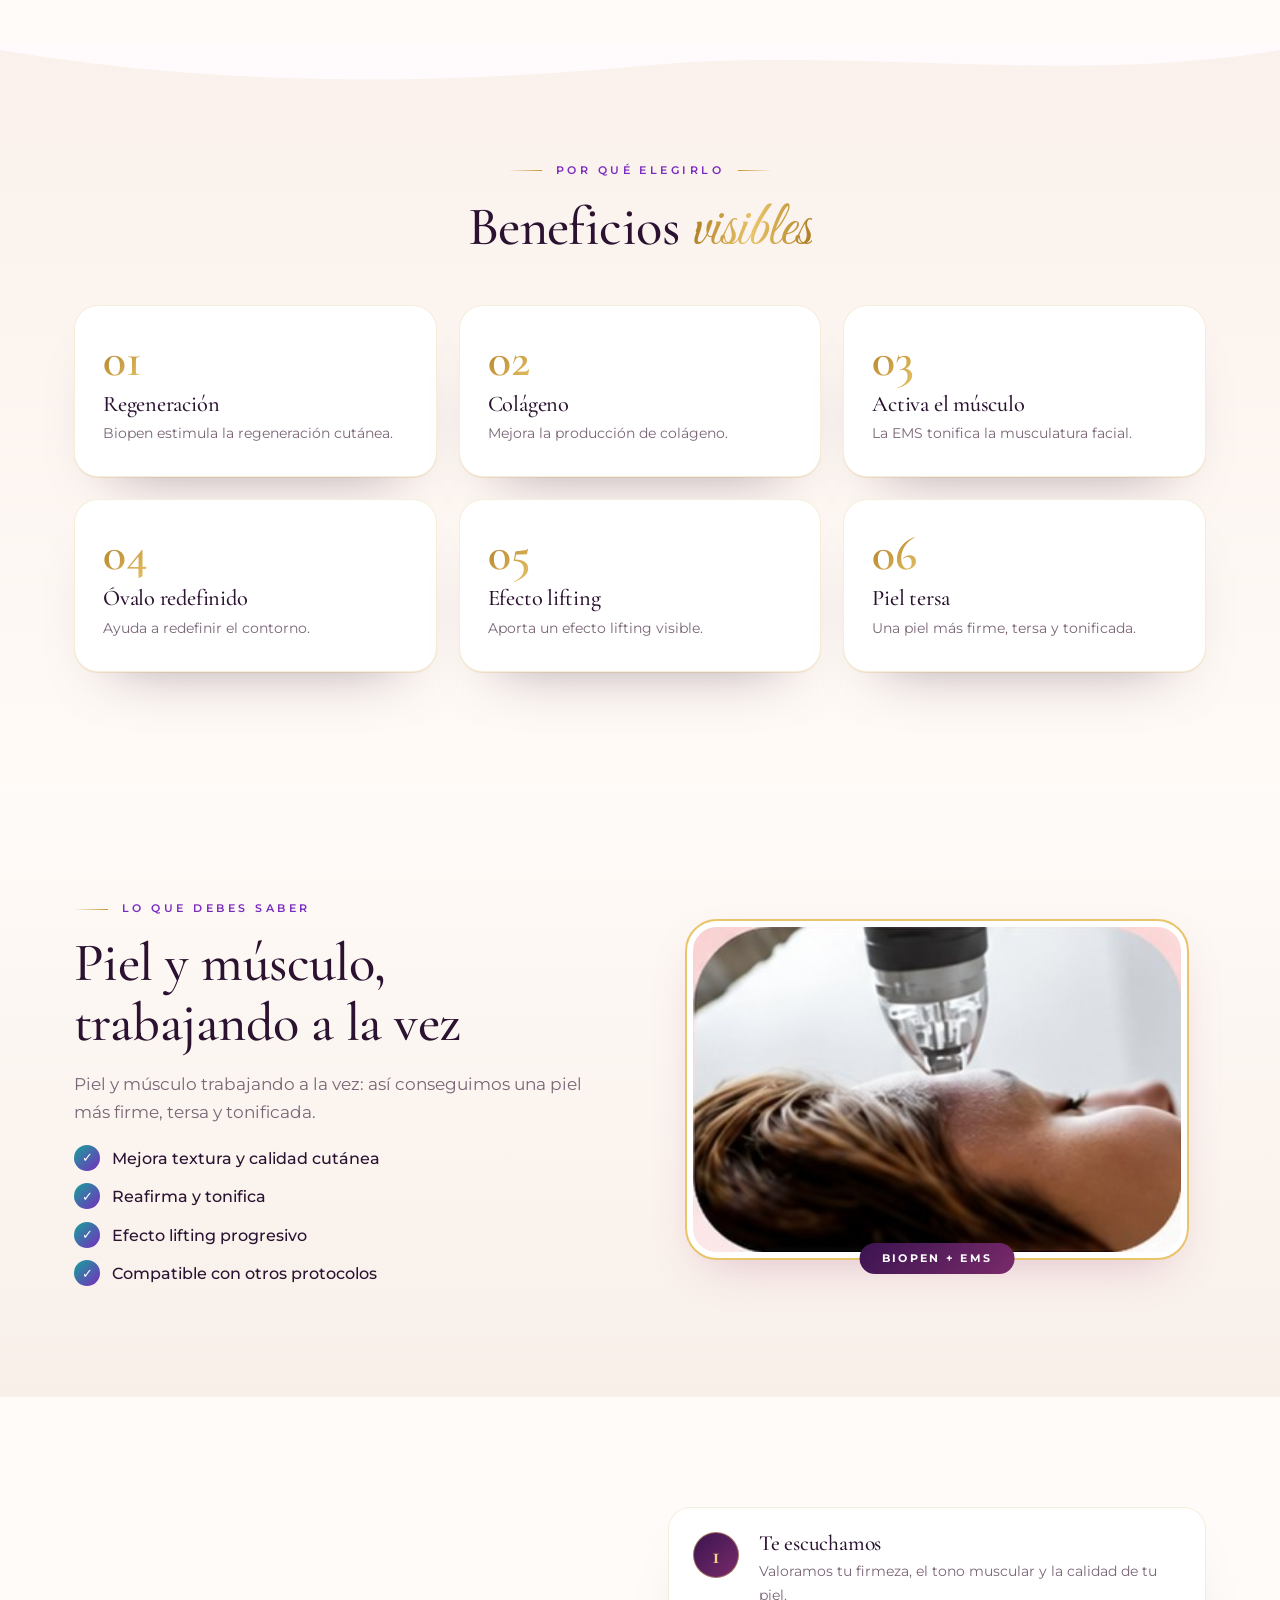
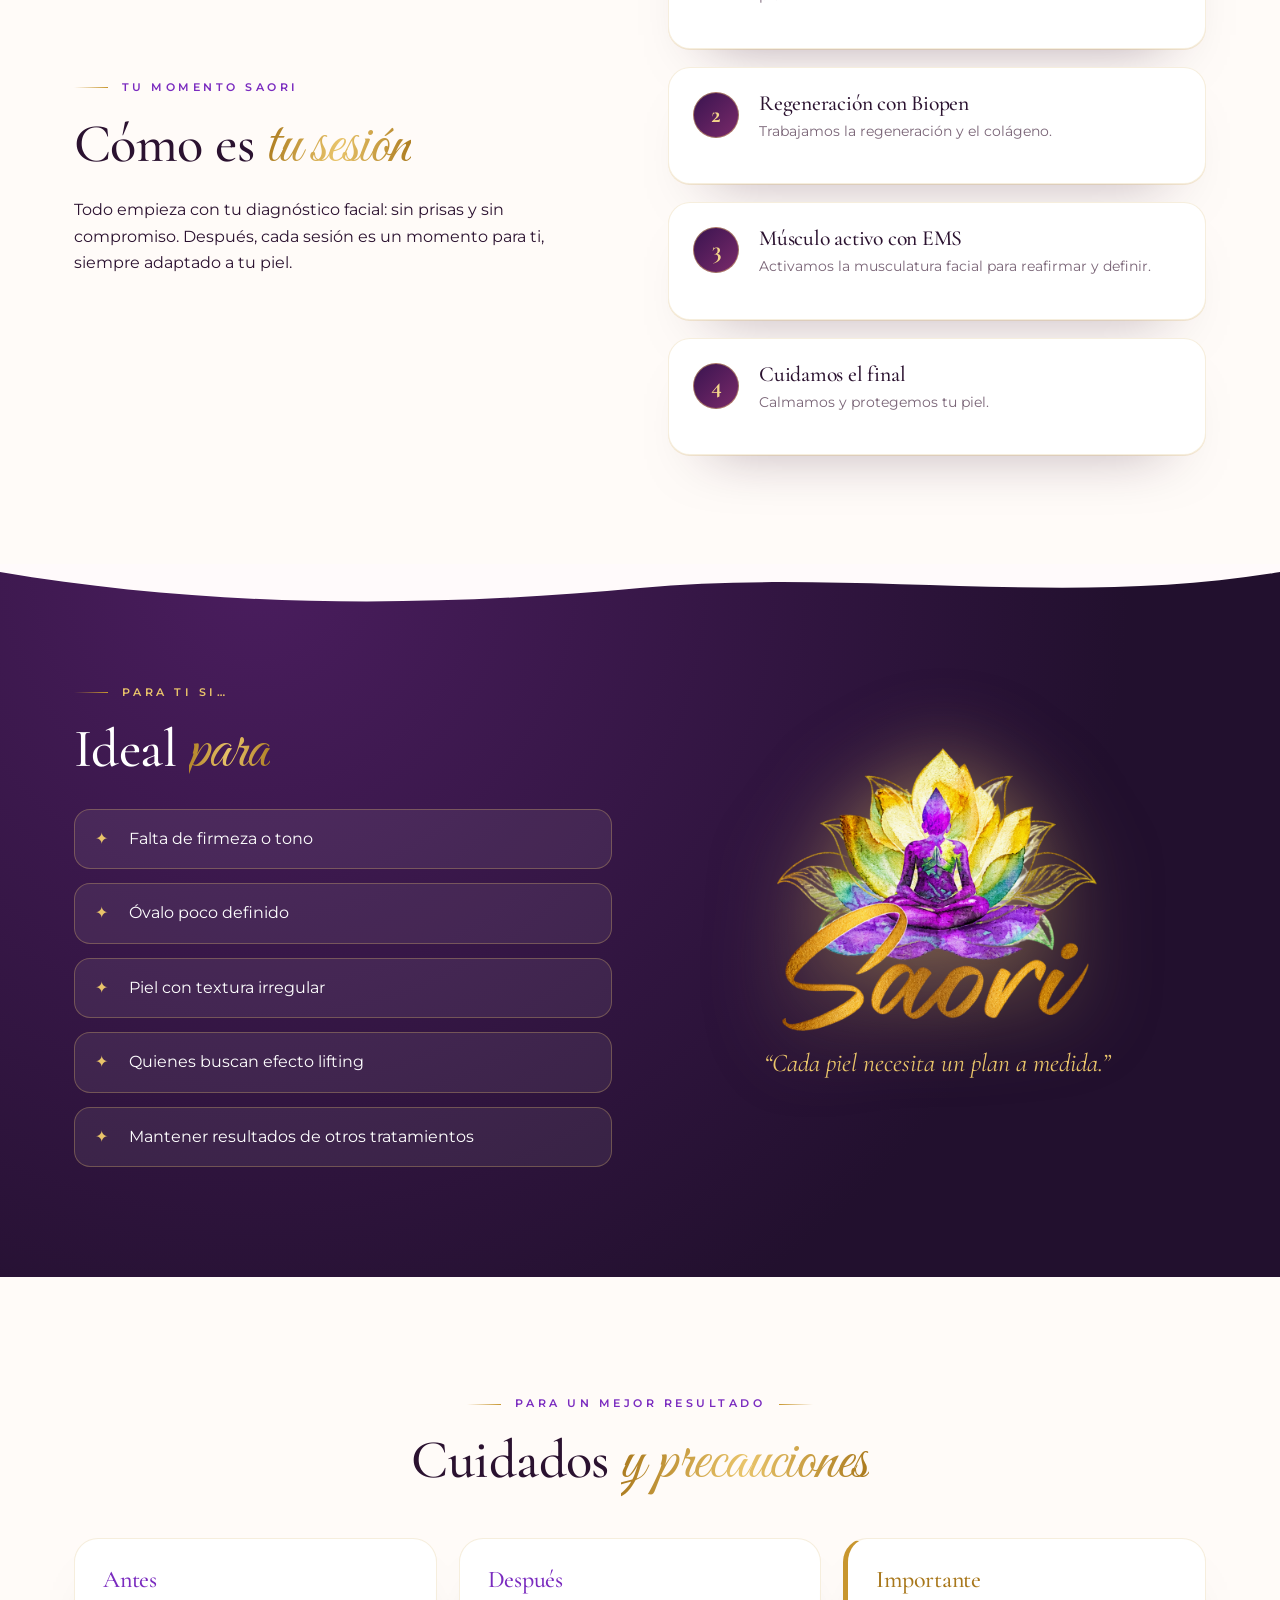
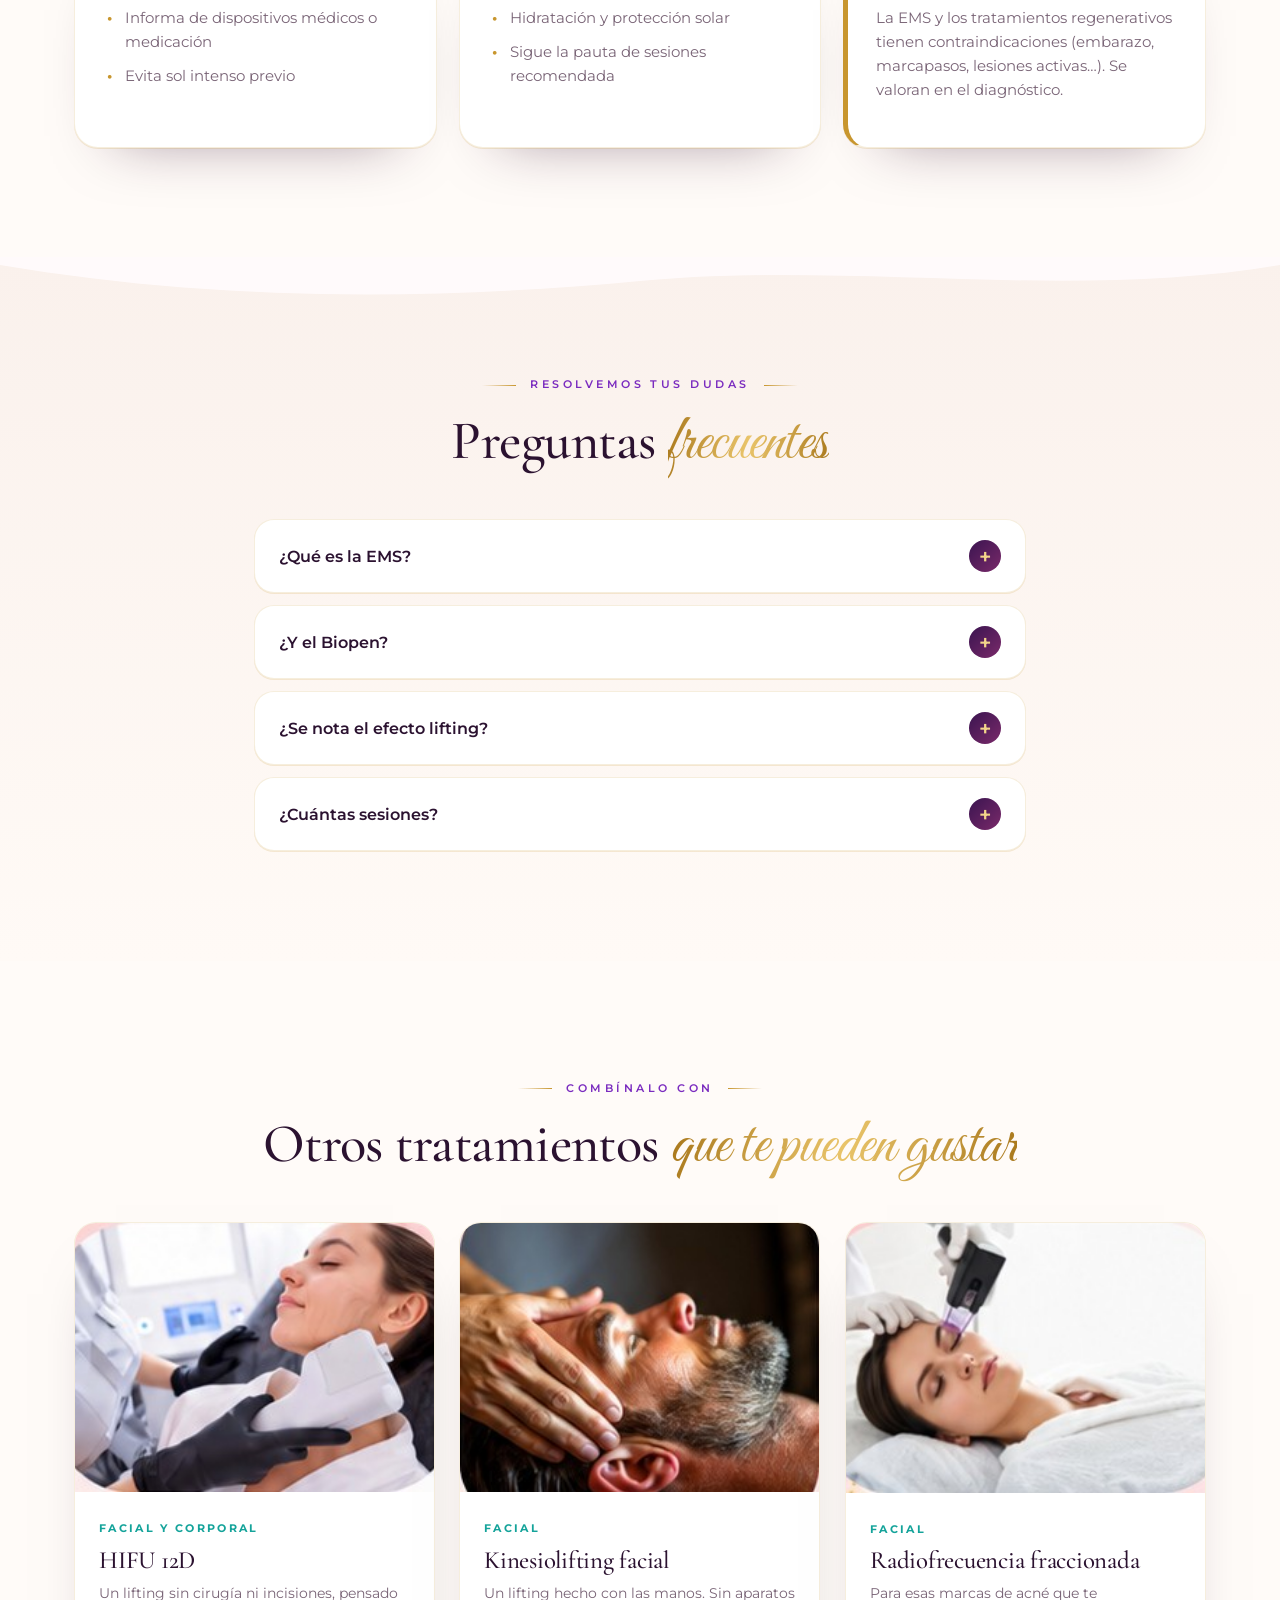
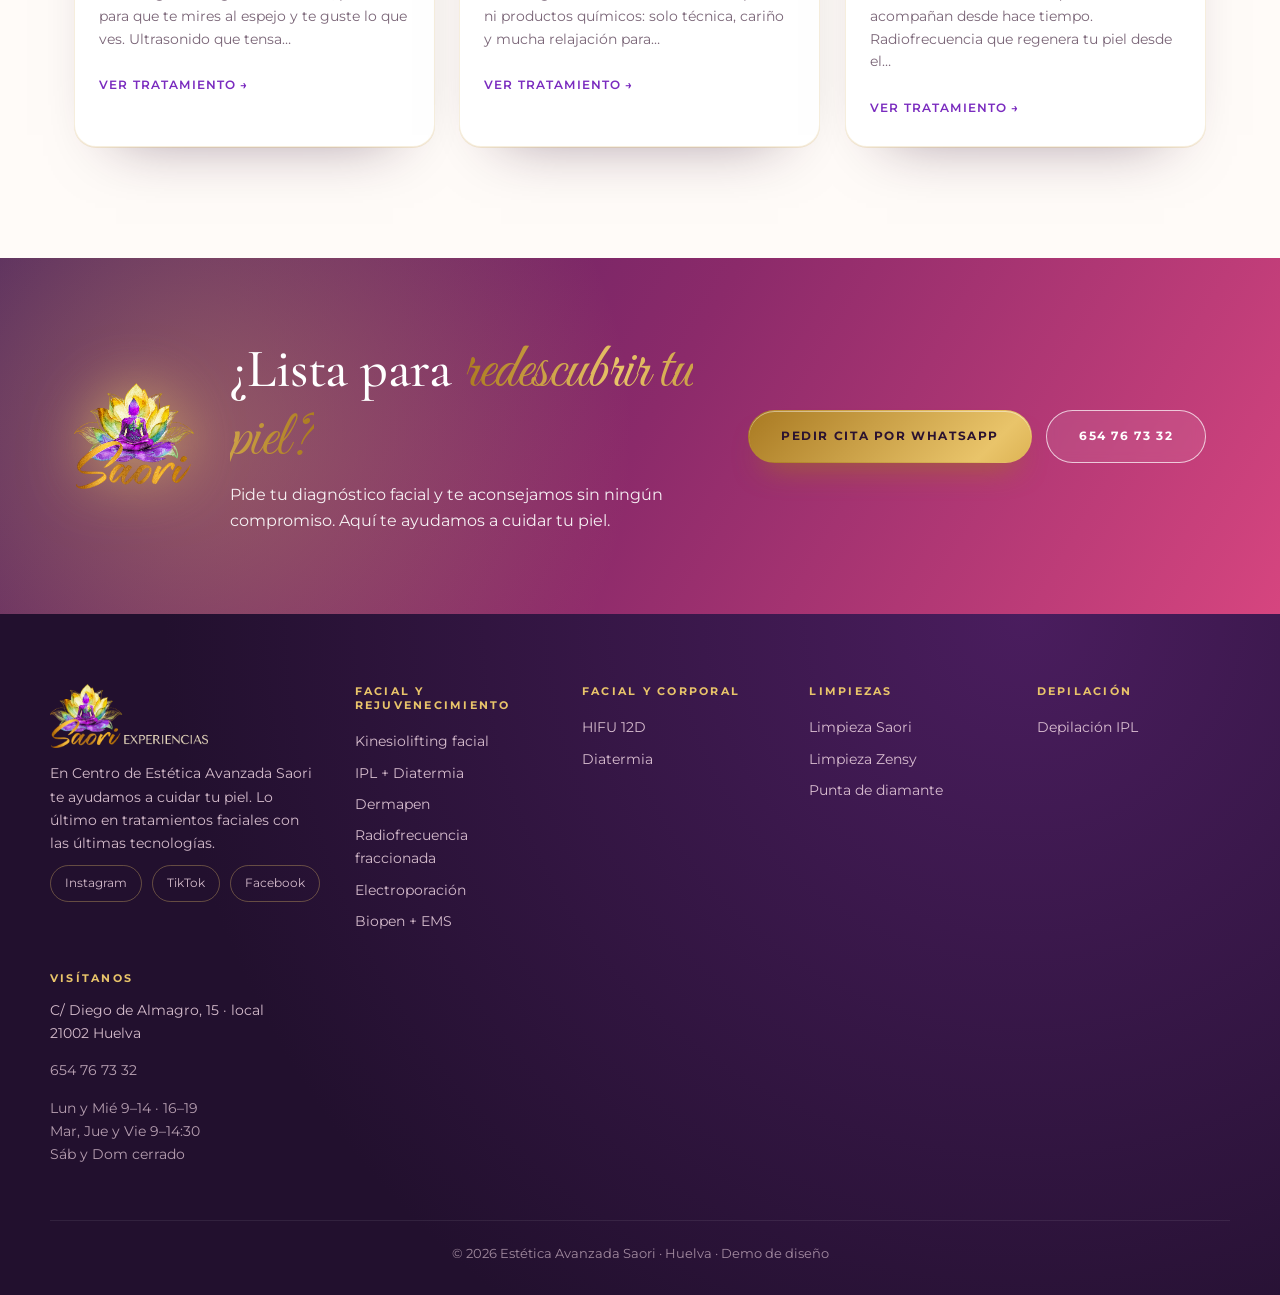
==== commit 7dc63afb: "Visor de vídeo a pantalla completa y cabecera oscura al hacer scroll Co-Authored-By: Claude Sonnet 5" ====
--- a/biopen-ems.html
+++ b/biopen-ems.html
@@ -13,6 +13,7 @@
 <link rel="stylesheet" href="site.css">
 <link rel="stylesheet" href="extra.css">
 <link rel="stylesheet" href="premium.css">
+<link rel="stylesheet" href="viewer.css">
 </head>
 <body class="page-service">
 <div class="progress" id="progress"></div>
@@ -149,4 +150,5 @@
 </a>
 <script src="app.js"></script>
 <script src="premium.js"></script>
+<script src="viewer.js"></script>
 </body></html>
--- a/styles.css
+++ b/styles.css
@@ -99,8 +99,9 @@
 .card:hover::before{width:100%}
 
 /* before/after */
-.ba{position:relative;aspect-ratio:912/432;border-radius:var(--r);overflow:hidden;box-shadow:var(--shadow);user-select:none;background:#fff;border:6px solid #fff;outline:2px solid var(--gold2)}
-.ba img{position:absolute;inset:0;width:100%;height:100%;object-fit:cover}
+.ba{position:relative;aspect-ratio:1.6;border-radius:var(--r);overflow:hidden;box-shadow:var(--shadow);user-select:none;background:#fff;border:6px solid #fff;outline:2px solid var(--gold2)}
+.ba img{position:absolute;inset:0;width:100%;height:100%;object-fit:contain}
+.ba-bg{position:absolute;inset:-30px;background:#e9d9d3 center/cover;filter:blur(26px) brightness(.9);transition:background-image .3s}
 .ba-before-wrap{position:absolute;inset:0;width:50%;overflow:hidden}
 .ba-before-wrap img{width:var(--w,200%);max-width:none}
 .lbl{position:absolute;top:14px;padding:5px 14px;border-radius:999px;background:rgba(74,29,61,.78);color:#fff;font-size:.72rem;letter-spacing:.14em;text-transform:uppercase;z-index:3}
@@ -108,14 +109,35 @@
 .ba-handle{position:absolute;top:0;bottom:0;left:50%;width:3px;background:var(--gold2);z-index:4;transform:translateX(-50%);pointer-events:none}
 .ba-handle span{position:absolute;top:50%;left:50%;transform:translate(-50%,-50%);width:46px;height:46px;border-radius:50%;background:linear-gradient(135deg,var(--gold3),var(--gold2));color:#fff;display:grid;place-items:center;font-size:1.2rem;box-shadow:0 6px 18px rgba(0,0,0,.3);animation:pulse 2s infinite}
 @keyframes pulse{50%{box-shadow:0 0 0 12px rgba(233,196,106,.25)}}
-#baRange{position:absolute;inset:0;width:100%;height:100%;opacity:0;cursor:ew-resize;z-index:5}
-
-.cases{display:flex;flex-wrap:wrap;gap:8px;margin-top:1.2rem}
+#baRange{position:absolute;inset:0;width:100%;height:100%;opacity:0;cursor:ew-resize;z-index:5;touch-action:pan-y;margin:0}
+
+.cases{display:grid;grid-template-columns:repeat(3,1fr);gap:10px;margin-top:1.4rem;max-width:460px}
 .case{padding:8px 16px;border-radius:999px;border:1.5px solid var(--rose3);background:#fff;color:var(--ink);font:600 .78rem 'Montserrat';cursor:pointer;transition:.25s}
 .case:hover{border-color:var(--gold)}
 .case.on{background:linear-gradient(120deg,var(--violet),var(--pink));color:#fff;border-color:transparent}
 .case-note{margin-top:1rem;font-weight:600;color:var(--violet);min-height:3.2em}
 .ba{margin-inline:auto;transition:aspect-ratio .3s}
+
+/* antes / después v2 */
+.case{position:relative;display:block;padding:0;border-radius:14px;overflow:hidden;aspect-ratio:4/3;border:2px solid transparent;background:var(--rose3);box-shadow:0 4px 14px rgba(74,29,61,.12)}
+.case img{width:100%;height:100%;object-fit:cover;display:block;transition:transform .5s,filter .3s;filter:saturate(.85) brightness(.95)}
+.case span{position:absolute;inset:auto 0 0 0;padding:16px 8px 7px;color:#fff;font:700 .66rem 'Montserrat';letter-spacing:.08em;text-transform:uppercase;text-align:center;background:linear-gradient(transparent,rgba(74,29,61,.85))}
+.case:hover img{transform:scale(1.07);filter:none}
+.case.on{background:var(--rose3);border-color:var(--gold2);box-shadow:0 0 0 3px rgba(233,196,106,.35),0 8px 20px rgba(74,29,61,.2)}
+.case.on img{filter:none}
+.ba-box{max-width:100%}
+.ba{transition:aspect-ratio .3s,opacity .25s}
+.ba.swap img{opacity:.35}
+.ba img{transition:opacity .25s}
+.lbl{transition:opacity .25s}
+.ba-nav{position:absolute;top:50%;transform:translateY(-50%);z-index:6;width:38px;height:38px;border-radius:50%;border:0;background:rgba(255,255,255,.85);color:var(--violet);font-size:1.5rem;line-height:1;cursor:pointer;box-shadow:0 3px 12px rgba(0,0,0,.25);display:grid;place-items:center;padding:0 0 3px;transition:.2s}
+.ba-nav:hover{background:#fff;transform:translateY(-50%) scale(1.08)}
+.ba-nav.prev{left:10px}.ba-nav.next{right:10px}
+.ba-bar{display:flex;align-items:center;justify-content:space-between;gap:12px;margin:16px auto 0;max-width:400px}
+.ba-snap{padding:9px 22px;border-radius:999px;border:1.5px solid var(--gold2);background:#fff;color:var(--violet);font:700 .72rem 'Montserrat';letter-spacing:.14em;text-transform:uppercase;cursor:pointer;transition:.25s}
+.ba-snap:hover{background:linear-gradient(120deg,var(--violet),var(--pink));color:#fff;border-color:transparent}
+.ba-count{font:600 .8rem 'Montserrat';letter-spacing:.14em;color:var(--violet)}
+@media(max-width:900px){.cases{max-width:none}.ba-nav{width:34px;height:34px}}
 
 /* zones */
 .zones{display:grid;grid-template-columns:1fr 1fr;gap:10px}
--- a/viewer.css
+++ b/viewer.css
@@ -0,0 +1,37 @@
+/* ============ visor de vídeo a pantalla completa ============ */
+.reel-shield{display:block!important}
+.reel-shield span{background:rgba(20,6,26,.55)}
+.rv{position:fixed;inset:0;z-index:400;display:grid;place-items:center;opacity:0;transition:opacity .35s}
+.rv.open{opacity:1}
+.rv[hidden]{display:none}
+.rv-bg{position:absolute;inset:0;background:radial-gradient(circle at 50% 30%,#2a0f33,#07020a 70%)}
+.rv-stage{position:relative;width:min(100vw,520px);height:100dvh;background:#000;overflow:hidden;box-shadow:0 0 0 1px rgba(233,196,106,.25),0 40px 100px -20px #000}
+@media(min-width:700px){.rv-stage{height:min(100dvh,920px);border-radius:26px}}
+.rv-stage iframe{position:absolute;inset:0;width:100%;height:100%;border:0;background:#000;opacity:0;transition:opacity .6s}
+.rv-stage iframe.on{opacity:1}
+.rv-load{position:absolute;inset:0;display:grid;place-items:center;align-content:center;gap:14px;color:#f6e8c8;font:600 .72rem 'Montserrat';letter-spacing:.2em;text-transform:uppercase;transition:opacity .5s}
+.rv-load.off{opacity:0;pointer-events:none}
+.rv-load i{width:42px;height:42px;border-radius:50%;border:2px solid rgba(233,196,106,.25);border-top-color:var(--gold2);animation:spin .9s linear infinite}
+.rv-x{position:absolute;top:max(14px,env(safe-area-inset-top));right:14px;z-index:5;width:46px;height:46px;border-radius:50%;border:1px solid rgba(233,196,106,.55);background:rgba(10,3,12,.72);color:#fff;font-size:1.1rem;cursor:pointer;backdrop-filter:blur(10px)}
+.rv-nav{position:absolute;top:50%;z-index:5;width:46px;height:46px;margin-top:-23px;border-radius:50%;border:1px solid rgba(233,196,106,.55);background:rgba(10,3,12,.6);color:var(--gold2);font-size:1.7rem;line-height:1;cursor:pointer;backdrop-filter:blur(10px)}
+.rv-prev{left:max(10px,calc((100vw - 520px)/2 - 64px))}.rv-next{right:max(10px,calc((100vw - 520px)/2 - 64px))}
+@media(max-width:600px){.rv-nav{top:auto;bottom:calc(86px + env(safe-area-inset-bottom));margin:0;width:42px;height:42px}.rv-prev{left:10px}.rv-next{right:10px}}
+.rv-cap{position:absolute;left:0;right:0;bottom:0;z-index:4;padding:34px 70px calc(14px + env(safe-area-inset-bottom));display:grid;gap:4px;text-align:center;pointer-events:none;background:linear-gradient(0deg,rgba(7,2,10,.92),transparent)}
+.rv-cap b{font:600 1.15rem 'Cormorant Garamond',serif;color:#fff}
+.rv-cap a{pointer-events:auto;font:600 .7rem 'Montserrat';letter-spacing:.06em;color:var(--gold2)}
+.rv .rv-cap{max-width:520px;margin:0 auto}
+
+/* ============ cabecera: oscura y elegante al hacer scroll ============ */
+.site-top .lg-light{display:none!important}
+.site-top .lg-dark{display:block!important}
+.site-top.scrolled .hdr,.site-top.menu-open .hdr{background:rgba(20,6,26,.9);backdrop-filter:blur(18px) saturate(1.3);-webkit-backdrop-filter:blur(18px) saturate(1.3);color:#f6ead0;border-bottom:1px solid rgba(233,196,106,.3);box-shadow:0 18px 40px -24px rgba(0,0,0,.7)}
+.site-top.scrolled .dnav>a:hover,.site-top.scrolled .mega-btn:hover{color:var(--gold2)}
+.site-top.scrolled .dnav>a::before,.site-top.scrolled .mega-btn::before{background:linear-gradient(120deg,rgba(233,196,106,.2),rgba(214,69,127,.15))}
+.site-top.scrolled .burger{border-color:rgba(233,196,106,.6)}
+.site-top.scrolled .topbar{display:none}
+.hdr{color:#f6ead0}
+.site-top.is-dark:not(.scrolled):not(.menu-open) .hdr{color:#fff}
+.hdr-in{padding-block:12px}
+.rv[data-net="ig"] .rv-stage iframe{top:-58px;height:calc(100% + 58px)}
+.rv[data-net="ig"] .rv-cap{background:linear-gradient(0deg,#07020a 68%,transparent);padding-top:100px}
+.rv-cap{padding-left:20px;padding-right:20px}
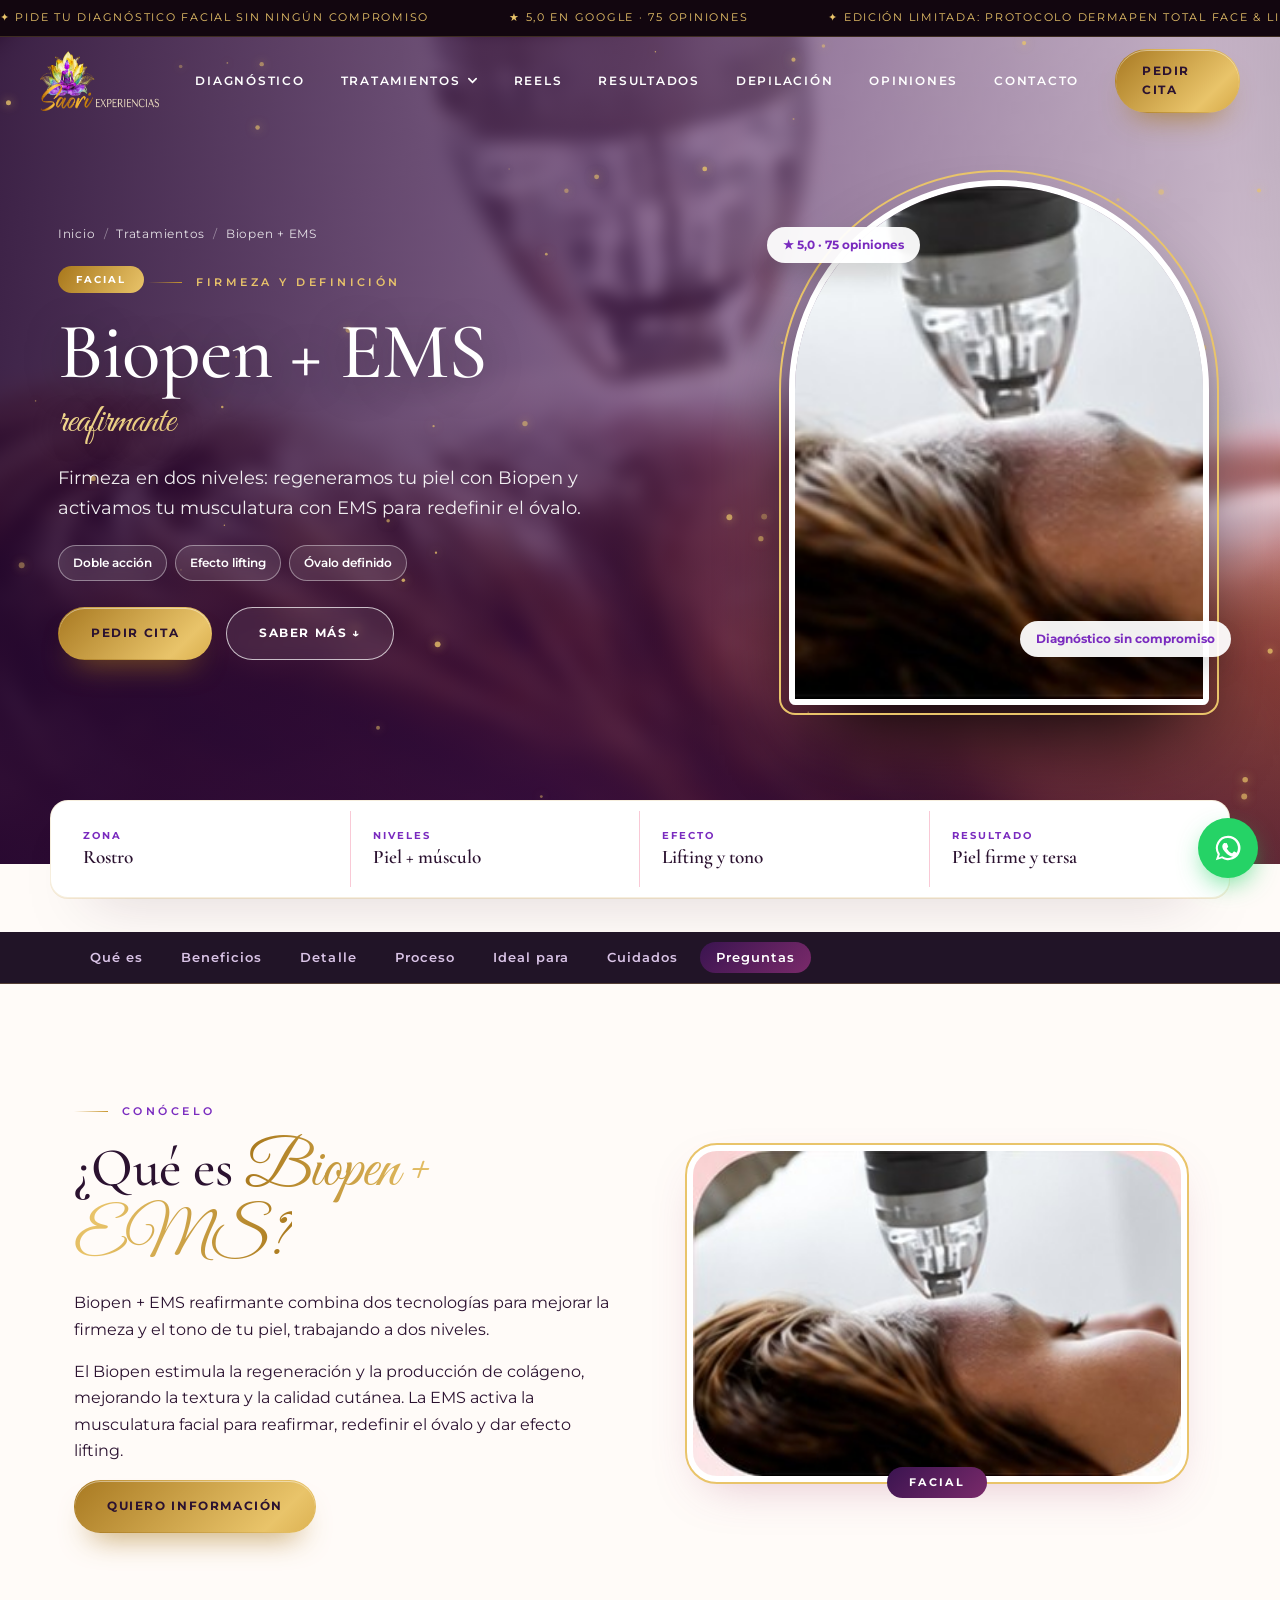
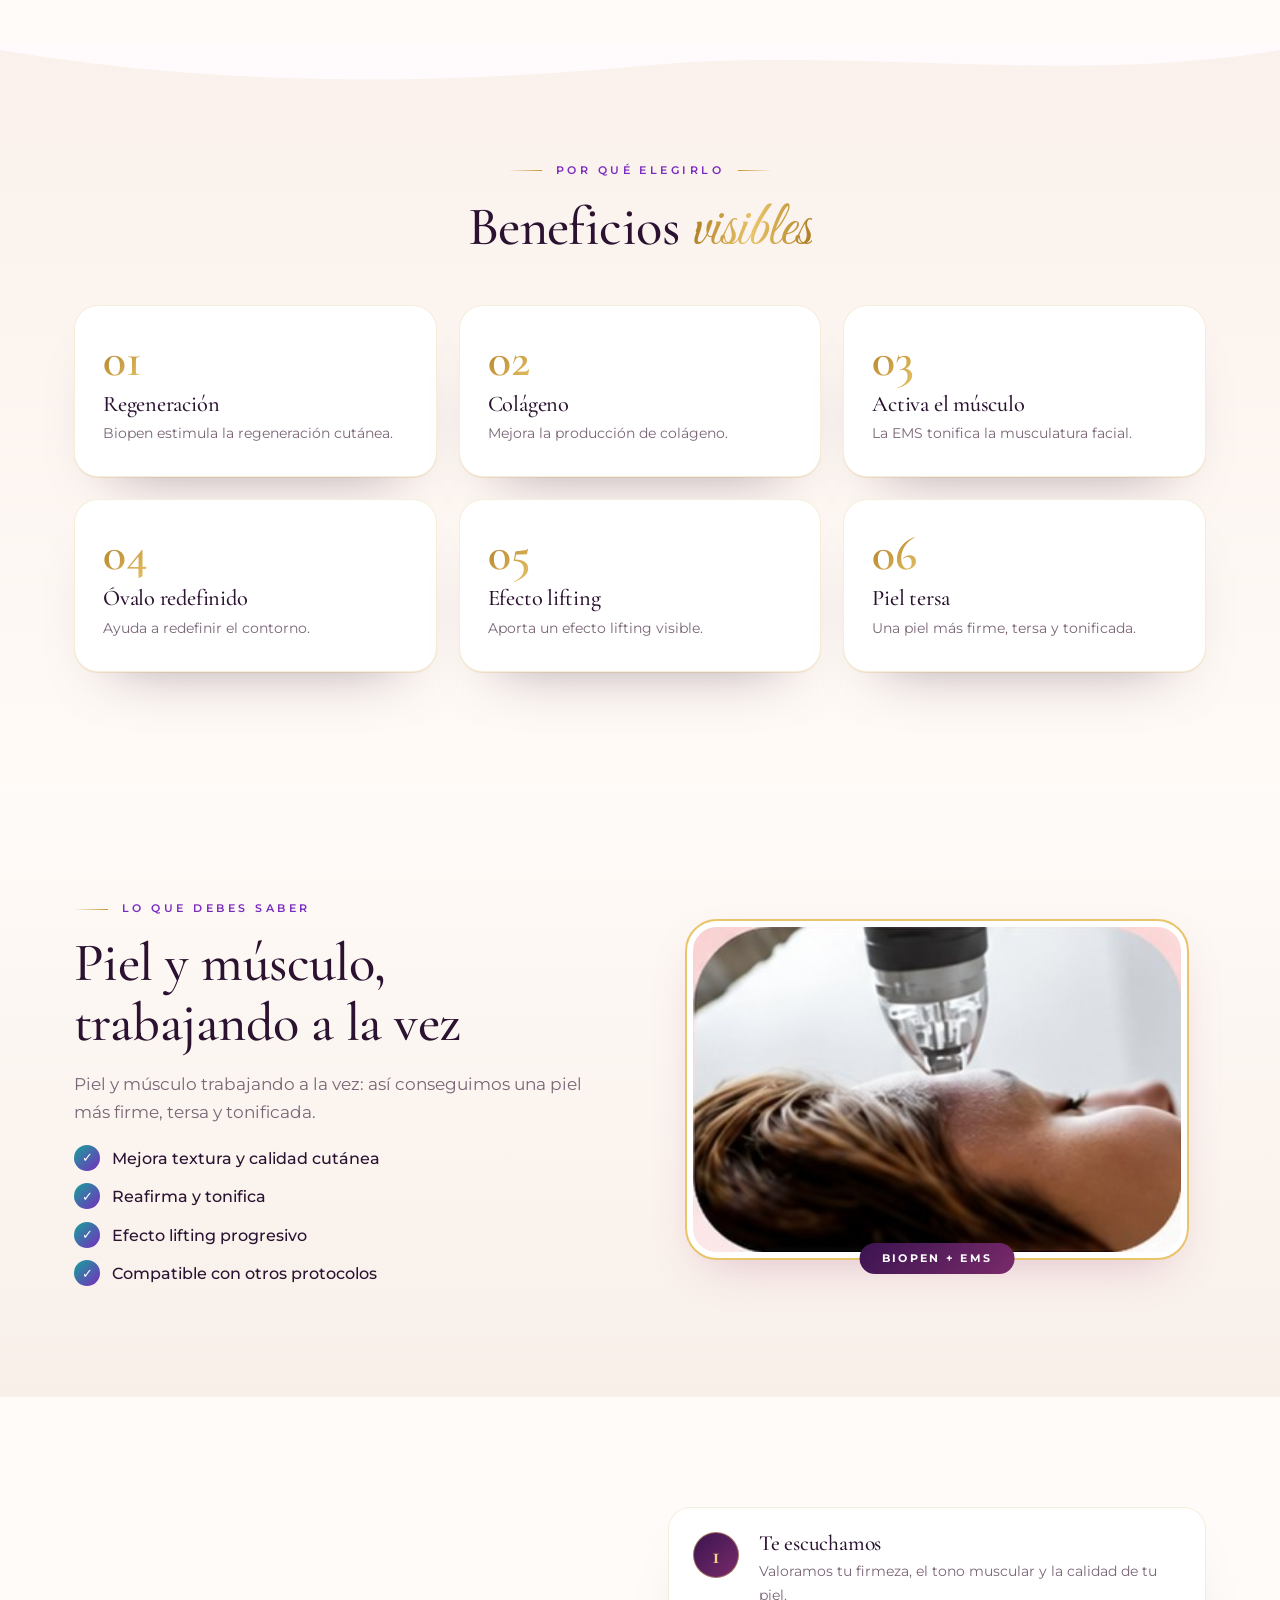
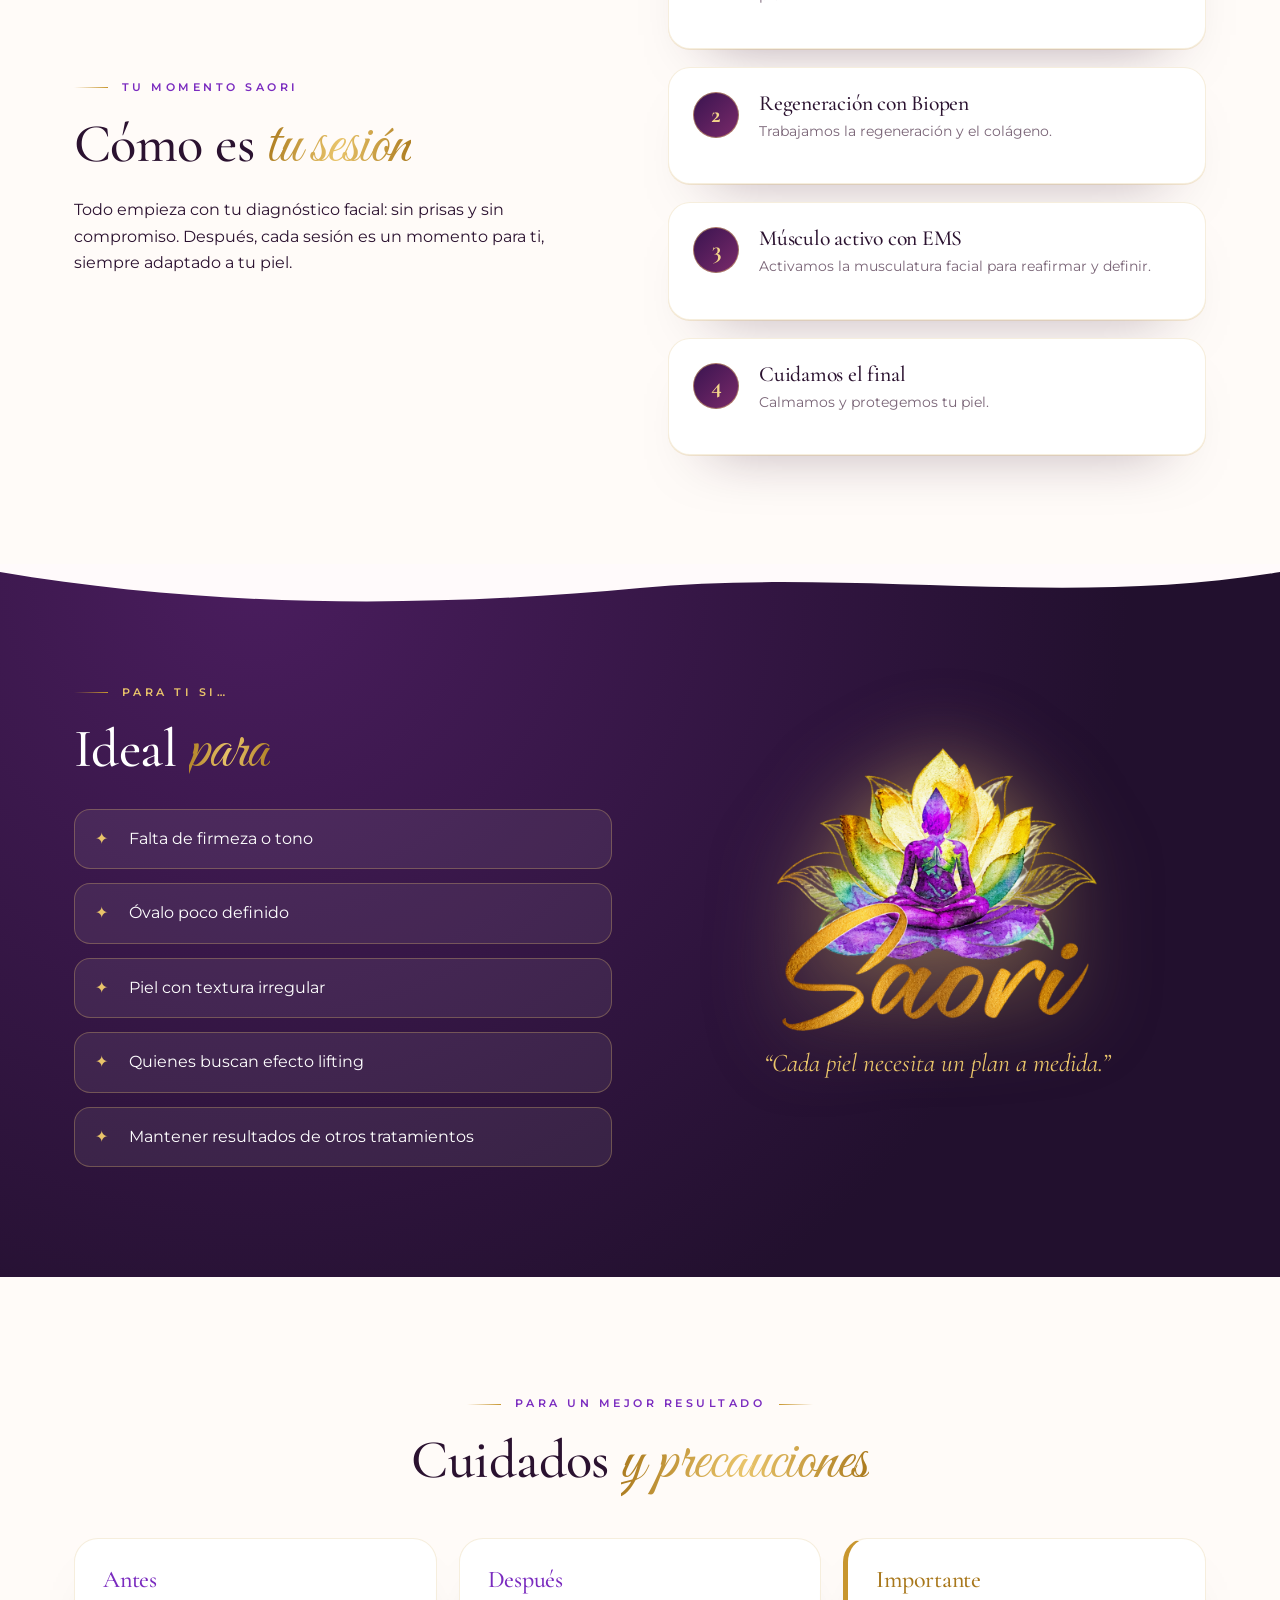
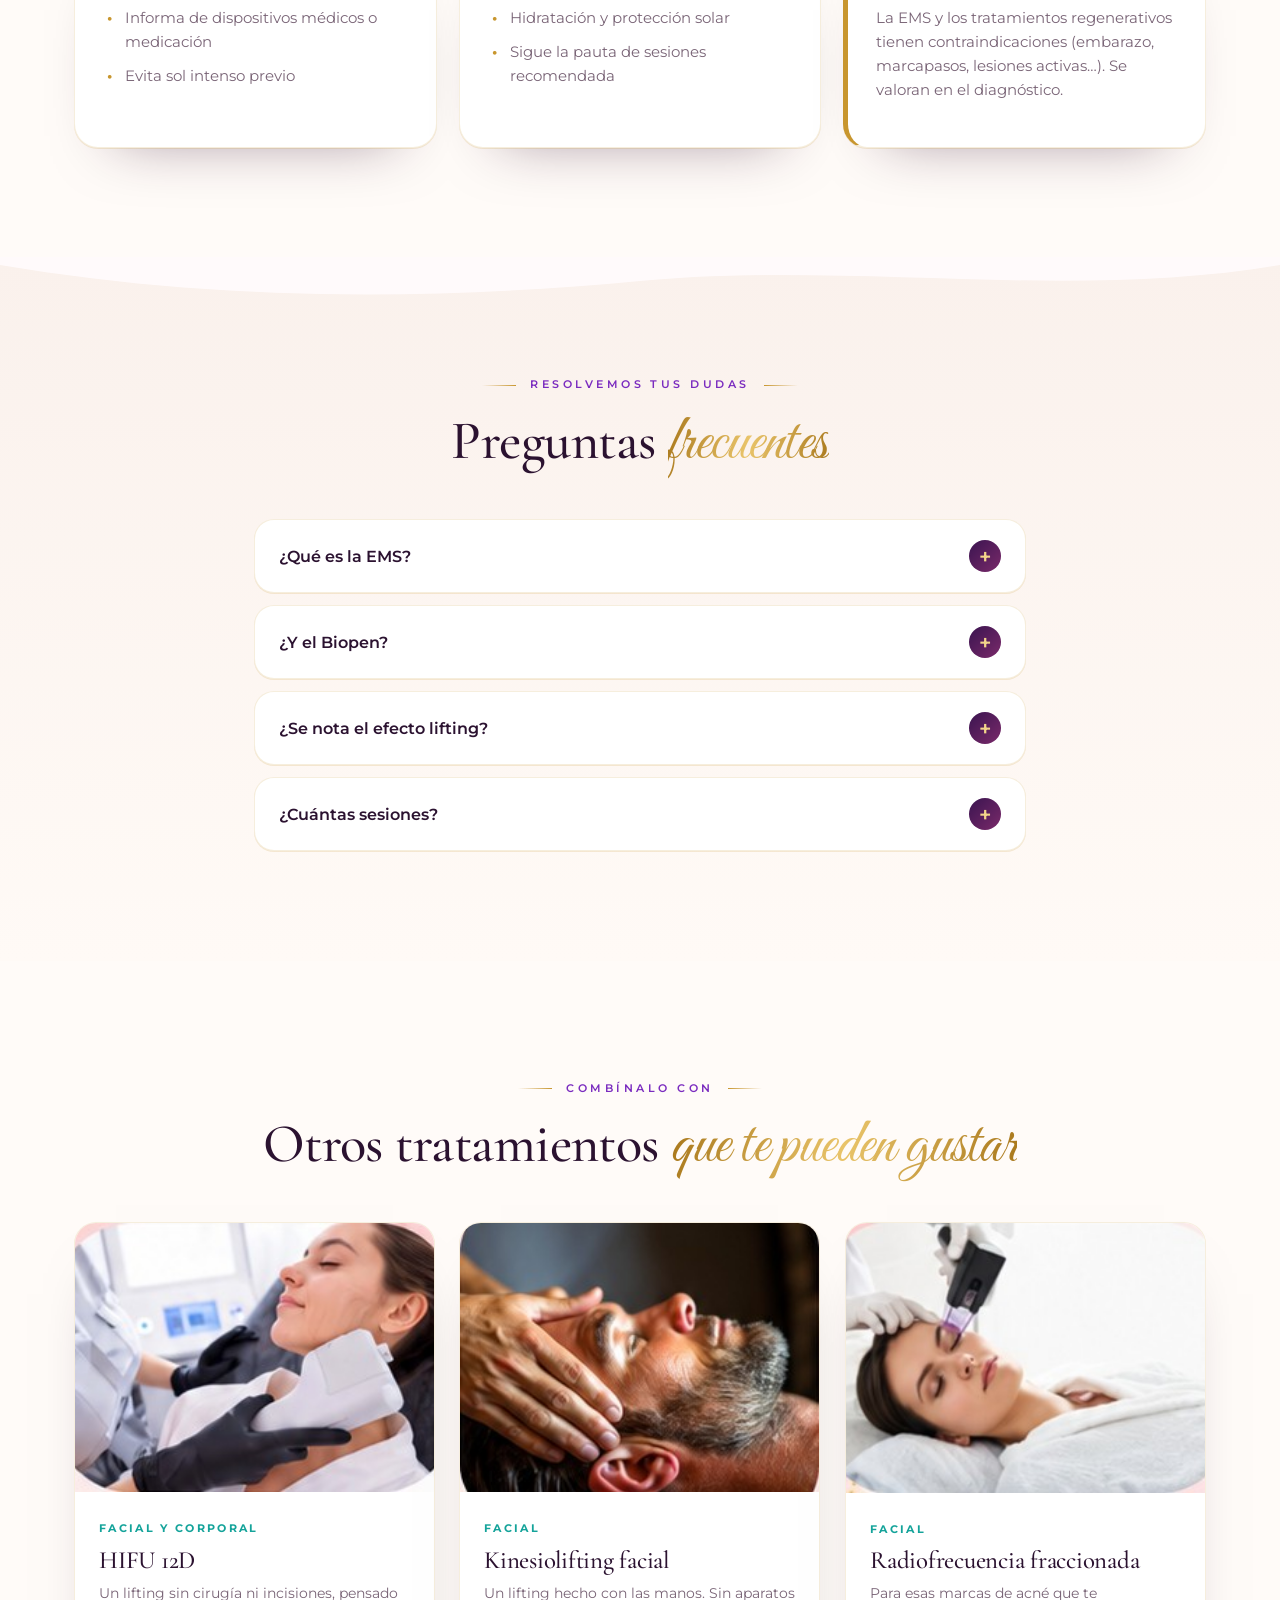
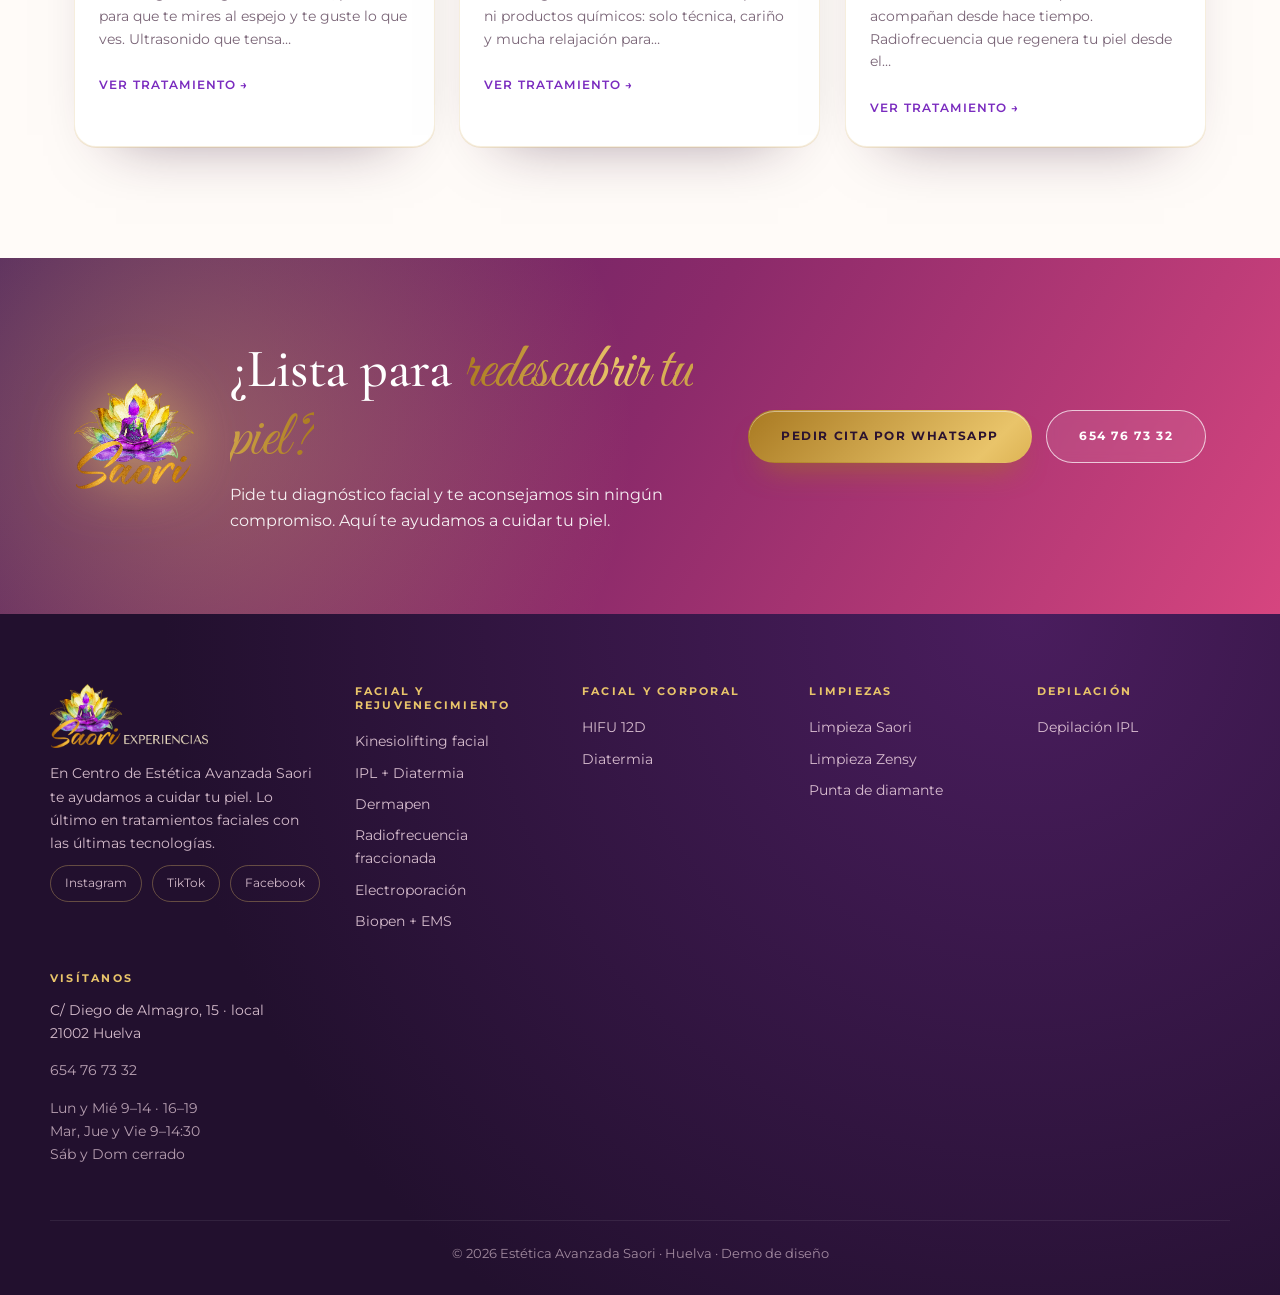
==== commit e703c9f7: "Reels con diseño de móviles inclinados y visor a pantalla completa para Instagram Co-Authored-By: Cl" ====
--- a/biopen-ems.html
+++ b/biopen-ems.html
@@ -14,6 +14,7 @@
 <link rel="stylesheet" href="extra.css">
 <link rel="stylesheet" href="premium.css">
 <link rel="stylesheet" href="viewer.css">
+<link rel="stylesheet" href="reelstyle.css">
 </head>
 <body class="page-service">
 <div class="progress" id="progress"></div>
--- a/viewer.css
+++ b/viewer.css
@@ -35,3 +35,14 @@
 .rv[data-net="ig"] .rv-stage iframe{top:-58px;height:calc(100% + 58px)}
 .rv[data-net="ig"] .rv-cap{background:linear-gradient(0deg,#07020a 68%,transparent);padding-top:100px}
 .rv-cap{padding-left:20px;padding-right:20px}
+
+/* TikTok en el visor: portada + play */
+.rv-tt{position:absolute;inset:0;display:none;z-index:3;background:#000}
+.rv-tt.show{display:block}
+.rv-tt img{width:100%;height:100%;object-fit:cover}
+.rv-shade{position:absolute;inset:0;background:linear-gradient(180deg,rgba(7,2,10,.35),transparent 30%,rgba(7,2,10,.85))}
+.rv-play{position:absolute;left:50%;top:46%;width:92px;height:92px;margin:-46px 0 0 -46px;border-radius:50%;border:0;background:rgba(255,255,255,.94);cursor:pointer;animation:ping2 2.4s infinite}
+.rv-play::after{content:"";position:absolute;left:36px;top:27px;border-left:30px solid var(--violet);border-top:19px solid transparent;border-bottom:19px solid transparent}
+.rv-out{position:absolute;left:50%;bottom:120px;transform:translateX(-50%);padding:11px 22px;border-radius:999px;border:1px solid rgba(255,255,255,.6);background:rgba(20,6,26,.6);color:#fff;font:700 .72rem 'Montserrat';letter-spacing:.1em;text-transform:uppercase;backdrop-filter:blur(8px);white-space:nowrap}
+.rv-stage iframe{background:#fff}
+.rv[data-net="tt"] .rv-stage iframe{background:#fff}
--- a/reelstyle.css
+++ b/reelstyle.css
@@ -0,0 +1,89 @@
+/* ============================================================
+   REELS · móviles inclinados, anillo "PLAY REEL", ecualizador
+   ============================================================ */
+.reels-sec{background:radial-gradient(ellipse at 50% 0%,#3d1749,#1b0b22 55%,#0e050f);overflow:hidden;isolation:isolate;color:#fff}
+.reels-sec::before{content:"";position:absolute;left:50%;top:58%;width:min(900px,90vw);height:min(900px,90vw);transform:translate(-50%,-50%);background:radial-gradient(circle,rgba(233,196,106,.22),transparent 62%);filter:blur(20px);z-index:-1;animation:glow 7s ease-in-out infinite}
+@keyframes glow{50%{opacity:.6;transform:translate(-50%,-50%) scale(1.08)}}
+.reel-bg-text{position:absolute;left:50%;top:52%;transform:translate(-50%,-50%);font:500 clamp(9rem,28vw,26rem)/1 'Cormorant Garamond',serif;letter-spacing:.04em;color:transparent;-webkit-text-stroke:1px rgba(233,196,106,.16);white-space:nowrap;z-index:-1;pointer-events:none;user-select:none}
+.reels-sec .head h2{color:#fff}
+.reels-sec .head .muted{color:#d9c3e6}
+.reels-sec .head .eyebrow{color:var(--gold2)}
+.reels-sec .reels-foot .btn-ghost{border-color:rgba(233,196,106,.6);color:#fff}
+.reels-sec .reels-foot .btn-ghost:hover{background:var(--gold2);color:#2b1230}
+.reels-sec .rail-btn{display:none}
+
+/* fila de reels */
+.reels-sec .reel-row{display:flex;justify-content:center;align-items:flex-start;flex-wrap:wrap;gap:clamp(24px,3.4vw,52px);padding:26px 24px 12px;overflow:visible;scroll-snap-type:none;cursor:default}
+.reel{flex:none;margin:0;width:min(250px,100%);scroll-snap-align:center;transition:transform .6s cubic-bezier(.2,.8,.2,1)}
+.reels-sec .reel-row .reel:nth-child(even){margin-top:56px}
+.reel.tilt-l{transform:rotate(-3deg)}
+.reel.tilt-r{transform:rotate(3deg)}
+.reel:hover{transform:rotate(0) translateY(-10px)}
+
+/* móvil */
+.reels-sec .phone,.story .phone{position:relative;width:100%;aspect-ratio:auto;border-radius:40px;padding:10px;background:linear-gradient(145deg,#463a4d,#1a0f1f);border:1px solid rgba(233,196,106,.45);box-shadow:0 40px 70px -30px #000,0 0 0 1px rgba(255,255,255,.04) inset;transition:none}
+.reel:hover .phone{transform:none}
+.reels-sec .phone-notch,.story .phone-notch{position:absolute;top:17px;left:50%;transform:translateX(-50%);width:80px;height:19px;border-radius:12px;background:#0e050f;z-index:7;pointer-events:none}
+.reel-play{position:relative;display:block;width:100%;aspect-ratio:9/16;border:0;padding:0;border-radius:31px;overflow:hidden;background:#000;cursor:pointer;color:#fff;text-align:left;font-family:'Montserrat',sans-serif}
+.reel-play img{width:100%;height:100%;object-fit:cover;transition:transform 1s cubic-bezier(.2,.8,.2,1),filter .4s}
+.reel-play:hover img{transform:scale(1.07);filter:brightness(.78)}
+.reel-play::after{content:"";position:absolute;inset:0;background:linear-gradient(180deg,rgba(14,5,15,.45),transparent 26%,transparent 42%,rgba(14,5,15,.94))}
+.reel-credit{position:absolute;left:20px;top:46px;z-index:6;display:grid;gap:2px;padding:6px 11px;border-radius:14px;background:rgba(14,5,15,.62);backdrop-filter:blur(8px);-webkit-backdrop-filter:blur(8px);border:1px solid rgba(233,196,106,.3);pointer-events:none;max-width:72%}
+.reel-credit b{font:600 .88rem/1.1 'Cormorant Garamond',serif;letter-spacing:.1em;text-transform:uppercase;color:#fff}
+.reel-credit i{font:500 .66rem/1 'Montserrat',sans-serif;font-style:normal;color:var(--gold2);letter-spacing:.04em}
+.reel-ring{position:absolute;left:50%;top:44%;width:96px;height:96px;margin:-48px;z-index:3;display:grid;place-items:center}
+.reel-ring>svg{position:absolute;inset:0;width:100%;height:100%;animation:spin 14s linear infinite}
+.reel-ring text{font:600 10px 'Montserrat',sans-serif;letter-spacing:.2em;fill:#fff}
+.reel-ring i{width:52px;height:52px;border-radius:50%;background:linear-gradient(135deg,#a97a22,#e9c46a);color:#2b1230;display:grid;place-items:center;box-shadow:0 0 0 0 rgba(233,196,106,.6);animation:pulseC 2.4s infinite;transition:transform .3s}
+.reel-ring i svg{width:22px;height:22px;margin-left:3px}
+.reel-play:hover .reel-ring i{transform:scale(1.12)}
+@keyframes pulseC{70%{box-shadow:0 0 0 18px rgba(233,196,106,0)}}
+.reel-eq{position:absolute;right:20px;top:54px;z-index:3;display:flex;gap:3px;align-items:flex-end;height:18px}
+.reel-eq b{width:3px;background:var(--gold2);border-radius:2px;animation:eq 1s ease-in-out infinite}
+.reel-eq b:nth-child(1){height:60%}.reel-eq b:nth-child(2){height:100%;animation-delay:.2s}.reel-eq b:nth-child(3){height:45%;animation-delay:.4s}.reel-eq b:nth-child(4){height:80%;animation-delay:.1s}
+@keyframes eq{50%{transform:scaleY(.35)}}
+.reel-play .reel-meta{position:absolute;left:0;right:0;bottom:0;padding:0 18px 22px;z-index:3;display:grid;gap:6px;text-align:left}
+.reel-meta em{font:600 .6rem/1 'Montserrat',sans-serif;letter-spacing:.2em;text-transform:uppercase;font-style:normal;color:var(--gold2);display:flex;align-items:center;gap:8px}
+.reel-meta .rec{width:7px;height:7px;border-radius:50%;background:#e0476b;animation:blink 1.4s infinite}
+@keyframes blink{50%{opacity:.25}}
+.reel-play .reel-meta strong{font:600 1.15rem/1.1 'Cormorant Garamond',serif;letter-spacing:.02em;text-transform:uppercase}
+.reel-meta small{font-size:.72rem;color:#e6d9ee}
+.reel figcaption{padding:22px 6px 0;display:grid;gap:8px;text-align:center}
+.reel figcaption span{color:#d9c3e6;font-size:.86rem;line-height:1.5}
+.reel-by{font:600 .68rem 'Montserrat',sans-serif;letter-spacing:.18em;text-transform:uppercase;color:#cfc0d6}
+.reel-by a{color:var(--gold2);border-bottom:1px solid currentColor;padding-bottom:2px}
+.reel .link-arrow{justify-self:center;font:700 .68rem 'Montserrat',sans-serif;letter-spacing:.16em;text-transform:uppercase;color:var(--gold2);border-bottom:1px solid currentColor;padding-bottom:3px}
+.reel .link-arrow:hover,.reel-by a:hover{color:#fff}
+.story-reel .reel{width:min(280px,100%)}
+.story .reel figcaption span{color:#d9c3e6}
+
+/* navegación del carrusel en móvil: tono oscuro */
+.reels-sec .rail-nav button{background:rgba(255,255,255,.07);color:var(--gold2);border-color:rgba(233,196,106,.45);box-shadow:none}
+.reels-sec .rail-count{color:#e8d8f0}
+.reels-sec .rail-dots i{background:rgba(255,255,255,.25)}
+.reels-sec .rail-dots i.on{background:linear-gradient(90deg,var(--gold),var(--gold2))}
+.reels-sec .rail-dots{margin-bottom:14px}
+
+@media(max-width:960px){
+  .reels-sec .rail.reel-row{flex-wrap:nowrap;justify-content:flex-start;overflow-x:auto;scroll-snap-type:x mandatory;padding:26px calc((100vw - min(74vw,290px))/2) 40px;gap:20px;cursor:grab;-webkit-overflow-scrolling:touch}
+  .reels-sec .rail.reel-row .reel{width:min(74vw,290px)}
+  .reels-sec .reel-row .reel:nth-child(even){margin-top:0}
+  .reel.tilt-l,.reel.tilt-r{transform:none}
+  .reels-sec .reels-grid.reel-row{flex-wrap:wrap;justify-content:center;overflow:visible;padding-inline:18px}
+  .reels-sec .reels-grid.reel-row .reel{width:min(82vw,290px)}
+  .reel-bg-text{font-size:36vw}
+}
+@media(prefers-reduced-motion:reduce){.reel-ring>svg,.reel-eq b,.rec,.reels-sec::before{animation:none}}
+.reels-sec .rail.reel-row,.reels-sec .reels-grid.reel-row{max-width:1120px;margin-inline:auto}
+.reel-play::after{background:linear-gradient(180deg,rgba(14,5,15,.5),transparent 22%,transparent 30%,rgba(14,5,15,.96) 74%)}
+@media(max-width:960px){.reels-sec .rail.reel-row{max-width:none}}
+
+/* ===== visor Instagram: el vídeo llena la pantalla (recorta cabecera y pie del embed) ===== */
+.rv{--W:min(100vw,520px);--vh:calc(var(--W)*1.764)}
+.rv[data-net="ig"] .rv-stage iframe{left:0;right:auto;bottom:auto;width:var(--W);height:calc(var(--W)*1.9);top:calc((100% - var(--vh))/2);transform-origin:50% 0;transform:translateY(-79.4px) scale(1.47)}
+.rv[data-net="ig"] .rv-stage::before,.rv[data-net="ig"] .rv-stage::after{content:"";position:absolute;left:0;right:0;background:#000;z-index:2;pointer-events:none}
+.rv[data-net="ig"] .rv-stage::before{top:0;height:max(0px,calc((100% - var(--vh))/2))}
+.rv[data-net="ig"] .rv-stage::after{bottom:0;height:max(0px,calc((100% - var(--vh))/2))}
+.rv[data-net="ig"] .rv-cap{background:linear-gradient(0deg,rgba(7,2,10,.92),transparent);padding-top:34px}
+.subnav{background:rgba(20,6,26,.94);border-bottom:1px solid rgba(233,196,106,.25)}
+.subnav a{color:#d9c3e6}.subnav a:hover{color:var(--gold2)}
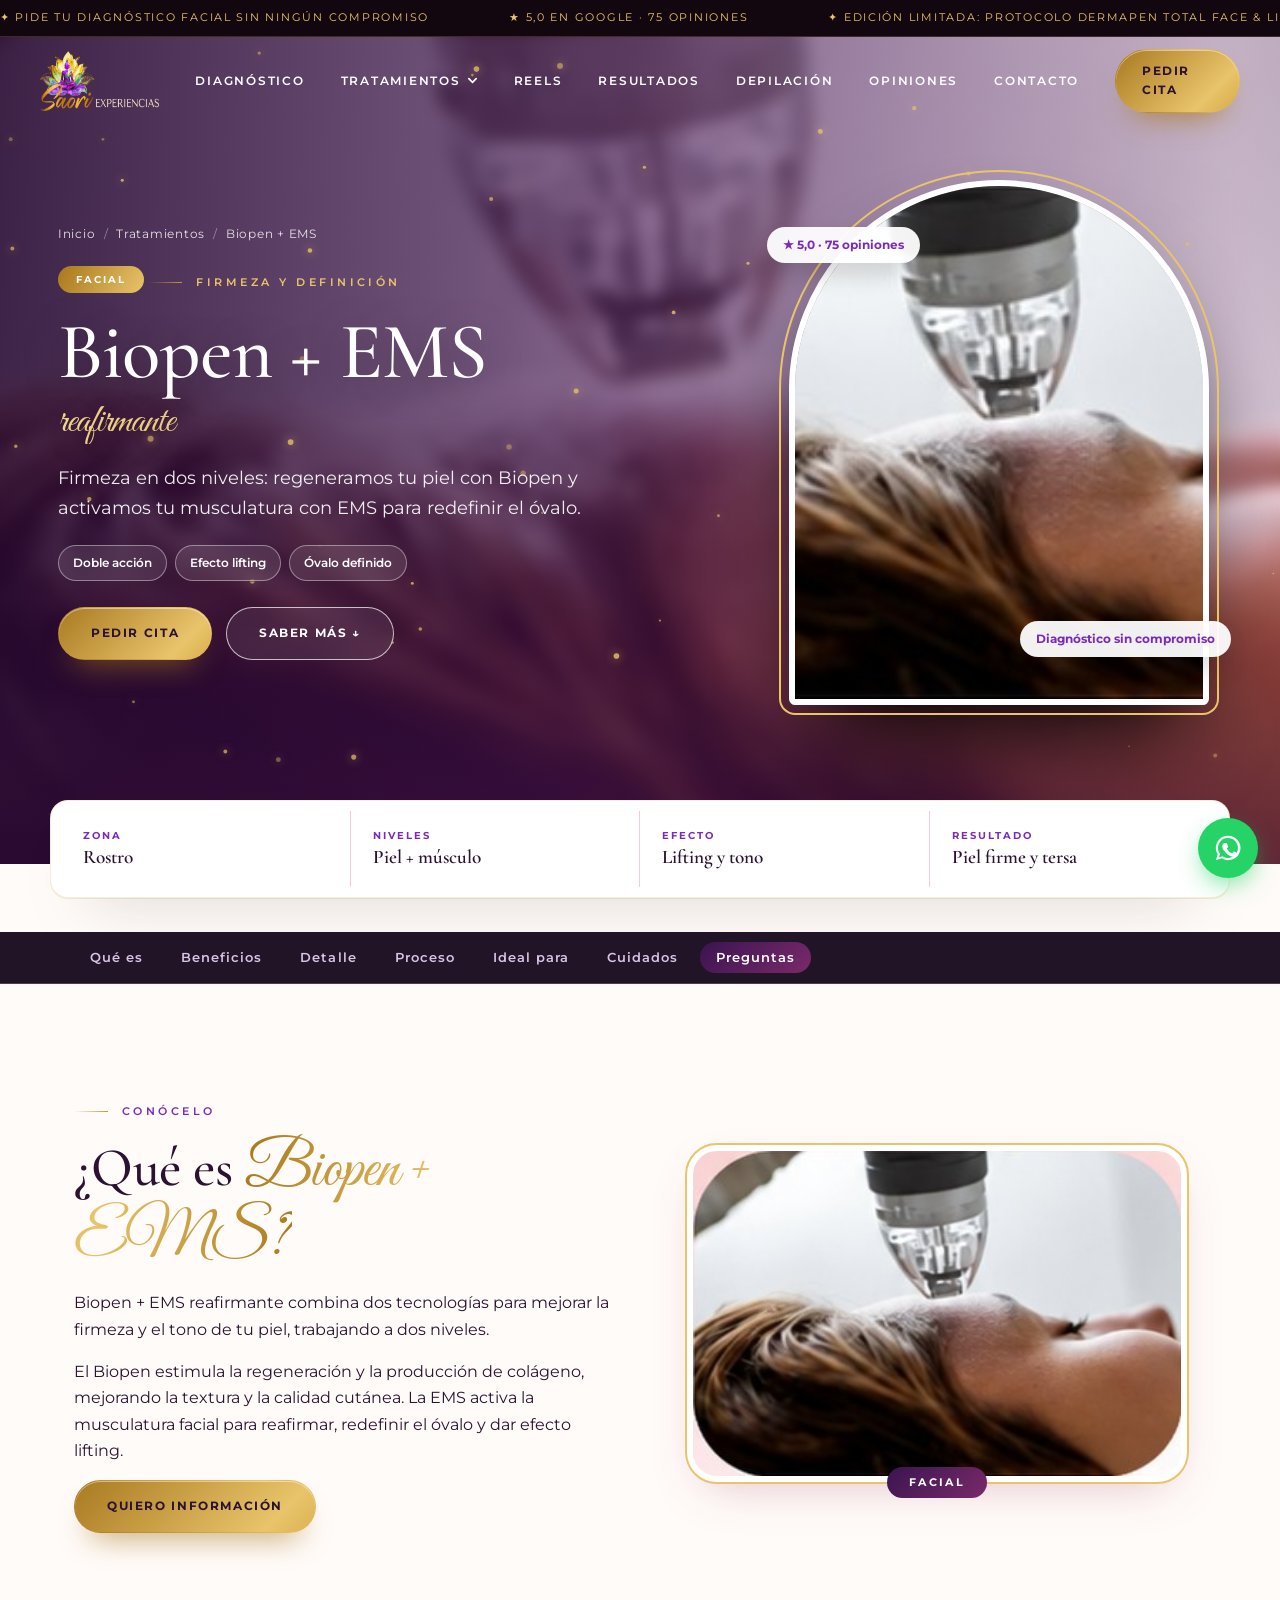
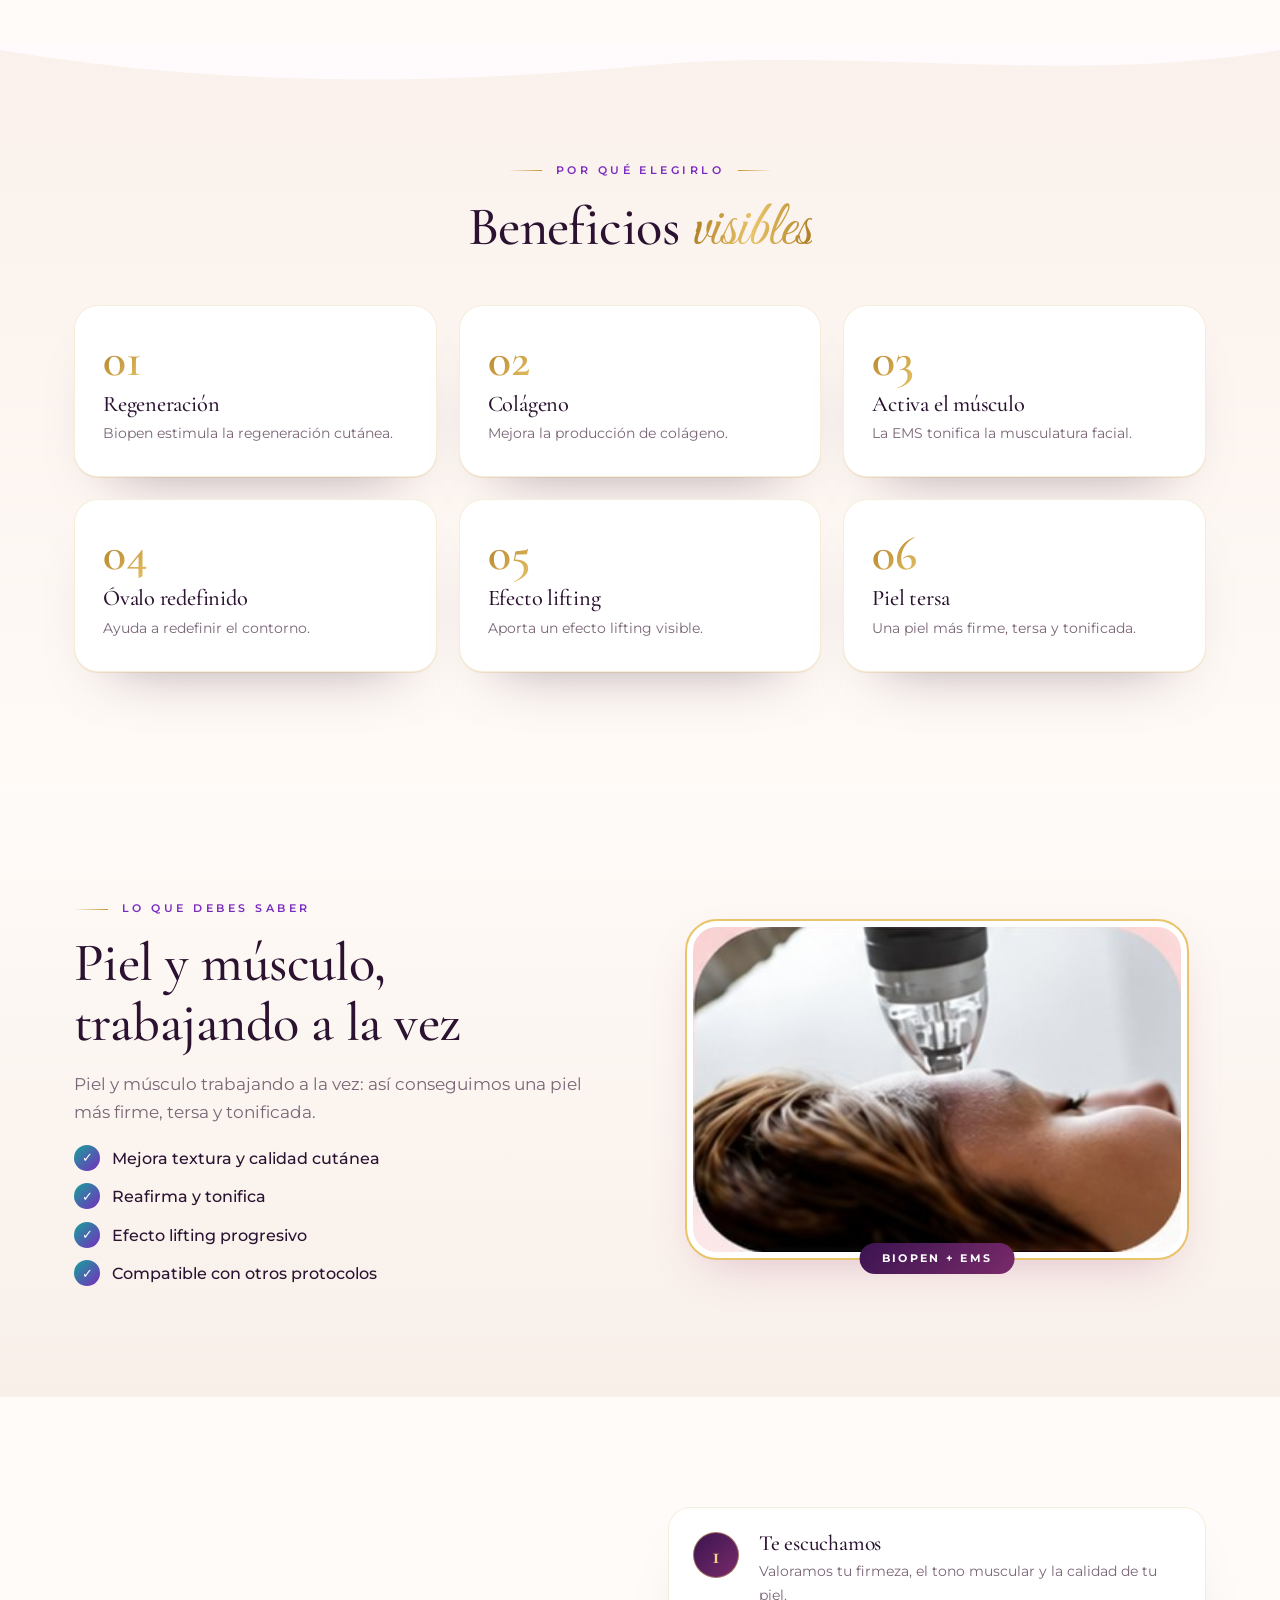
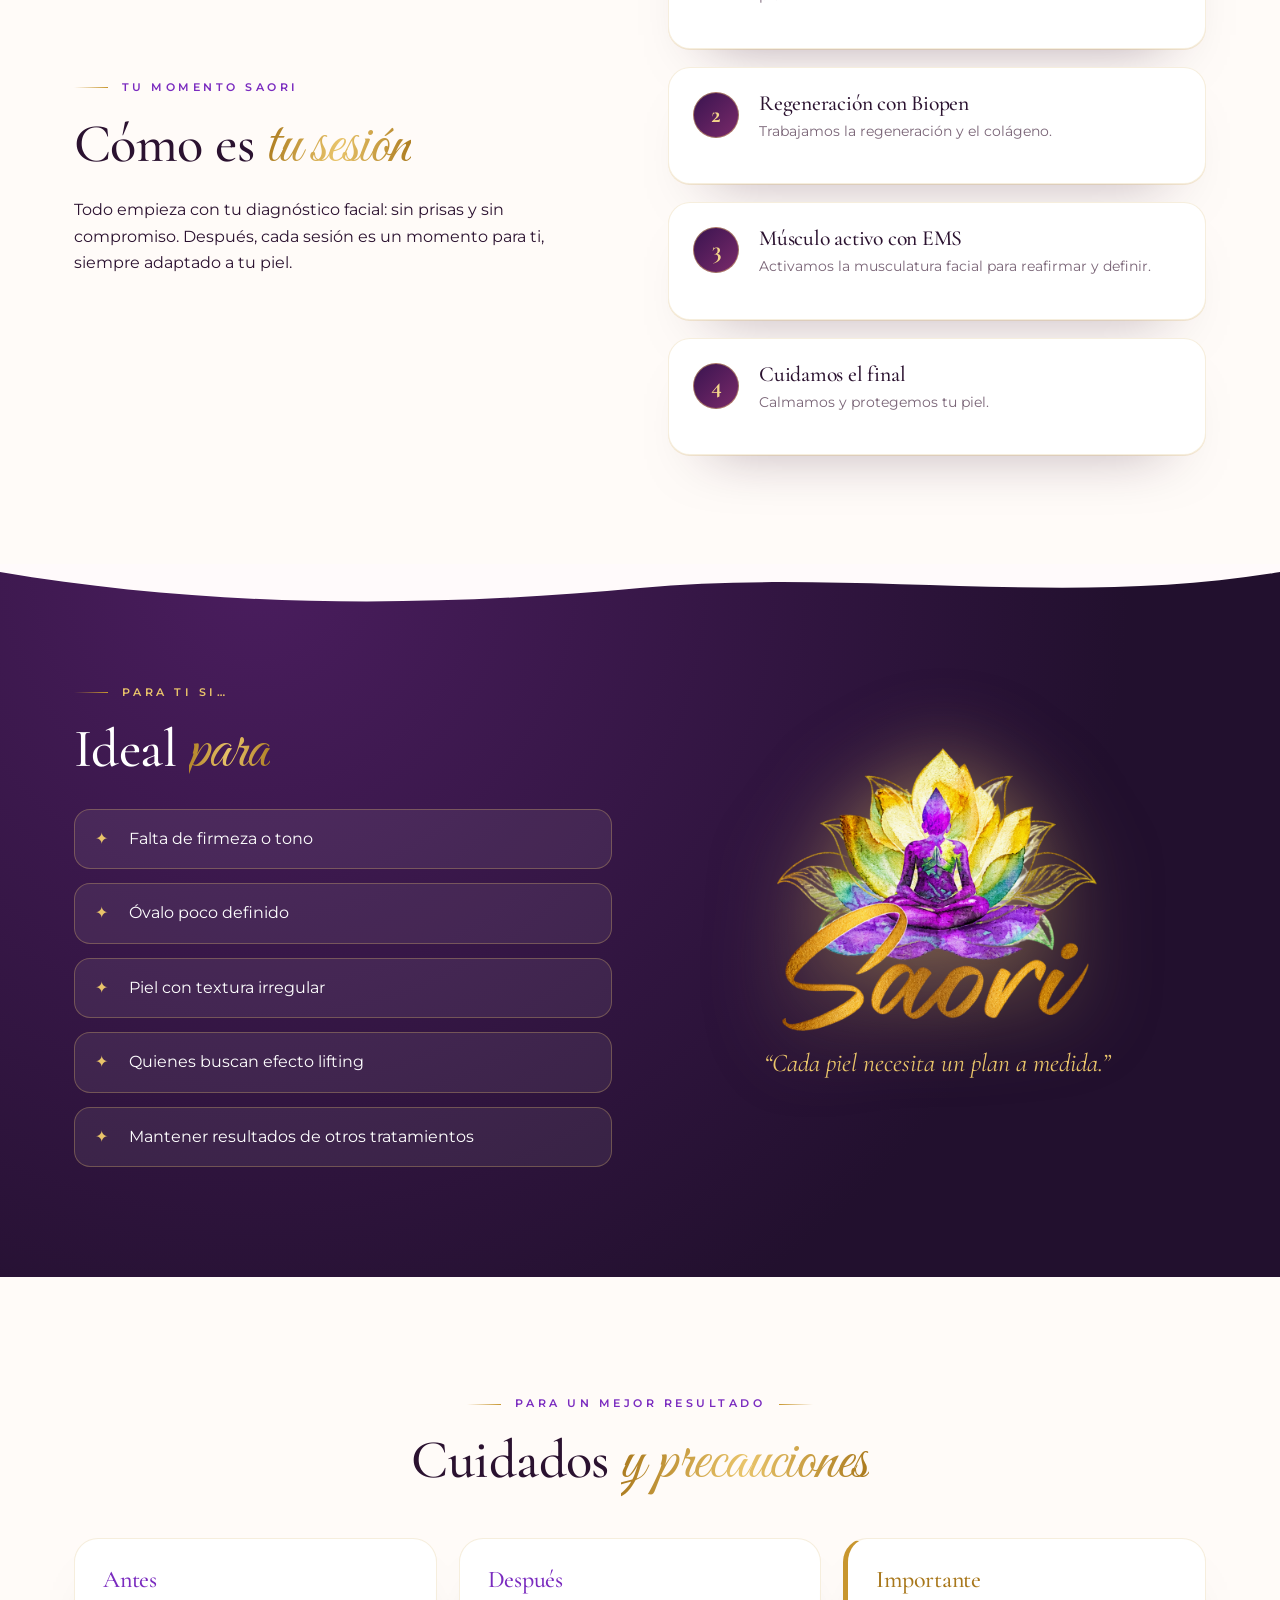
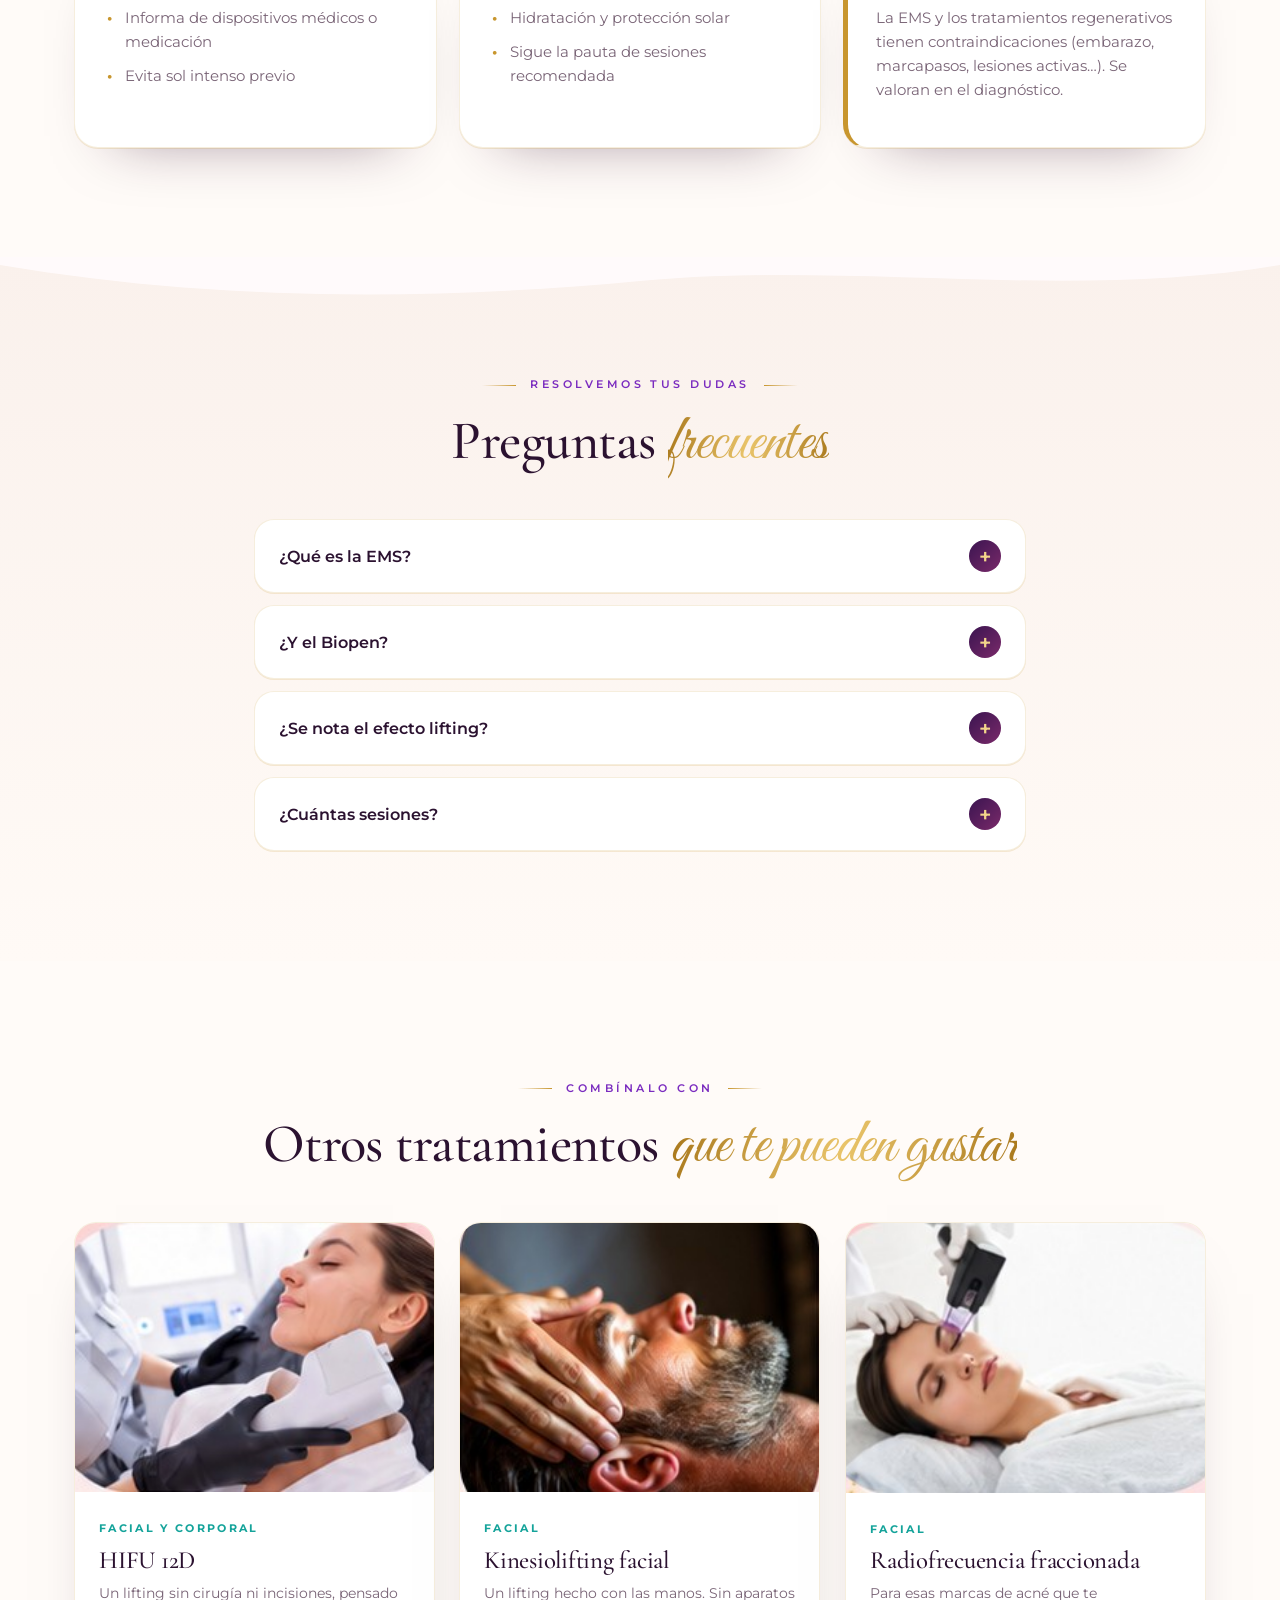
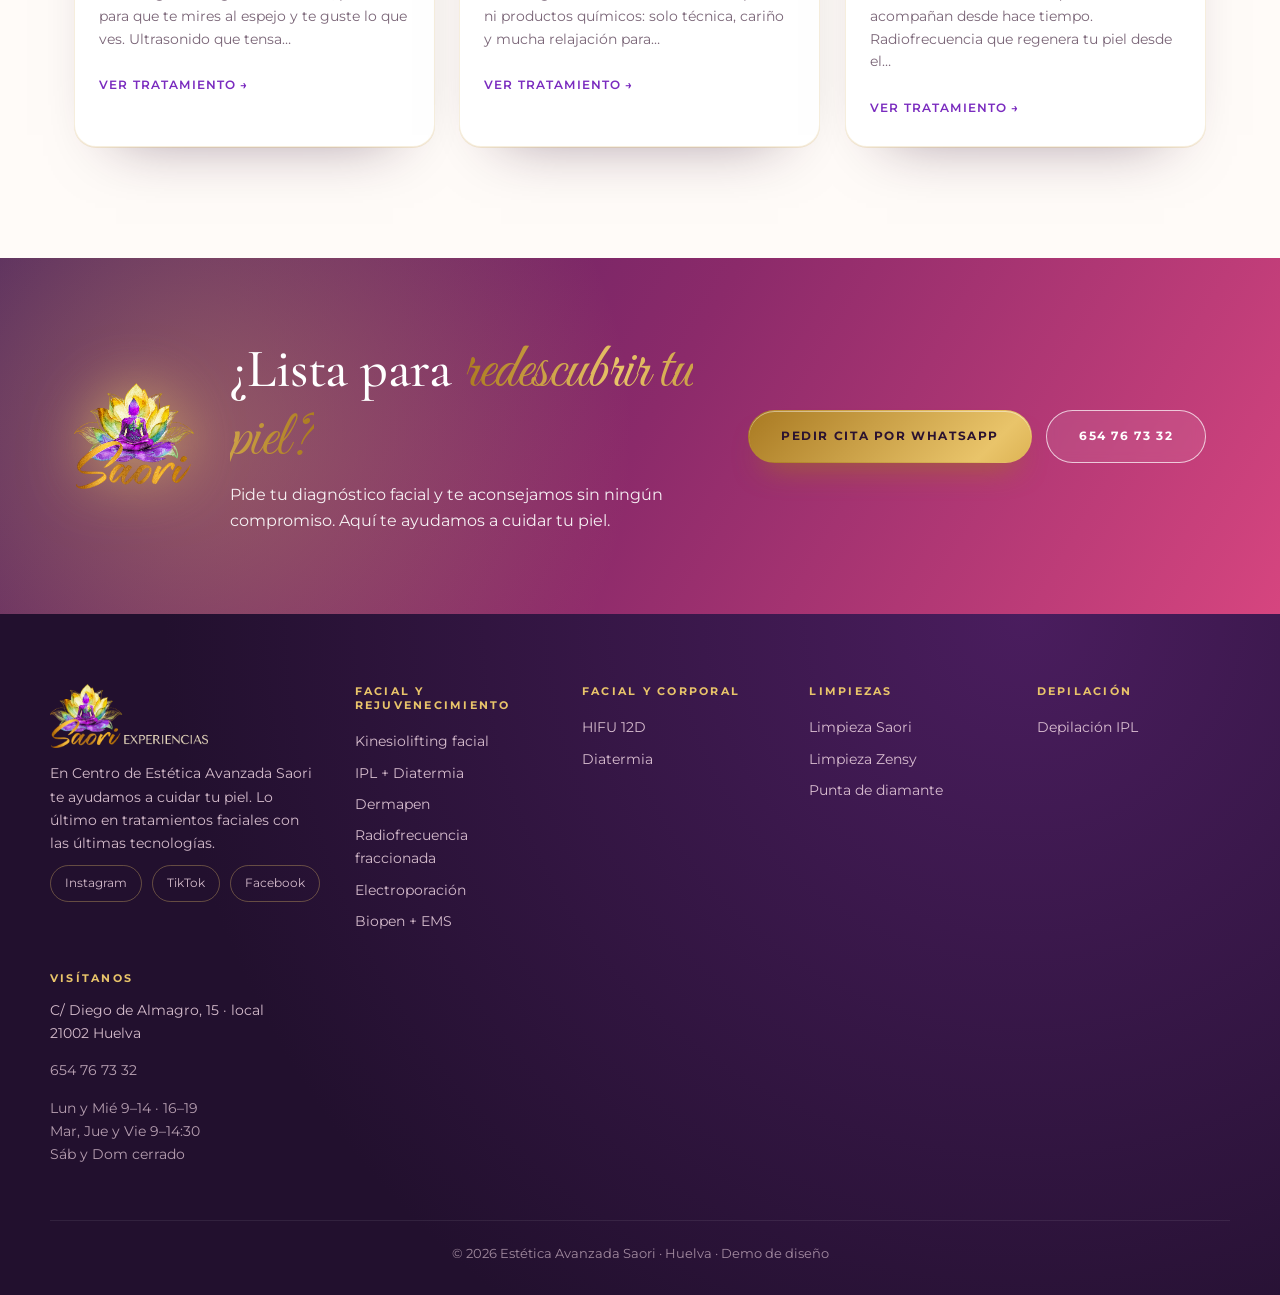
==== commit efcb8cc9: "Versiona CSS y JS para evitar copias antiguas en caché Co-Authored-By: Claude Sonnet 5.5 <noreply@an" ====
--- a/biopen-ems.html
+++ b/biopen-ems.html
@@ -9,12 +9,12 @@
 <link rel="preconnect" href="https://fonts.googleapis.com">
 <link rel="preconnect" href="https://fonts.gstatic.com" crossorigin>
 <link href="https://fonts.googleapis.com/css2?family=Cormorant+Garamond:ital,wght@0,500;0,600;0,700;1,500&family=Great+Vibes&family=Montserrat:wght@400;500;600;700&display=swap" rel="stylesheet">
-<link rel="stylesheet" href="styles.css">
-<link rel="stylesheet" href="site.css">
-<link rel="stylesheet" href="extra.css">
-<link rel="stylesheet" href="premium.css">
-<link rel="stylesheet" href="viewer.css">
-<link rel="stylesheet" href="reelstyle.css">
+<link rel="stylesheet" href="styles.css?v=1792570693">
+<link rel="stylesheet" href="site.css?v=1792570693">
+<link rel="stylesheet" href="extra.css?v=1792570693">
+<link rel="stylesheet" href="premium.css?v=1792570693">
+<link rel="stylesheet" href="viewer.css?v=1792570693">
+<link rel="stylesheet" href="reelstyle.css?v=1792570693">
 </head>
 <body class="page-service">
 <div class="progress" id="progress"></div>
@@ -149,7 +149,7 @@
 <a class="wa-float" href="https://wa.me/34654767332?text=Hola%2C%20quiero%20pedir%20mi%20diagn%C3%B3stico%20facial" target="_blank" rel="noopener" aria-label="WhatsApp">
   <svg viewBox="0 0 32 32" width="30" height="30" fill="#fff"><path d="M16 3a13 13 0 0 0-11 19.8L3 29l6.4-2A13 13 0 1 0 16 3zm0 2.4a10.6 10.6 0 1 1-5.6 19.6l-.4-.2-3.8 1.2 1.2-3.7-.3-.4A10.6 10.6 0 0 1 16 5.4zm-3.7 5.2c-.3 0-.7.1-1 .5-.4.4-1.4 1.4-1.4 3.3s1.4 3.8 1.6 4.1c.2.3 2.8 4.4 6.9 6 3.4 1.3 4.1 1 4.8.9.8-.1 2.4-1 2.7-2 .3-.9.3-1.7.2-1.9-.1-.2-.4-.3-.8-.5l-2.5-1.2c-.3-.1-.6-.2-.8.2-.3.4-1 1.2-1.2 1.4-.2.2-.4.3-.8.1-.4-.2-1.6-.6-3-1.9-1.1-1-1.9-2.3-2.1-2.7-.2-.4 0-.6.2-.8l.6-.7c.2-.2.2-.4.4-.6.1-.2.1-.5 0-.7l-1.1-2.7c-.3-.7-.6-.6-.8-.6z"/></svg>
 </a>
-<script src="app.js"></script>
-<script src="premium.js"></script>
-<script src="viewer.js"></script>
+<script src="app.js?v=1792570693"></script>
+<script src="premium.js?v=1792570693"></script>
+<script src="viewer.js?v=1792570693"></script>
 </body></html>
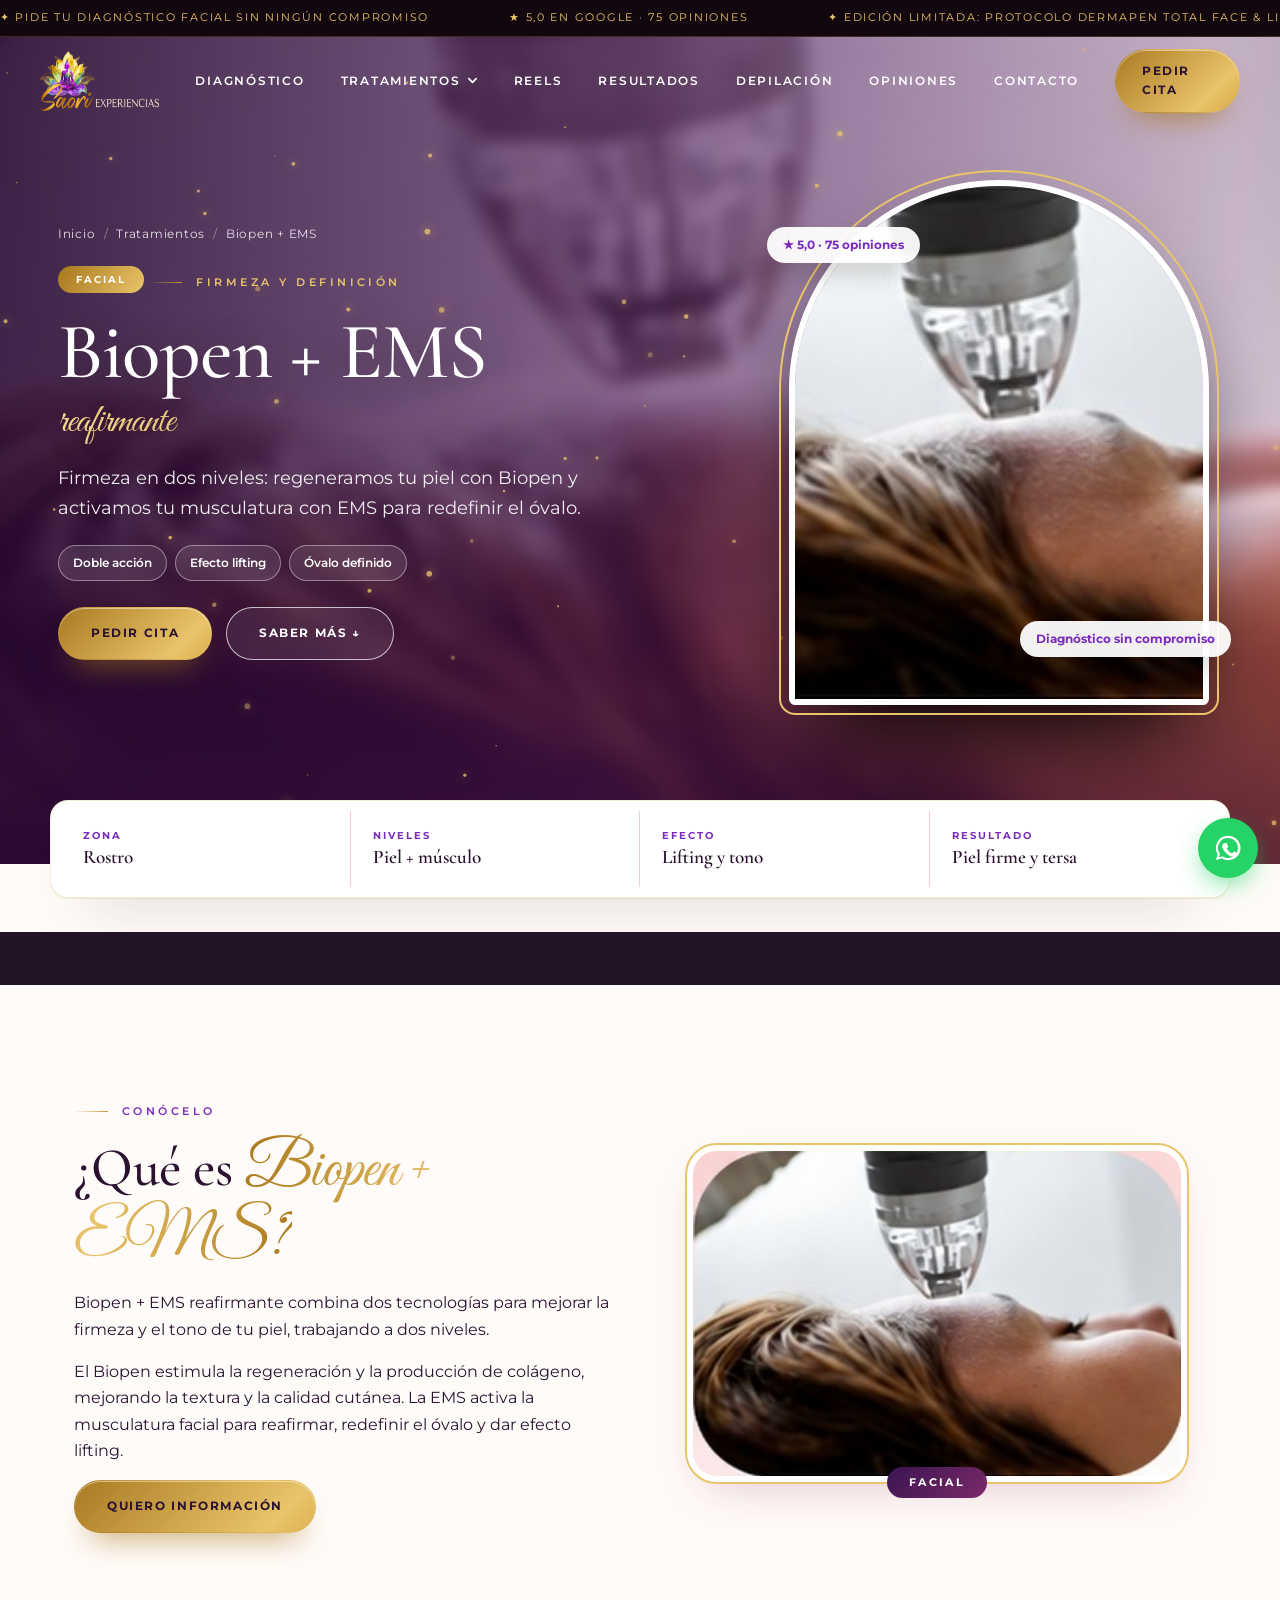
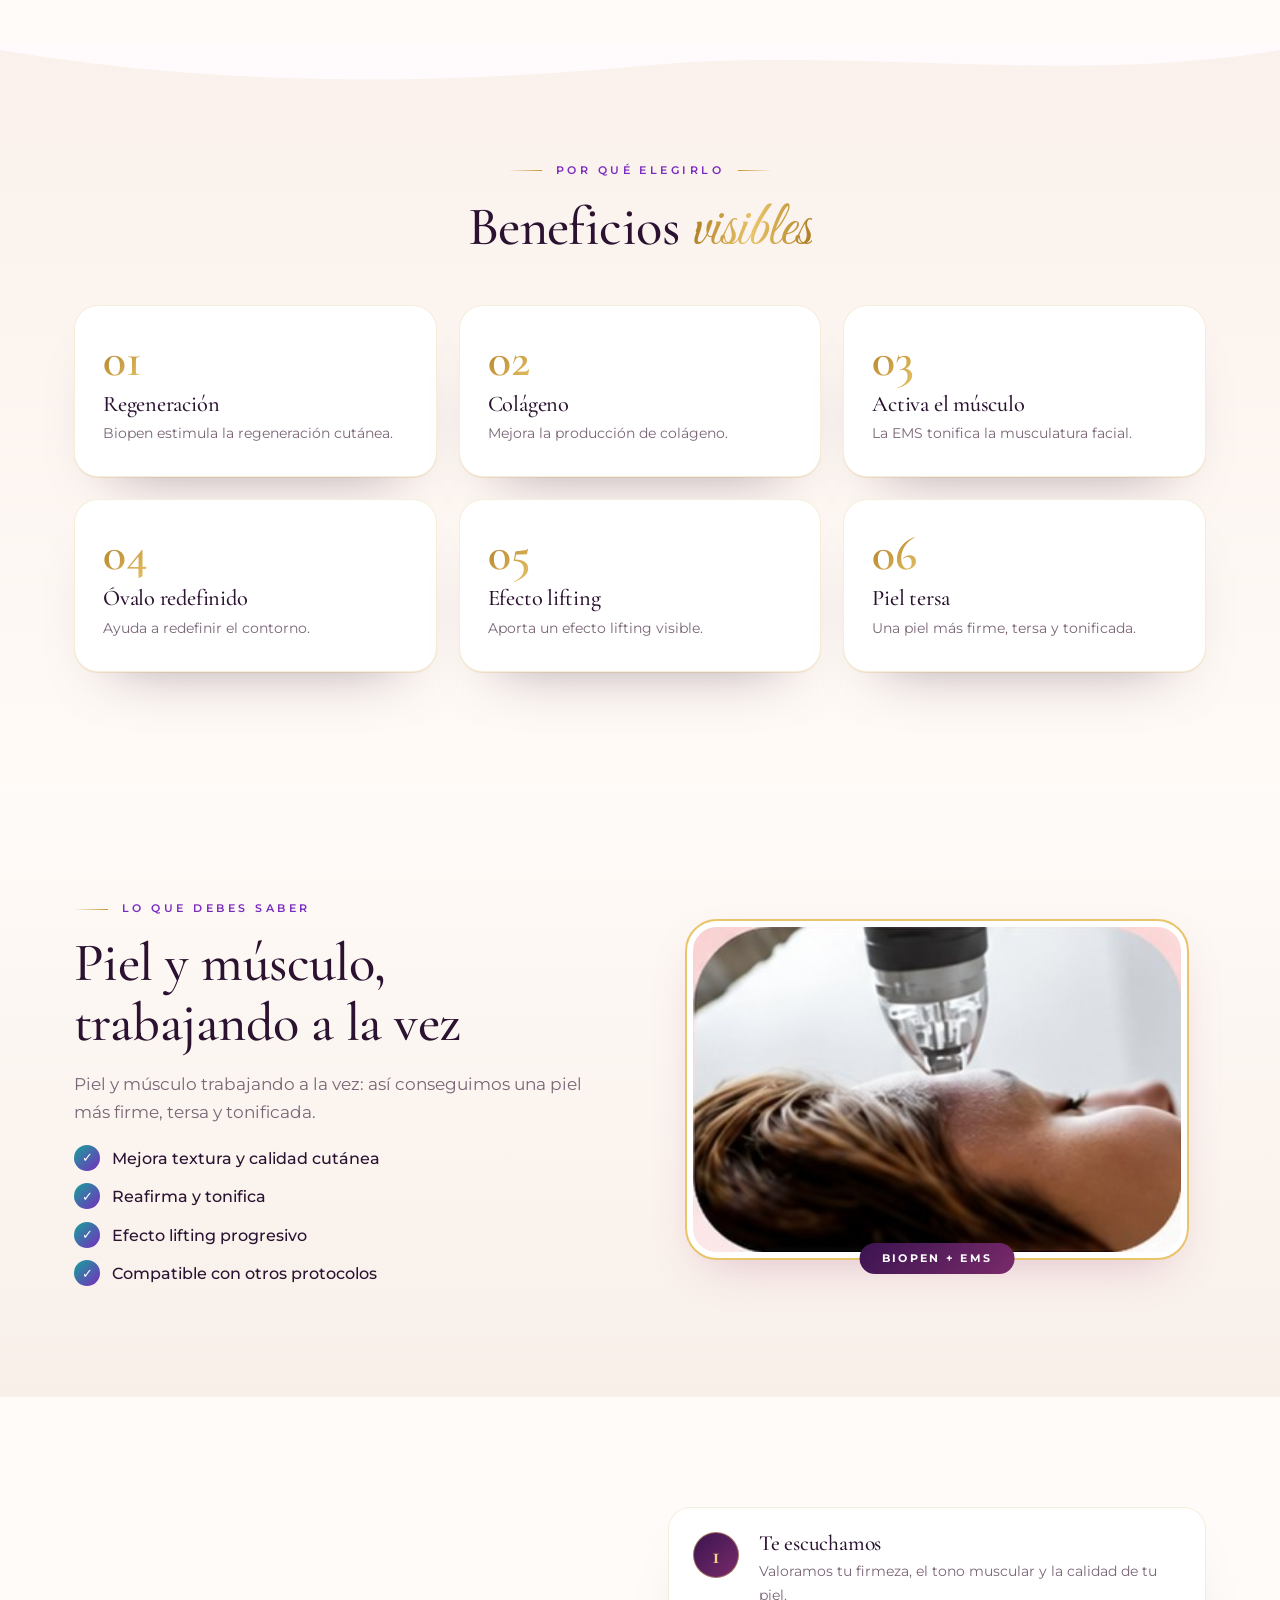
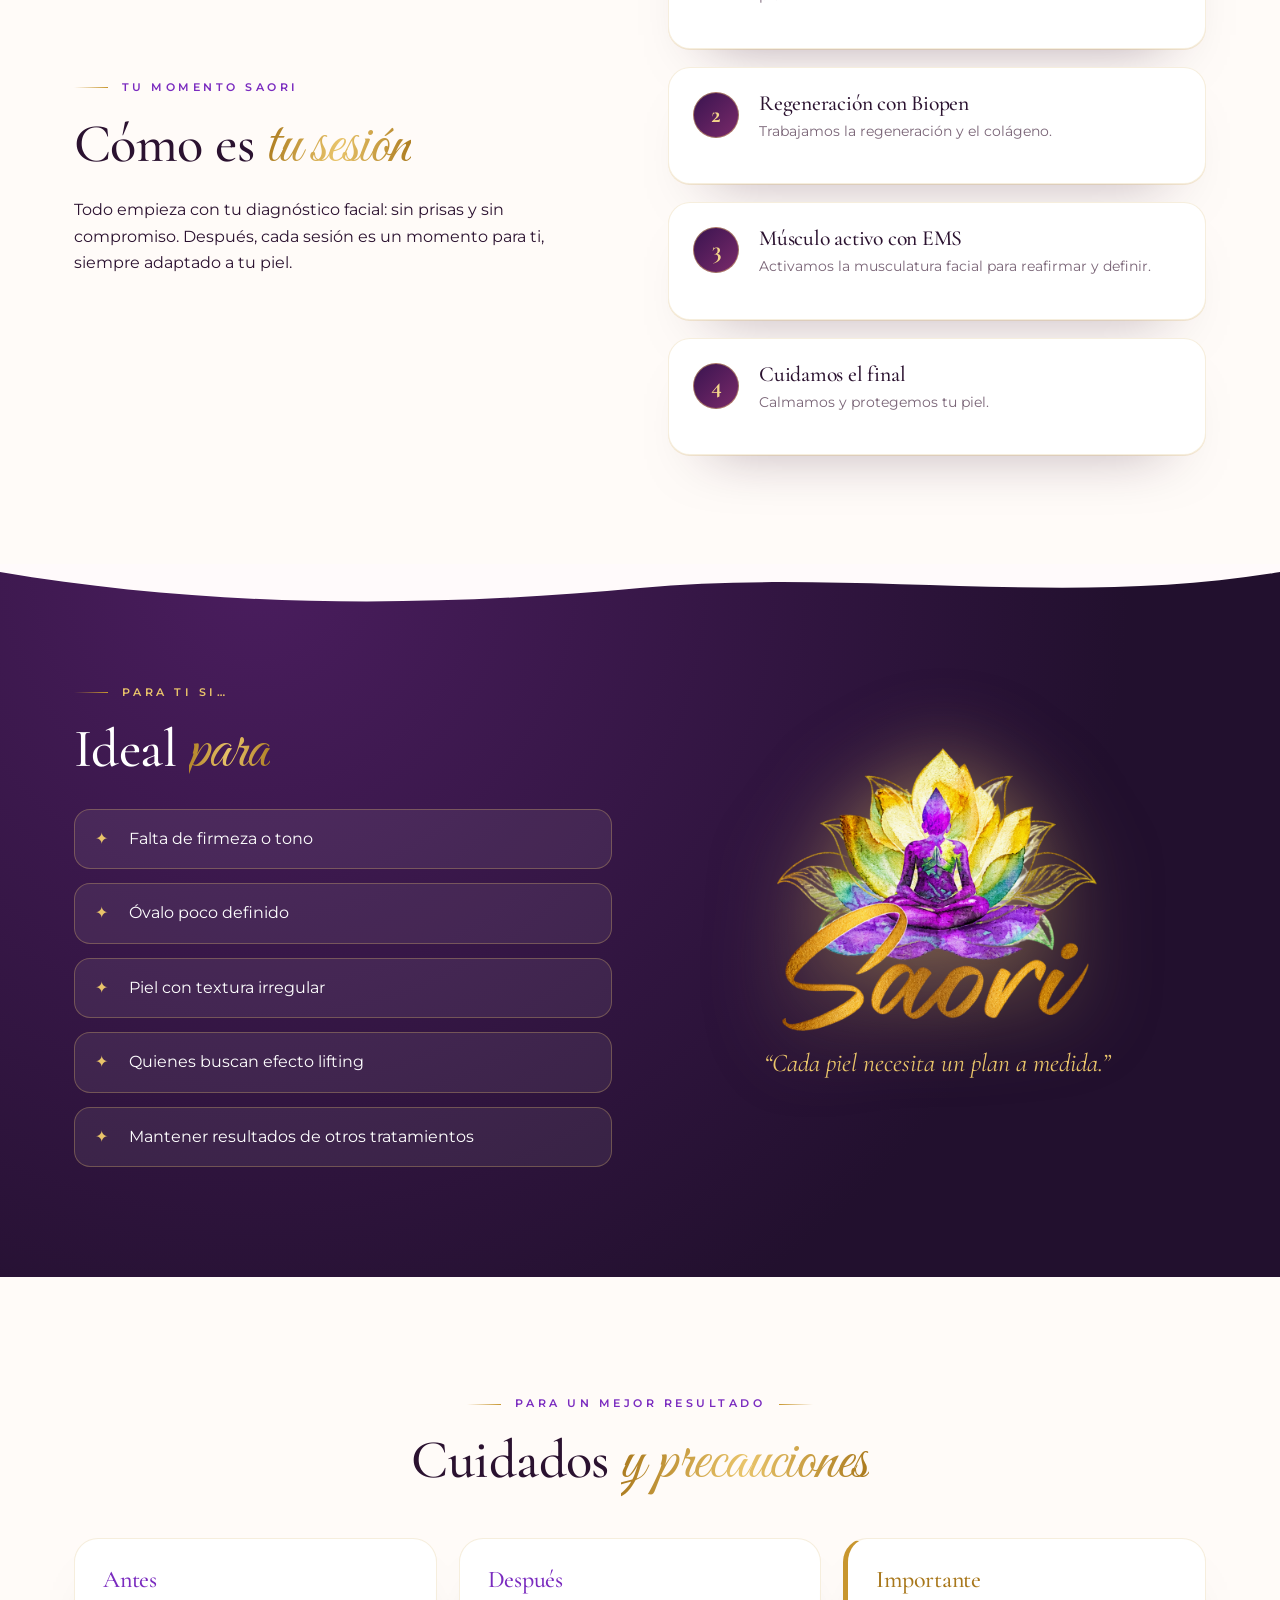
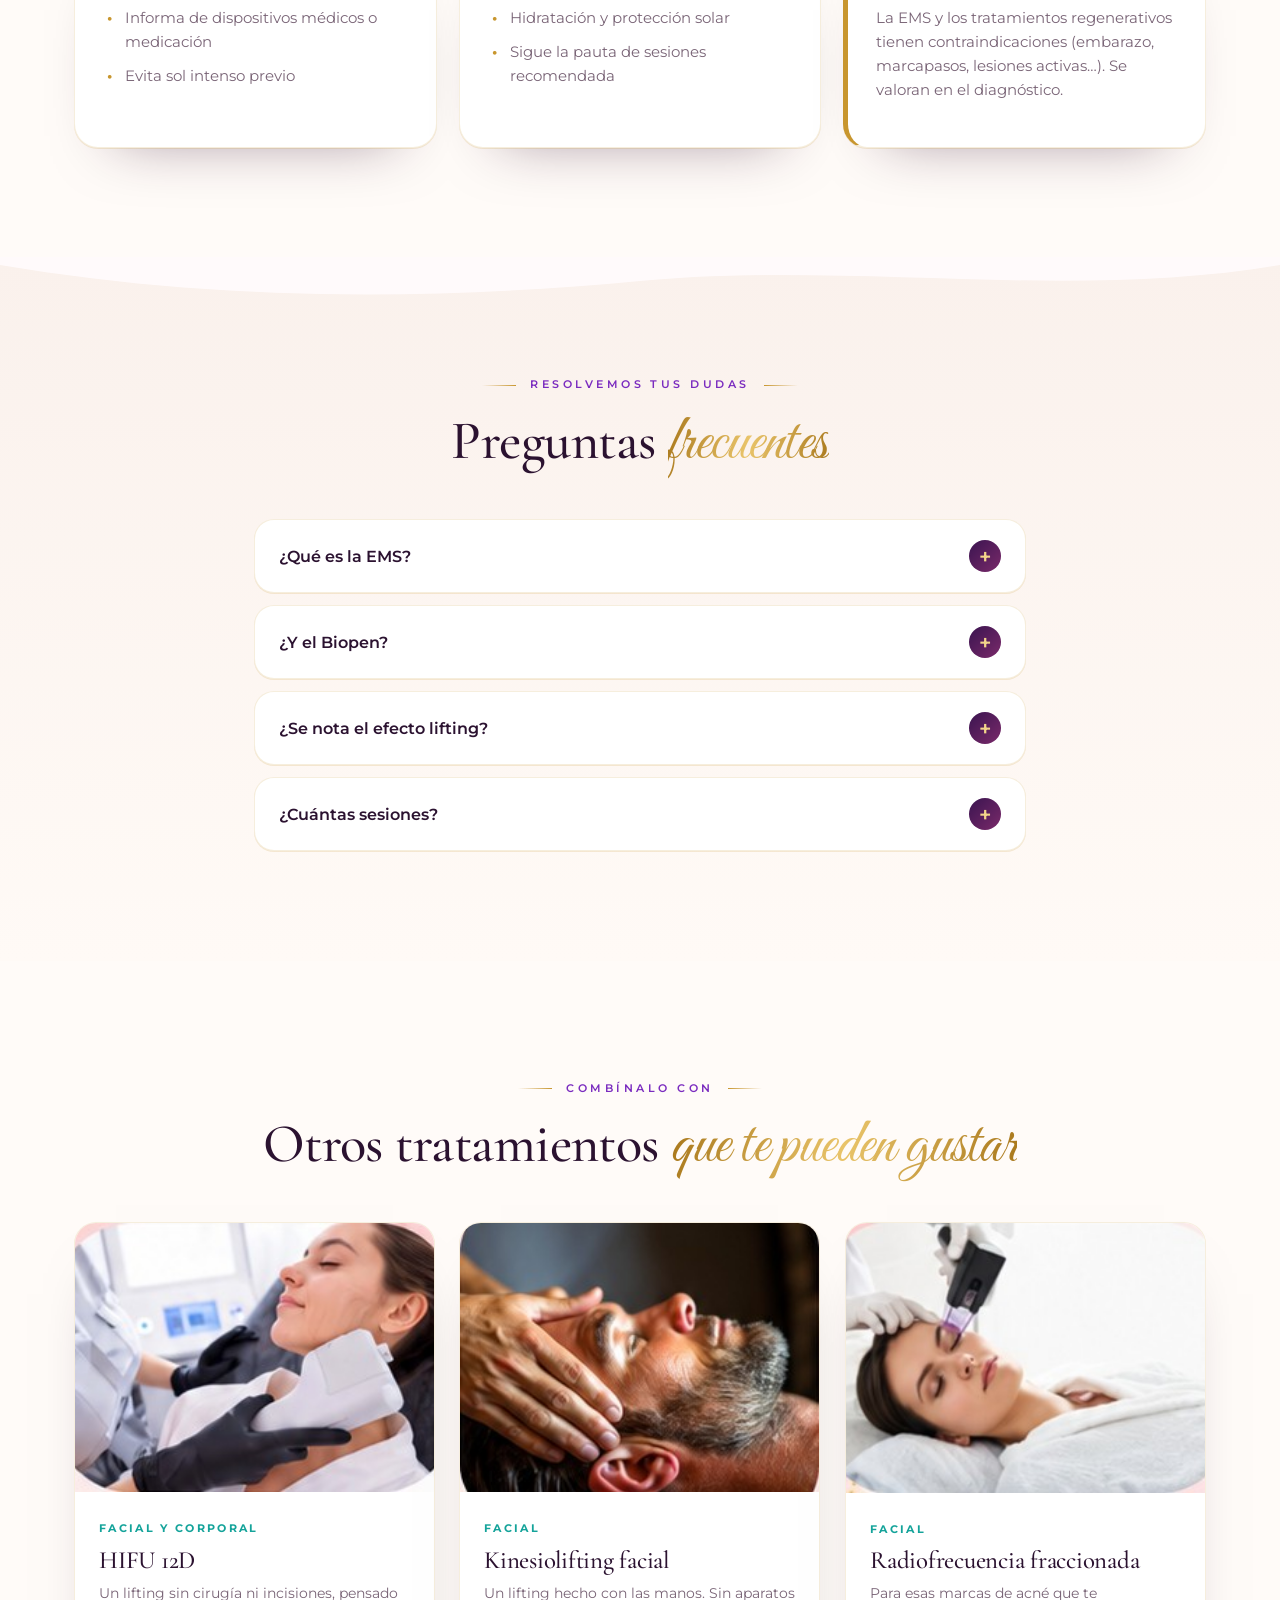
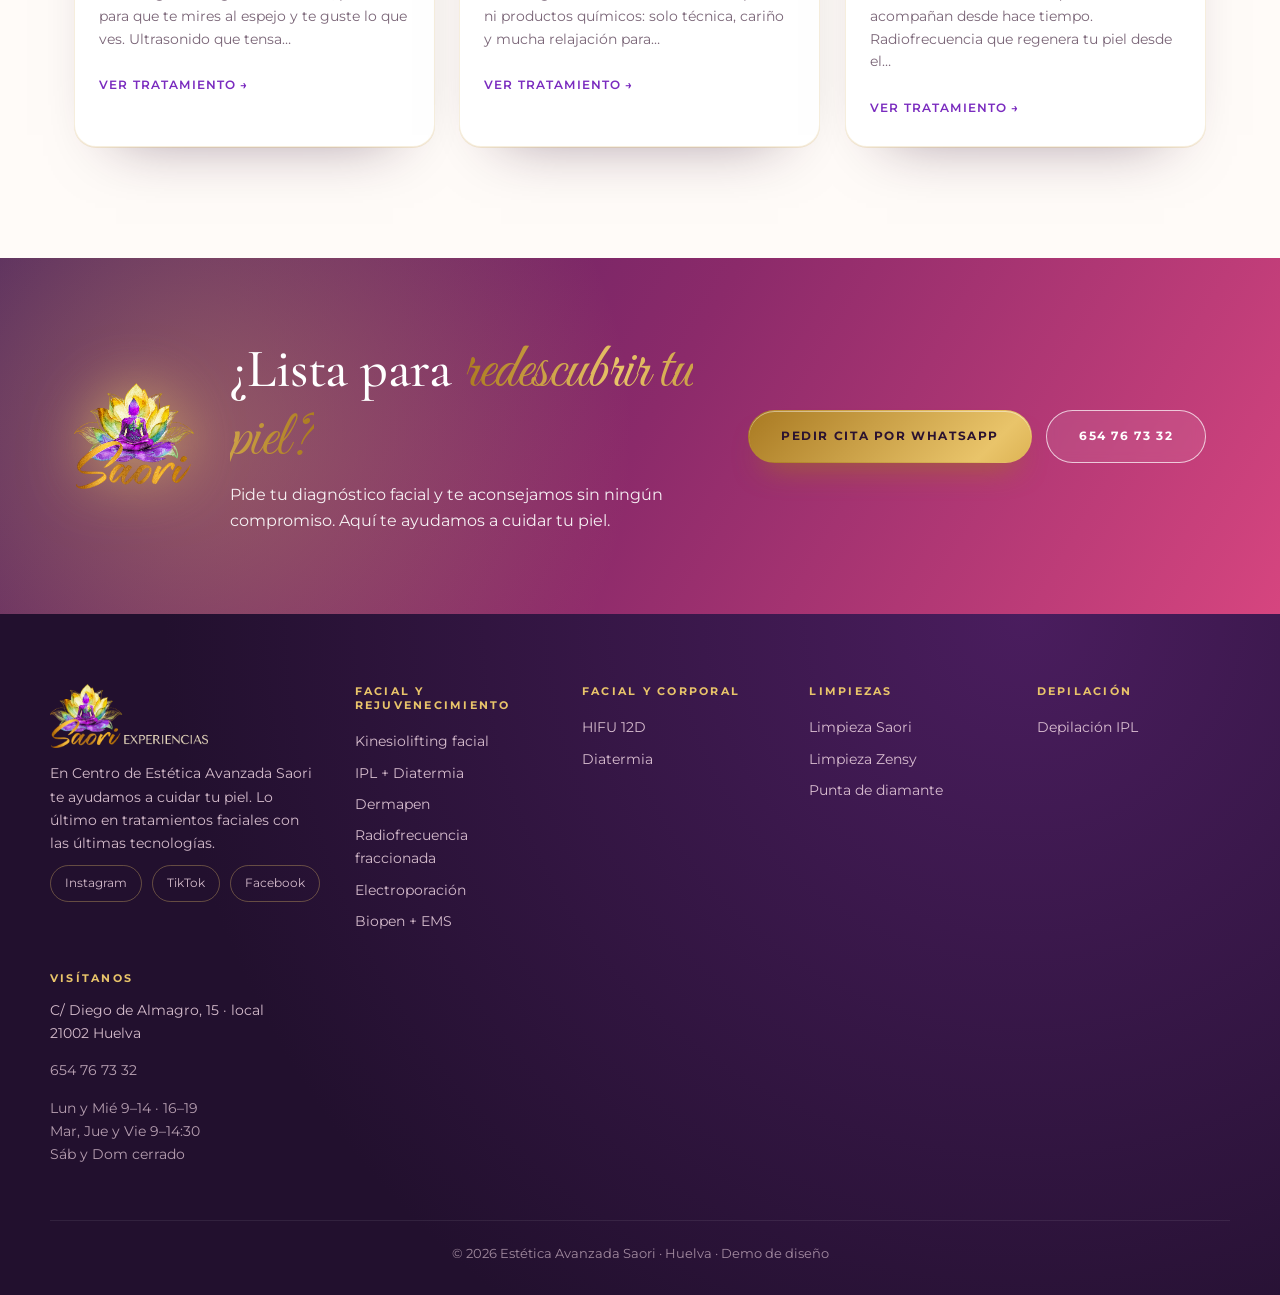
==== commit d6d416c4: "Los vídeos se reproducen dentro del móvil de cada tarjeta Co-Authored-By: Claude Sonnet 5.5 <noreply" ====
--- a/biopen-ems.html
+++ b/biopen-ems.html
@@ -9,12 +9,12 @@
 <link rel="preconnect" href="https://fonts.googleapis.com">
 <link rel="preconnect" href="https://fonts.gstatic.com" crossorigin>
 <link href="https://fonts.googleapis.com/css2?family=Cormorant+Garamond:ital,wght@0,500;0,600;0,700;1,500&family=Great+Vibes&family=Montserrat:wght@400;500;600;700&display=swap" rel="stylesheet">
-<link rel="stylesheet" href="styles.css?v=1792570693">
-<link rel="stylesheet" href="site.css?v=1792570693">
-<link rel="stylesheet" href="extra.css?v=1792570693">
-<link rel="stylesheet" href="premium.css?v=1792570693">
-<link rel="stylesheet" href="viewer.css?v=1792570693">
-<link rel="stylesheet" href="reelstyle.css?v=1792570693">
+<link rel="stylesheet" href="styles.css?v=1792570913">
+<link rel="stylesheet" href="site.css?v=1792570913">
+<link rel="stylesheet" href="extra.css?v=1792570913">
+<link rel="stylesheet" href="premium.css?v=1792570913">
+<link rel="stylesheet" href="viewer.css?v=1792570913">
+<link rel="stylesheet" href="reelstyle.css?v=1792570913">
 </head>
 <body class="page-service">
 <div class="progress" id="progress"></div>
@@ -149,7 +149,7 @@
 <a class="wa-float" href="https://wa.me/34654767332?text=Hola%2C%20quiero%20pedir%20mi%20diagn%C3%B3stico%20facial" target="_blank" rel="noopener" aria-label="WhatsApp">
   <svg viewBox="0 0 32 32" width="30" height="30" fill="#fff"><path d="M16 3a13 13 0 0 0-11 19.8L3 29l6.4-2A13 13 0 1 0 16 3zm0 2.4a10.6 10.6 0 1 1-5.6 19.6l-.4-.2-3.8 1.2 1.2-3.7-.3-.4A10.6 10.6 0 0 1 16 5.4zm-3.7 5.2c-.3 0-.7.1-1 .5-.4.4-1.4 1.4-1.4 3.3s1.4 3.8 1.6 4.1c.2.3 2.8 4.4 6.9 6 3.4 1.3 4.1 1 4.8.9.8-.1 2.4-1 2.7-2 .3-.9.3-1.7.2-1.9-.1-.2-.4-.3-.8-.5l-2.5-1.2c-.3-.1-.6-.2-.8.2-.3.4-1 1.2-1.2 1.4-.2.2-.4.3-.8.1-.4-.2-1.6-.6-3-1.9-1.1-1-1.9-2.3-2.1-2.7-.2-.4 0-.6.2-.8l.6-.7c.2-.2.2-.4.4-.6.1-.2.1-.5 0-.7l-1.1-2.7c-.3-.7-.6-.6-.8-.6z"/></svg>
 </a>
-<script src="app.js?v=1792570693"></script>
-<script src="premium.js?v=1792570693"></script>
-<script src="viewer.js?v=1792570693"></script>
+<script src="app.js?v=1792570913"></script>
+<script src="premium.js?v=1792570913"></script>
+<script src="viewer.js?v=1792570913"></script>
 </body></html>
--- a/reelstyle.css
+++ b/reelstyle.css
@@ -87,3 +87,17 @@
 .rv[data-net="ig"] .rv-cap{background:linear-gradient(0deg,rgba(7,2,10,.92),transparent);padding-top:34px}
 .subnav{background:rgba(20,6,26,.94);border-bottom:1px solid rgba(233,196,106,.25)}
 .subnav a{color:#d9c3e6}.subnav a:hover{color:var(--gold2)}
+
+/* ===== reproductor dentro del móvil ===== */
+.reel-live{position:absolute;left:10px;right:10px;top:10px;bottom:10px;border-radius:31px;overflow:hidden;background:#000;z-index:6}
+.reel-live iframe{border:0;background:#000;opacity:0;transition:opacity .6s}
+.reel-live iframe.on{opacity:1}
+.rl-load{position:absolute;inset:0;display:grid;place-items:center;transition:opacity .5s}
+.rl-load.off{opacity:0;pointer-events:none}
+.rl-load i{width:38px;height:38px;border-radius:50%;border:2px solid rgba(233,196,106,.25);border-top-color:var(--gold2);animation:spin .9s linear infinite}
+.rl-x{position:absolute;top:44px;right:10px;z-index:3;width:34px;height:34px;border-radius:50%;border:1px solid rgba(233,196,106,.6);background:rgba(14,5,15,.75);color:#fff;font-size:.85rem;cursor:pointer;backdrop-filter:blur(8px)}
+.rl-out{position:absolute;left:50%;bottom:12px;transform:translateX(-50%);z-index:3;padding:7px 14px;border-radius:999px;border:1px solid rgba(233,196,106,.55);background:rgba(14,5,15,.7);color:var(--gold2);font:700 .6rem 'Montserrat',sans-serif;letter-spacing:.1em;text-transform:uppercase;white-space:nowrap;backdrop-filter:blur(8px)}
+.reel.playing{transform:none!important;z-index:5}
+.reel.playing .reel-credit{display:none}
+.reel.playing:hover{transform:none!important}
+.reel-live::after{content:"";position:absolute;left:0;right:0;bottom:0;height:12px;background:#000;z-index:2;pointer-events:none}
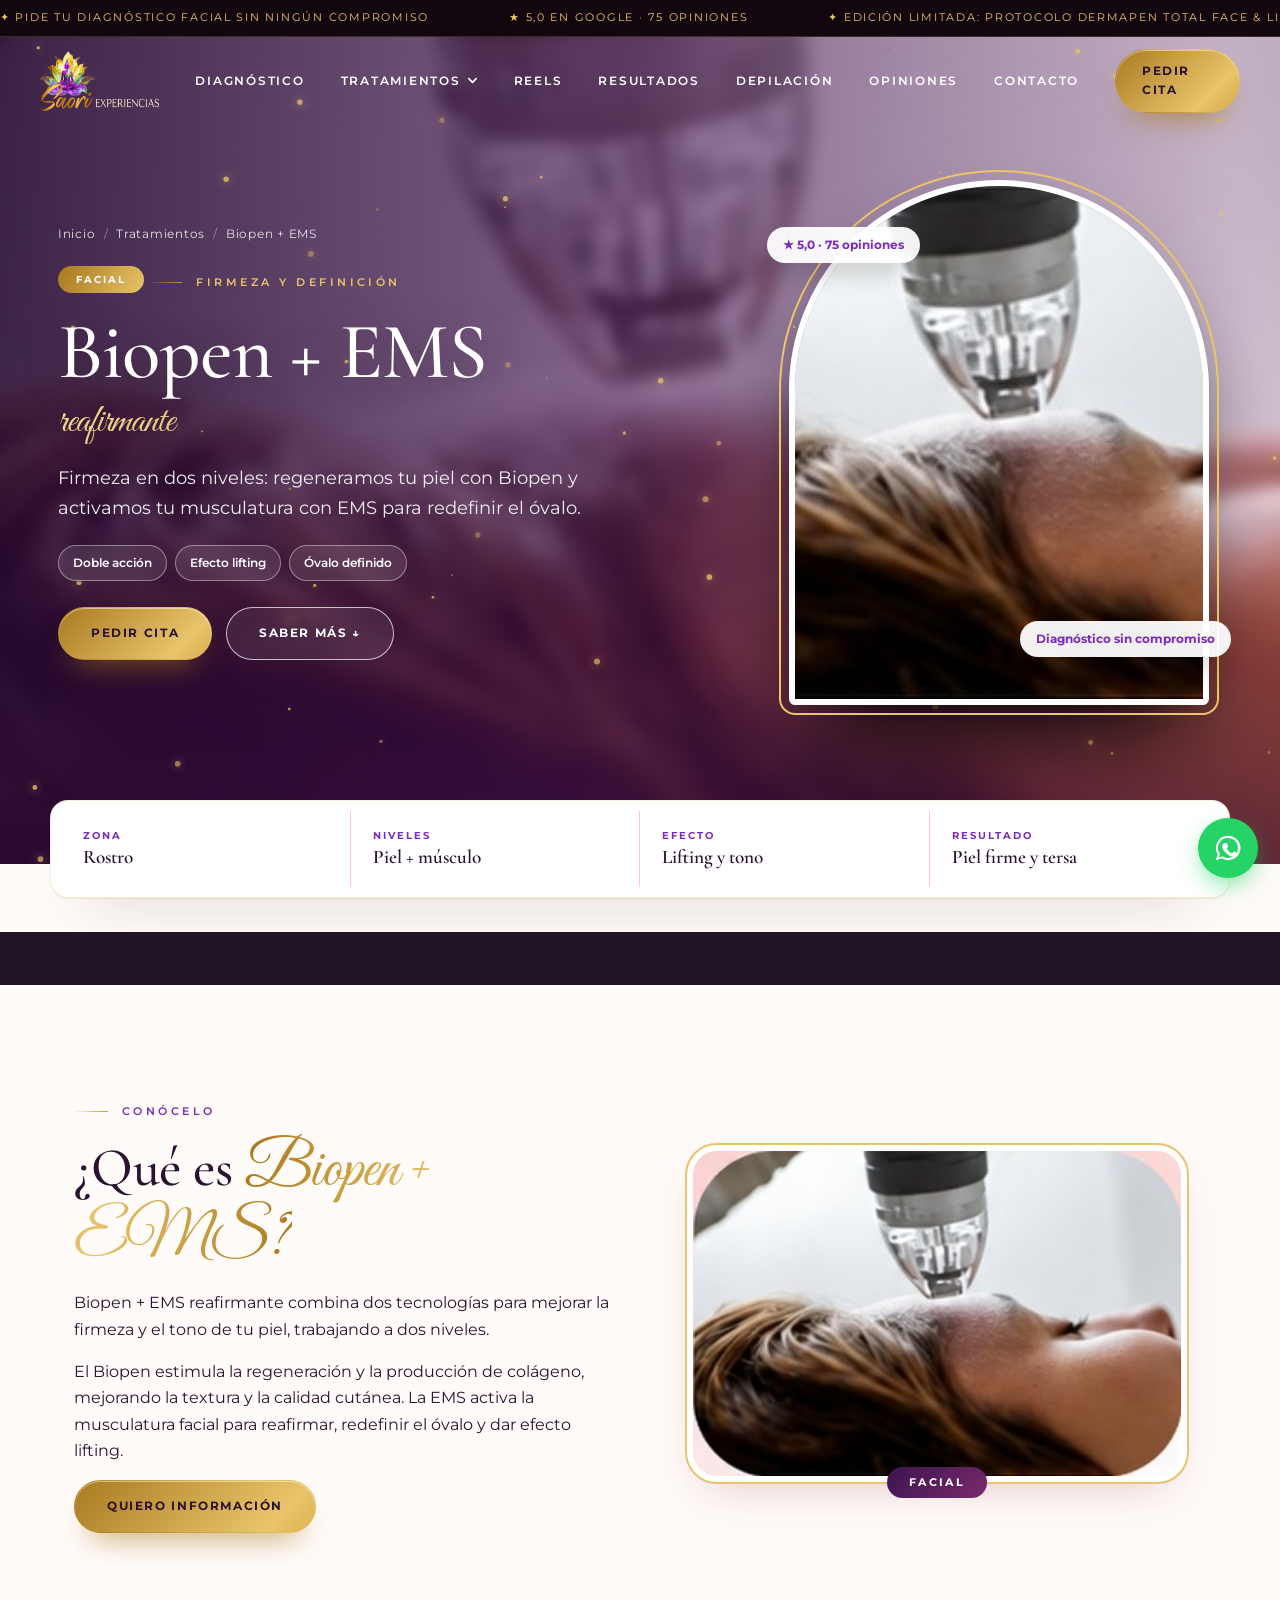
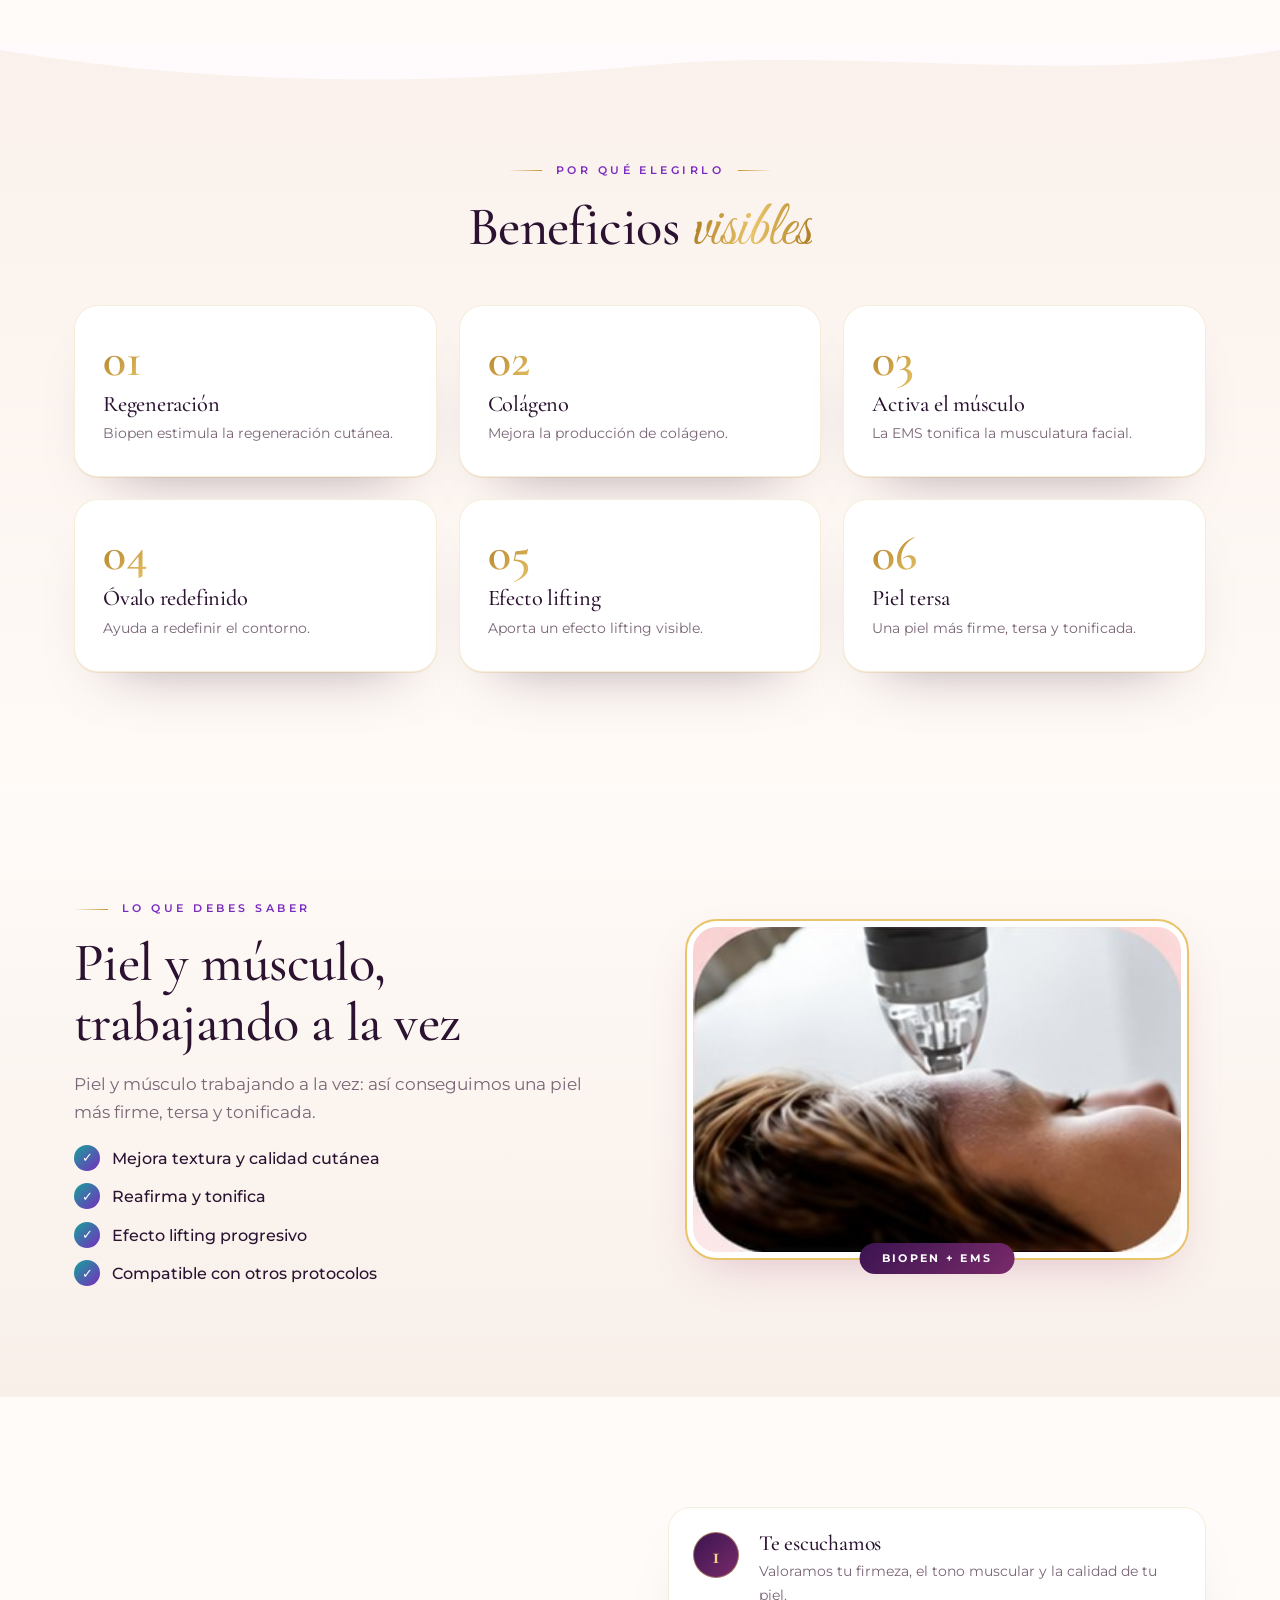
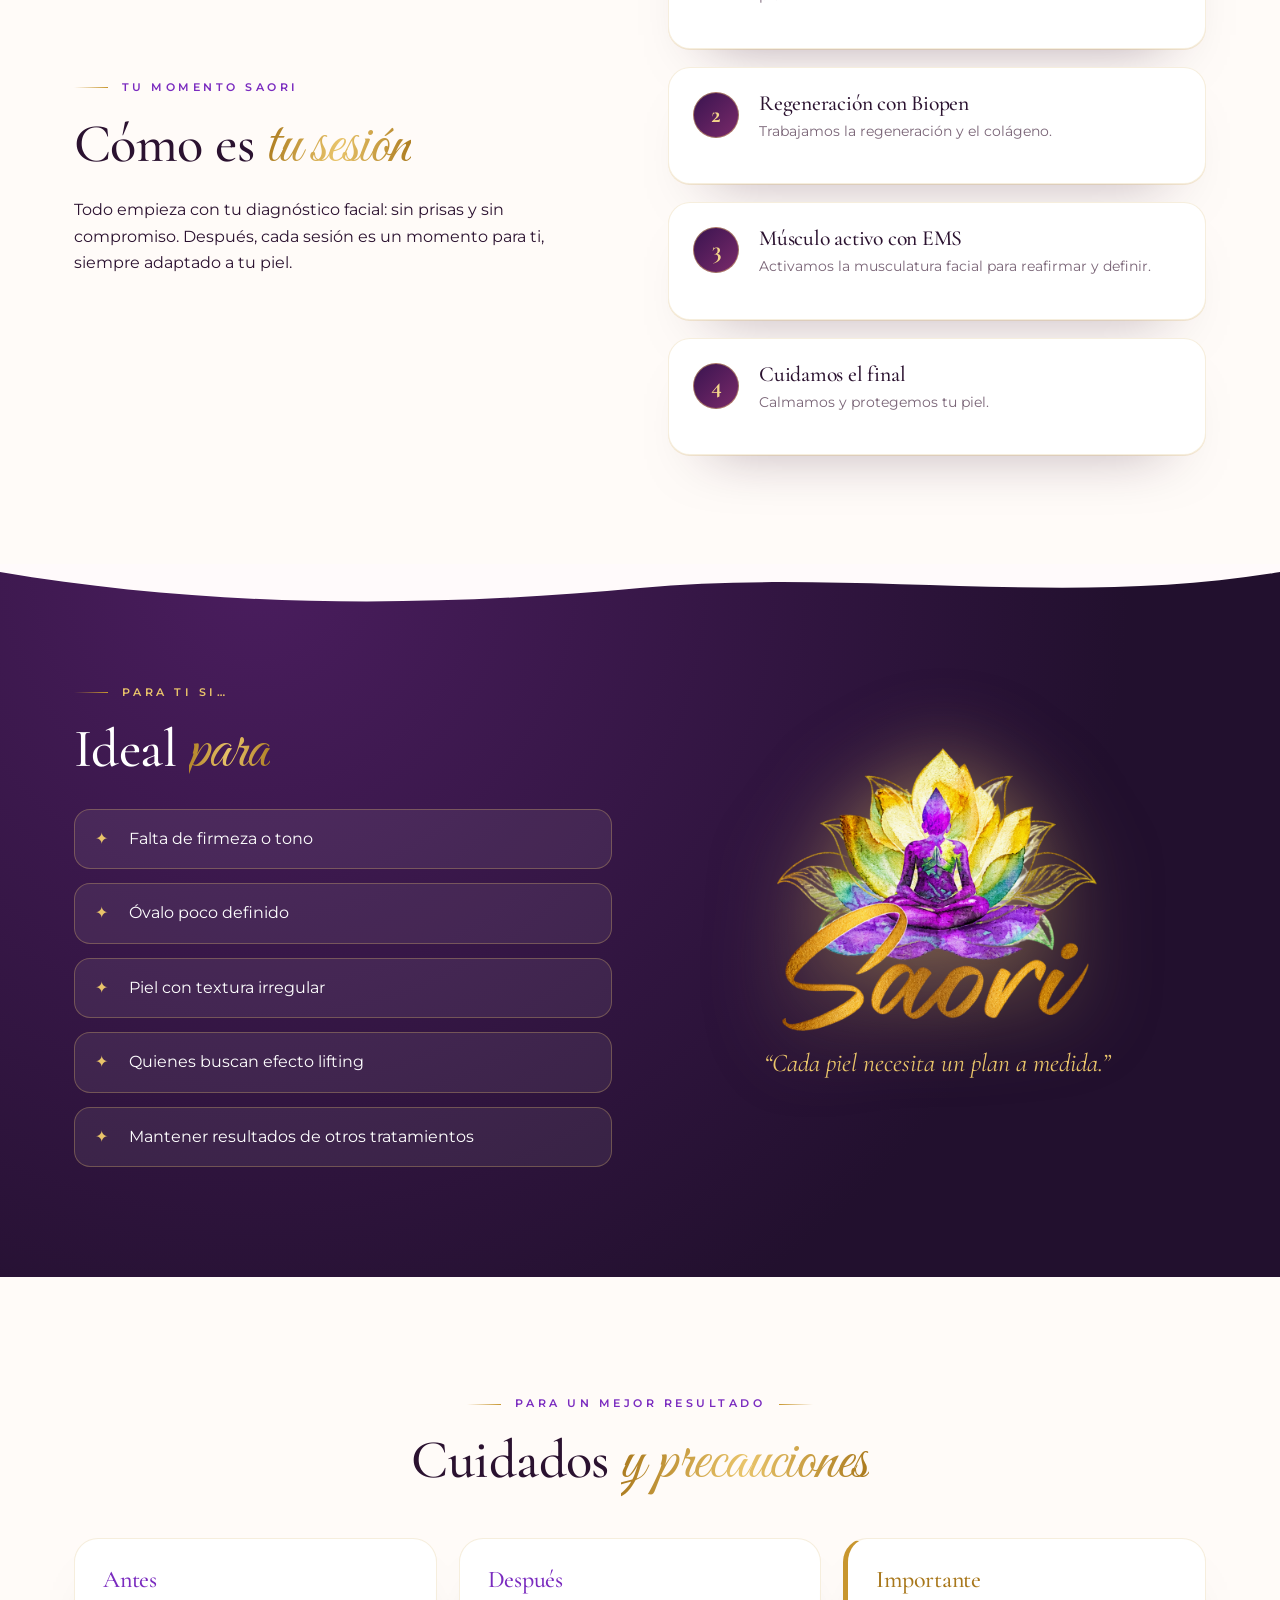
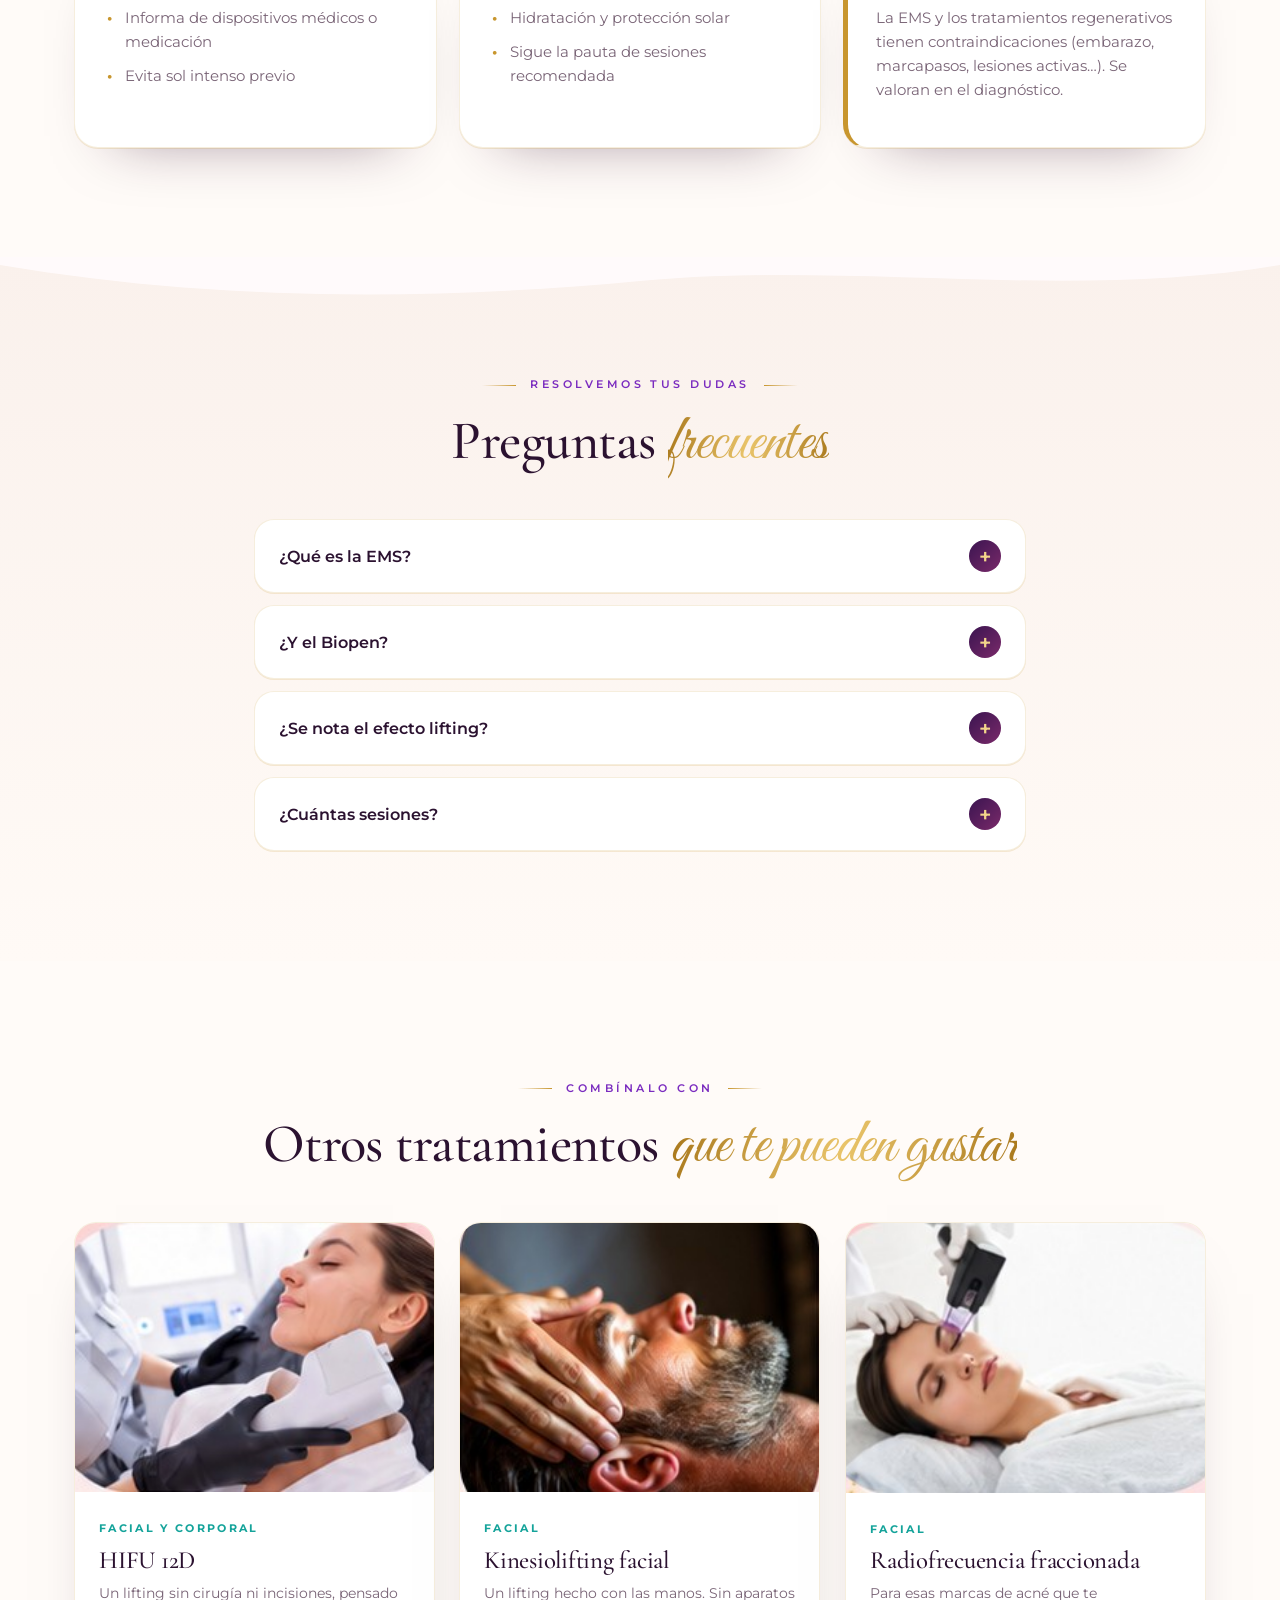
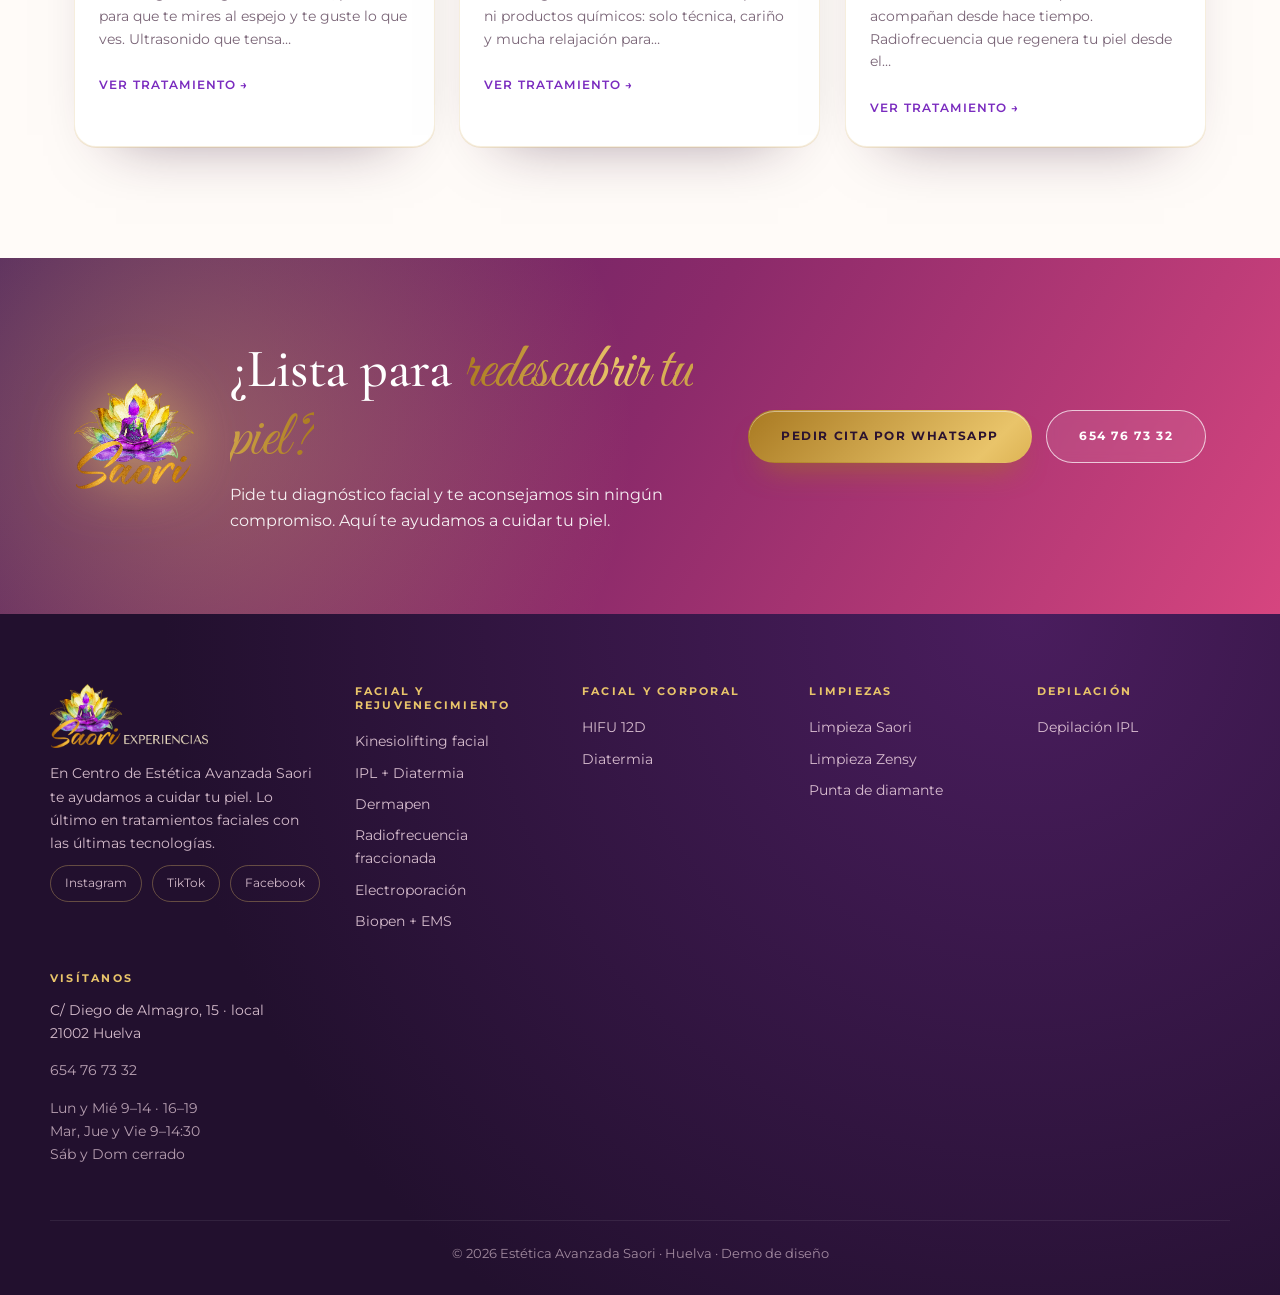
==== commit 930786cb: "Vista previa al compartir (logo y descripción) y metadatos Open Graph Co-Authored-By: Claude Sonnet " ====
--- a/biopen-ems.html
+++ b/biopen-ems.html
@@ -6,15 +6,33 @@
 <title>Biopen + EMS en Huelva · Estética Avanzada Saori</title>
 <meta name="description" content="Firmeza en dos niveles: regeneramos tu piel con Biopen y activamos tu musculatura con EMS para redefinir el óvalo.">
 <link rel="icon" href="assets/lotus-saori.png">
+<meta name="theme-color" content="#1b0b22">
+<link rel="canonical" href="https://sefiro888.github.io/saori-demo/biopen-ems.html">
+<meta property="og:type" content="website">
+<meta property="og:site_name" content="Estética Avanzada Saori · Huelva">
+<meta property="og:locale" content="es_ES">
+<meta property="og:title" content="Biopen + EMS en Huelva · Estética Avanzada Saori">
+<meta property="og:description" content="Firmeza en dos niveles: regeneramos tu piel con Biopen y activamos tu musculatura con EMS para redefinir el óvalo.">
+<meta property="og:url" content="https://sefiro888.github.io/saori-demo/biopen-ems.html">
+<meta property="og:image" content="https://sefiro888.github.io/saori-demo/assets/og-saori.jpg">
+<meta property="og:image:width" content="1200">
+<meta property="og:image:height" content="630">
+<meta property="og:image:alt" content="Logo de Estética Avanzada Saori, Huelva">
+<meta name="twitter:card" content="summary_large_image">
+<meta name="twitter:title" content="Biopen + EMS en Huelva · Estética Avanzada Saori">
+<meta name="twitter:description" content="Firmeza en dos niveles: regeneramos tu piel con Biopen y activamos tu musculatura con EMS para redefinir el óvalo.">
+<meta name="twitter:image" content="https://sefiro888.github.io/saori-demo/assets/og-saori.jpg">
+<link rel="apple-touch-icon" href="assets/lotus-saori.png">
+
 <link rel="preconnect" href="https://fonts.googleapis.com">
 <link rel="preconnect" href="https://fonts.gstatic.com" crossorigin>
 <link href="https://fonts.googleapis.com/css2?family=Cormorant+Garamond:ital,wght@0,500;0,600;0,700;1,500&family=Great+Vibes&family=Montserrat:wght@400;500;600;700&display=swap" rel="stylesheet">
-<link rel="stylesheet" href="styles.css?v=1792570913">
-<link rel="stylesheet" href="site.css?v=1792570913">
-<link rel="stylesheet" href="extra.css?v=1792570913">
-<link rel="stylesheet" href="premium.css?v=1792570913">
-<link rel="stylesheet" href="viewer.css?v=1792570913">
-<link rel="stylesheet" href="reelstyle.css?v=1792570913">
+<link rel="stylesheet" href="styles.css?v=1792570995">
+<link rel="stylesheet" href="site.css?v=1792570995">
+<link rel="stylesheet" href="extra.css?v=1792570995">
+<link rel="stylesheet" href="premium.css?v=1792570995">
+<link rel="stylesheet" href="viewer.css?v=1792570995">
+<link rel="stylesheet" href="reelstyle.css?v=1792570995">
 </head>
 <body class="page-service">
 <div class="progress" id="progress"></div>
@@ -149,7 +167,7 @@
 <a class="wa-float" href="https://wa.me/34654767332?text=Hola%2C%20quiero%20pedir%20mi%20diagn%C3%B3stico%20facial" target="_blank" rel="noopener" aria-label="WhatsApp">
   <svg viewBox="0 0 32 32" width="30" height="30" fill="#fff"><path d="M16 3a13 13 0 0 0-11 19.8L3 29l6.4-2A13 13 0 1 0 16 3zm0 2.4a10.6 10.6 0 1 1-5.6 19.6l-.4-.2-3.8 1.2 1.2-3.7-.3-.4A10.6 10.6 0 0 1 16 5.4zm-3.7 5.2c-.3 0-.7.1-1 .5-.4.4-1.4 1.4-1.4 3.3s1.4 3.8 1.6 4.1c.2.3 2.8 4.4 6.9 6 3.4 1.3 4.1 1 4.8.9.8-.1 2.4-1 2.7-2 .3-.9.3-1.7.2-1.9-.1-.2-.4-.3-.8-.5l-2.5-1.2c-.3-.1-.6-.2-.8.2-.3.4-1 1.2-1.2 1.4-.2.2-.4.3-.8.1-.4-.2-1.6-.6-3-1.9-1.1-1-1.9-2.3-2.1-2.7-.2-.4 0-.6.2-.8l.6-.7c.2-.2.2-.4.4-.6.1-.2.1-.5 0-.7l-1.1-2.7c-.3-.7-.6-.6-.8-.6z"/></svg>
 </a>
-<script src="app.js?v=1792570913"></script>
-<script src="premium.js?v=1792570913"></script>
-<script src="viewer.js?v=1792570913"></script>
+<script src="app.js?v=1792570995"></script>
+<script src="premium.js?v=1792570995"></script>
+<script src="viewer.js?v=1792570995"></script>
 </body></html>
